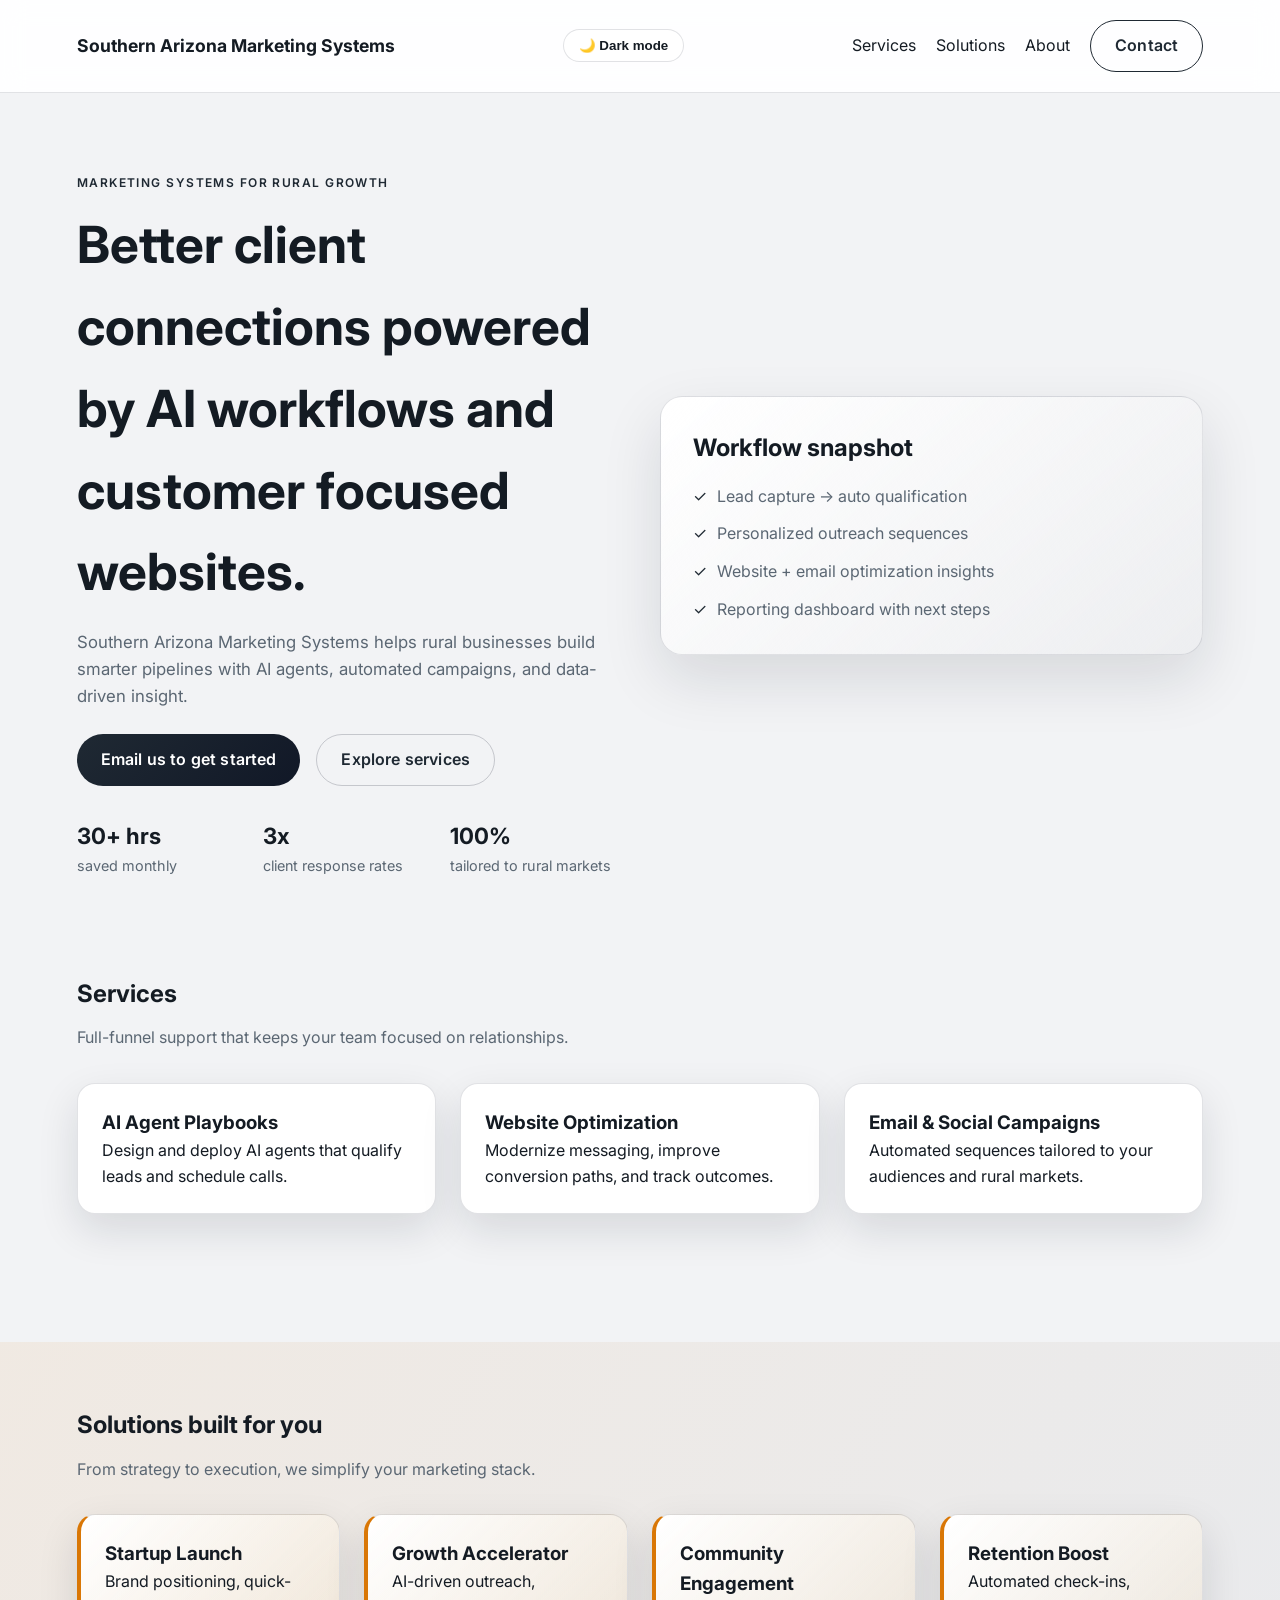
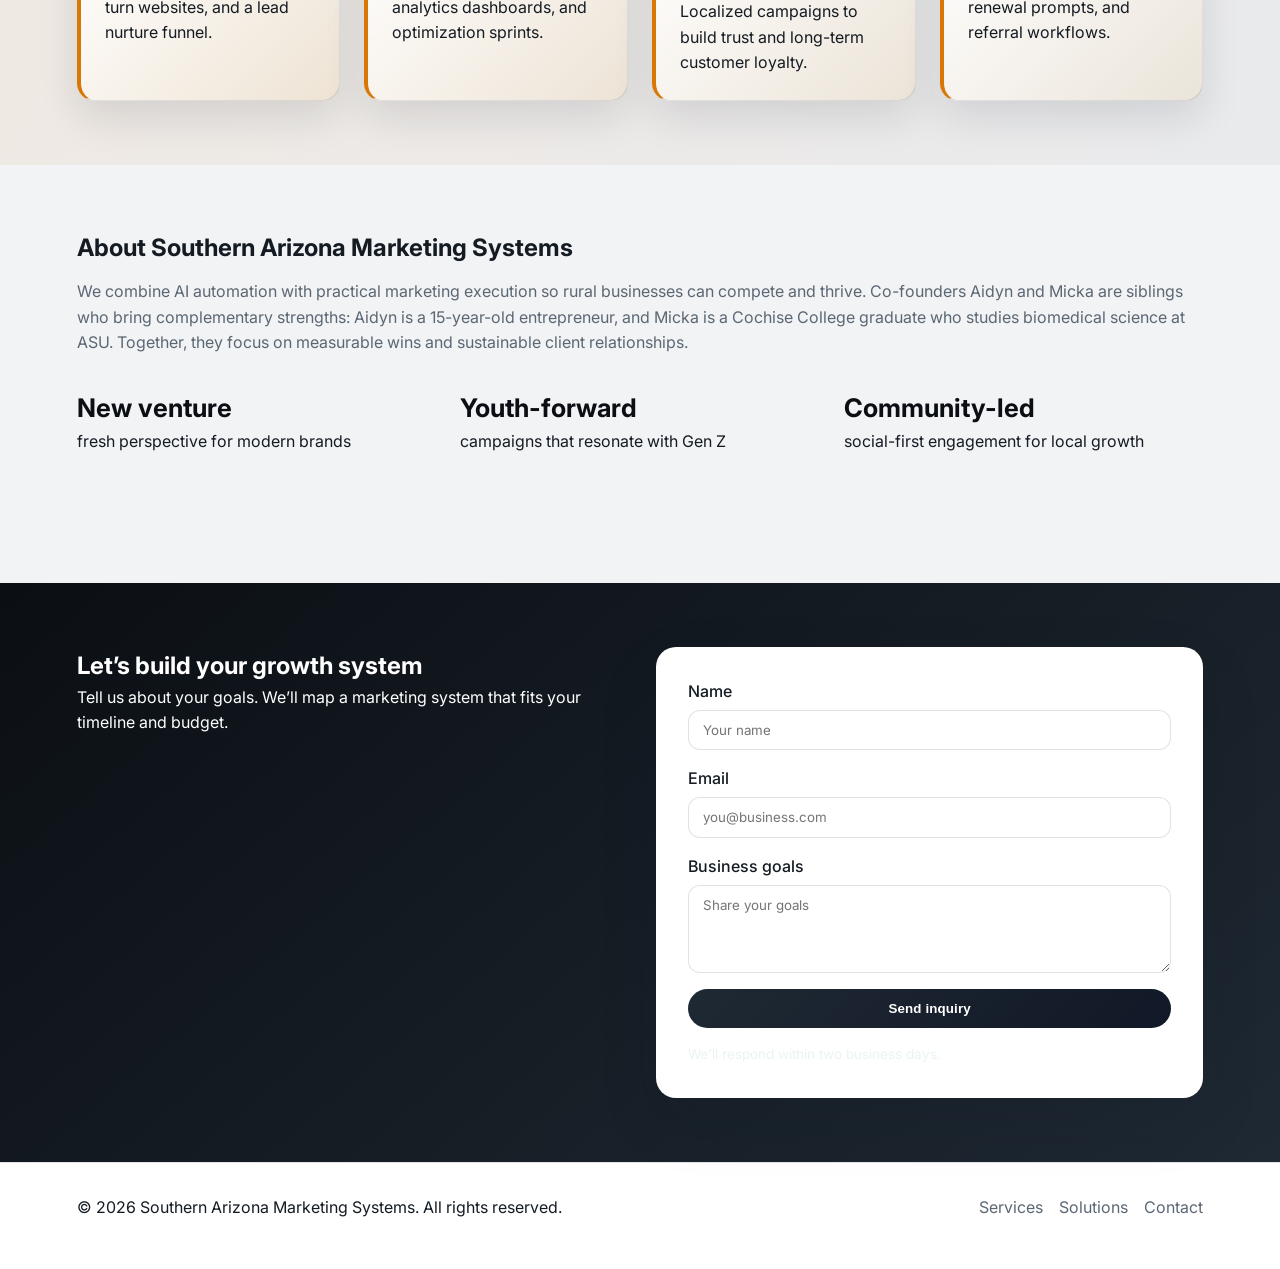
==== index.html @ 6e37e607 "Website Draft" ====
<!doctype html>
<html lang="en">
  <head>
    <meta charset="UTF-8" />
    <meta name="viewport" content="width=device-width, initial-scale=1" />
    <title>Southern Arizona Marketing Systems</title>
    <meta
      name="description"
      content="Southern Arizona Marketing Systems helps rural businesses connect with clients using AI agents and workflow tools."
    />
    <link rel="preconnect" href="https://fonts.googleapis.com" />
    <link rel="preconnect" href="https://fonts.gstatic.com" crossorigin />
    <link
      href="https://fonts.googleapis.com/css2?family=Inter:wght@400;500;600;700&display=swap"
      rel="stylesheet"
    />
    <link rel="stylesheet" href="styles.css" />
    <script defer src="script.js"></script>
  </head>
  <body>
    <header class="site-header">
      <nav class="nav">
        <a class="brand" href="#top">Southern Arizona Marketing Systems</a>
        <button class="nav-toggle" aria-expanded="false" aria-controls="nav-menu">
          <span class="sr-only">Toggle navigation</span>
          <span class="nav-toggle__bar"></span>
          <span class="nav-toggle__bar"></span>
          <span class="nav-toggle__bar"></span>
        </button>
        <button class="theme-toggle" type="button" aria-pressed="false">
          🌙 Dark mode
        </button>
        <div class="nav-menu" id="nav-menu">
          <a href="#services">Services</a>
          <a href="#solutions">Solutions</a>
          <a href="#about">About</a>
          <a class="button button--outline" href="#contact">Contact</a>
        </div>
      </nav>
    </header>

    <main id="top">
      <section class="hero">
        <div class="hero__content">
          <p class="eyebrow">Marketing systems for rural growth</p>
          <h1>Better client connections powered by AI workflows and customer focused websites.</h1>
          <p class="lead">
            Southern Arizona Marketing Systems helps rural businesses build
            smarter pipelines with AI agents, automated campaigns, and data-driven
            insight.
          </p>
          <div class="hero__actions">
            <a class="button" href="#contact">Email us to get started</a>
            <a class="button button--ghost" href="#services">Explore services</a>
          </div>
          <div class="hero__stats">
            <div>
              <strong>30+ hrs</strong>
              <span>saved monthly</span>
            </div>
            <div>
              <strong>3x</strong>
              <span>client response rates</span>
            </div>
            <div>
              <strong>100%</strong>
              <span>tailored to rural markets</span>
            </div>
          </div>
        </div>
        <div class="hero__card">
          <h2>Workflow snapshot</h2>
          <ul>
            <li>Lead capture → auto qualification</li>
            <li>Personalized outreach sequences</li>
            <li>Website + email optimization insights</li>
            <li>Reporting dashboard with next steps</li>
          </ul>
        </div>
      </section>

      <section class="section" id="services">
        <div class="section__header">
          <h2>Services</h2>
          <p>Full-funnel support that keeps your team focused on relationships.</p>
        </div>
        <div class="grid">
          <article class="card">
            <h3>AI Agent Playbooks</h3>
            <p>Design and deploy AI agents that qualify leads and schedule calls.</p>
          </article>
          <article class="card">
            <h3>Website Optimization</h3>
            <p>Modernize messaging, improve conversion paths, and track outcomes.</p>
          </article>
          <article class="card">
            <h3>Email & Social Campaigns</h3>
            <p>Automated sequences tailored to your audiences and rural markets.</p>
          </article>
        </div>
      </section>

      <section class="section section--alt" id="solutions">
        <div class="section__header">
          <h2>Solutions built for you</h2>
          <p>From strategy to execution, we simplify your marketing stack.</p>
        </div>
        <div class="grid grid--two">
          <article class="callout">
            <h3>Startup Launch</h3>
            <p>Brand positioning, quick-turn websites, and a lead nurture funnel.</p>
          </article>
          <article class="callout">
            <h3>Growth Accelerator</h3>
            <p>AI-driven outreach, analytics dashboards, and optimization sprints.</p>
          </article>
          <article class="callout">
            <h3>Community Engagement</h3>
            <p>Localized campaigns to build trust and long-term customer loyalty.</p>
          </article>
          <article class="callout">
            <h3>Retention Boost</h3>
            <p>Automated check-ins, renewal prompts, and referral workflows.</p>
          </article>
        </div>
      </section>

      <section class="section" id="about">
        <div class="section__header">
          <h2>About Southern Arizona Marketing Systems</h2>
          <p>
            We combine AI automation with practical marketing execution so rural
            businesses can compete and thrive. Co-founders Aidyn and Micka are
            siblings who bring complementary strengths: Aidyn is a 15-year-old
            entrepreneur, and Micka is a Cochise College graduate who studies
            biomedical science at ASU. Together, they focus on measurable wins and
            sustainable client relationships.
          </p>
        </div>
        <div class="metrics">
          <div>
            <h3>New venture</h3>
            <p>fresh perspective for modern brands</p>
          </div>
          <div>
            <h3>Youth-forward</h3>
            <p>campaigns that resonate with Gen Z</p>
          </div>
          <div>
            <h3>Community-led</h3>
            <p>social-first engagement for local growth</p>
          </div>
        </div>
      </section>

      <section class="section section--accent" id="contact">
        <div class="contact">
          <div>
            <h2>Let’s build your growth system</h2>
            <p>
              Tell us about your goals. We’ll map a marketing system that fits your
              timeline and budget.
            </p>
          </div>
          <form class="contact__form" action="mailto:silva.marketing.freelanceandmore@gmail.com" method="post" enctype="text/plain">
            <label>
              Name
              <input type="text" name="name" placeholder="Your name" required />
            </label>
            <label>
              Email
              <input type="email" name="email" placeholder="you@business.com" required />
            </label>
            <label>
              Business goals
              <textarea name="message" rows="4" placeholder="Share your goals"></textarea>
            </label>
            <button class="button" type="submit">Send inquiry</button>
            <p class="form-note">We’ll respond within two business days.</p>
          </form>
        </div>
      </section>
    </main>

    <footer class="site-footer">
      <p>© 2026 Southern Arizona Marketing Systems. All rights reserved.</p>
      <div class="footer-links">
        <a href="#services">Services</a>
        <a href="#solutions">Solutions</a>
        <a href="#contact">Contact</a>
      </div>
    </footer>
  </body>
</html>
---- styles.css ----
:root {
  color-scheme: light;
  --bg: #f2f3f5;
  --surface: #ffffff;
  --primary: #1f2933;
  --primary-dark: #0b0f14;
  --accent: #d97706;
  --text: #141b23;
  --muted: #5b6773;
  --border: rgba(15, 23, 42, 0.12);
  --shadow: 0 24px 60px rgba(15, 23, 42, 0.12);
}

body[data-theme="dark"] {
  color-scheme: dark;
  --bg: #0b0f14;
  --surface: #111821;
  --primary: #f8fafc;
  --primary-dark: #e2e8f0;
  --accent: #f59e0b;
  --text: #f8fafc;
  --muted: #a0aec0;
  --border: rgba(148, 163, 184, 0.2);
  --shadow: 0 28px 70px rgba(0, 0, 0, 0.5);
}

* {
  box-sizing: border-box;
  margin: 0;
  padding: 0;
}

body {
  font-family: "Inter", system-ui, sans-serif;
  color: var(--text);
  background: var(--bg);
  line-height: 1.6;
}

a {
  color: inherit;
  text-decoration: none;
}

img {
  max-width: 100%;
  display: block;
}

.sr-only {
  position: absolute;
  width: 1px;
  height: 1px;
  padding: 0;
  margin: -1px;
  overflow: hidden;
  clip: rect(0, 0, 0, 0);
  border: 0;
}

.site-header {
  background: color-mix(in srgb, var(--surface) 92%, transparent);
  border-bottom: 1px solid var(--border);
  position: sticky;
  top: 0;
  z-index: 10;
  backdrop-filter: blur(12px);
}

.nav {
  display: flex;
  align-items: center;
  justify-content: space-between;
  padding: 1.25rem 6vw;
  gap: 1rem;
}

.brand {
  font-weight: 700;
  font-size: 1.1rem;
}

.nav-menu {
  display: flex;
  align-items: center;
  gap: 1.25rem;
}

.theme-toggle {
  border: 1px solid var(--border);
  background: var(--surface);
  color: var(--text);
  padding: 0.5rem 0.9rem;
  border-radius: 999px;
  font-weight: 600;
  cursor: pointer;
}

.theme-toggle:hover {
  box-shadow: 0 8px 18px rgba(18, 41, 33, 0.15);
}

.nav-toggle {
  display: none;
  background: none;
  border: none;
  cursor: pointer;
  padding: 0.25rem;
}

.nav-toggle__bar {
  display: block;
  width: 24px;
  height: 2px;
  background: var(--text);
  margin: 5px 0;
}

main {
  display: flex;
  flex-direction: column;
  gap: 4rem;
}

.hero {
  display: grid;
  grid-template-columns: repeat(auto-fit, minmax(280px, 1fr));
  gap: 2.5rem;
  padding: 5rem 6vw 2rem;
  align-items: center;
}

.hero__content h1 {
  font-size: clamp(2.3rem, 4vw, 3.5rem);
  margin-bottom: 1rem;
}

.eyebrow {
  text-transform: uppercase;
  letter-spacing: 0.12em;
  font-size: 0.75rem;
  font-weight: 600;
  color: var(--primary);
  margin-bottom: 0.75rem;
}

.lead {
  font-size: 1.05rem;
  color: var(--muted);
  margin-bottom: 1.5rem;
}

.hero__actions {
  display: flex;
  flex-wrap: wrap;
  gap: 1rem;
  margin-bottom: 2rem;
}

.hero__stats {
  display: grid;
  grid-template-columns: repeat(auto-fit, minmax(150px, 1fr));
  gap: 1rem;
}

.hero__stats strong {
  display: block;
  font-size: 1.4rem;
}

.hero__stats span {
  color: var(--muted);
  font-size: 0.9rem;
}

.hero__card {
  background: linear-gradient(140deg, var(--surface), rgba(17, 24, 39, 0.02));
  padding: 2rem;
  border-radius: 22px;
  box-shadow: var(--shadow);
  border: 1px solid var(--border);
}

.hero__card ul {
  list-style: none;
  margin-top: 1rem;
  display: grid;
  gap: 0.75rem;
}

.hero__card li {
  padding-left: 1.5rem;
  position: relative;
  color: var(--muted);
}

.hero__card li::before {
  content: "✓";
  position: absolute;
  left: 0;
  color: var(--primary);
}

.section {
  padding: 0 6vw 4rem;
}

.section__header {
  display: grid;
  gap: 0.75rem;
  margin-bottom: 2rem;
}

.section__header p {
  color: var(--muted);
}

.section--alt {
  background: linear-gradient(120deg, rgba(217, 119, 6, 0.08), rgba(15, 23, 42, 0.04));
  padding-top: 4rem;
}

.section--accent {
  background: linear-gradient(140deg, var(--primary-dark), #1f2933);
  color: #ffffff;
  padding-top: 4rem;
}

.grid {
  display: grid;
  grid-template-columns: repeat(auto-fit, minmax(220px, 1fr));
  gap: 1.5rem;
}

.grid--two {
  grid-template-columns: repeat(auto-fit, minmax(260px, 1fr));
}

.card,
.callout {
  background: var(--surface);
  padding: 1.5rem;
  border-radius: 18px;
  border: 1px solid var(--border);
  box-shadow: 0 16px 40px rgba(15, 23, 42, 0.12);
}

.callout {
  border-left: 4px solid var(--accent);
  background: linear-gradient(135deg, var(--surface), rgba(245, 158, 11, 0.08));
}

.section--accent .card,
.section--accent .callout {
  color: var(--text);
}

.metrics {
  display: grid;
  grid-template-columns: repeat(auto-fit, minmax(180px, 1fr));
  gap: 1.5rem;
}

.metrics h3 {
  font-size: 1.6rem;
  color: var(--primary-dark);
}

.section--accent .metrics h3 {
  color: #ffffff;
}

.button {
  display: inline-flex;
  align-items: center;
  justify-content: center;
  padding: 0.75rem 1.5rem;
  border-radius: 999px;
  background: linear-gradient(135deg, var(--primary), #111827);
  color: #ffffff;
  font-weight: 600;
  border: none;
  cursor: pointer;
  letter-spacing: 0.01em;
  transition: transform 0.2s ease, box-shadow 0.2s ease;
}

.button:hover {
  transform: translateY(-2px);
  box-shadow: 0 8px 20px rgba(18, 41, 33, 0.2);
}

.button--outline {
  background: transparent;
  border: 1px solid var(--primary);
  color: var(--primary);
}

.button--ghost {
  background: transparent;
  border: 1px solid rgba(15, 23, 42, 0.2);
  color: var(--primary);
}

.contact {
  display: grid;
  gap: 2rem;
  grid-template-columns: repeat(auto-fit, minmax(260px, 1fr));
}

.contact__form {
  background: #ffffff;
  color: var(--text);
  padding: 2rem;
  border-radius: 20px;
  display: grid;
  gap: 1rem;
  box-shadow: var(--shadow);
}

.contact__form label {
  display: grid;
  gap: 0.35rem;
  font-weight: 500;
}

.contact__form input,
.contact__form textarea {
  padding: 0.7rem 0.9rem;
  border-radius: 12px;
  border: 1px solid var(--border);
  font-family: inherit;
}

.form-note {
  font-size: 0.85rem;
  color: var(--muted);
}

.section--accent .form-note {
  color: #eaf5ef;
}

.site-footer {
  display: flex;
  flex-wrap: wrap;
  align-items: center;
  justify-content: space-between;
  gap: 1rem;
  padding: 2rem 6vw 3rem;
  background: var(--surface);
  border-top: 1px solid var(--border);
}

.footer-links {
  display: flex;
  gap: 1rem;
  color: var(--muted);
}

@media (max-width: 900px) {
  .nav {
    flex-wrap: wrap;
  }

  .nav-toggle {
    display: block;
  }

  .nav-menu {
    display: none;
    width: 100%;
    flex-direction: column;
    align-items: flex-start;
    gap: 1rem;
    padding: 1rem 0 0;
  }

  .nav-menu.is-open {
    display: flex;
  }
}

@media (max-width: 600px) {
  .hero {
    padding-top: 3.5rem;
  }

  .button {
    width: 100%;
  }

  .site-footer {
    flex-direction: column;
    align-items: flex-start;
  }
}
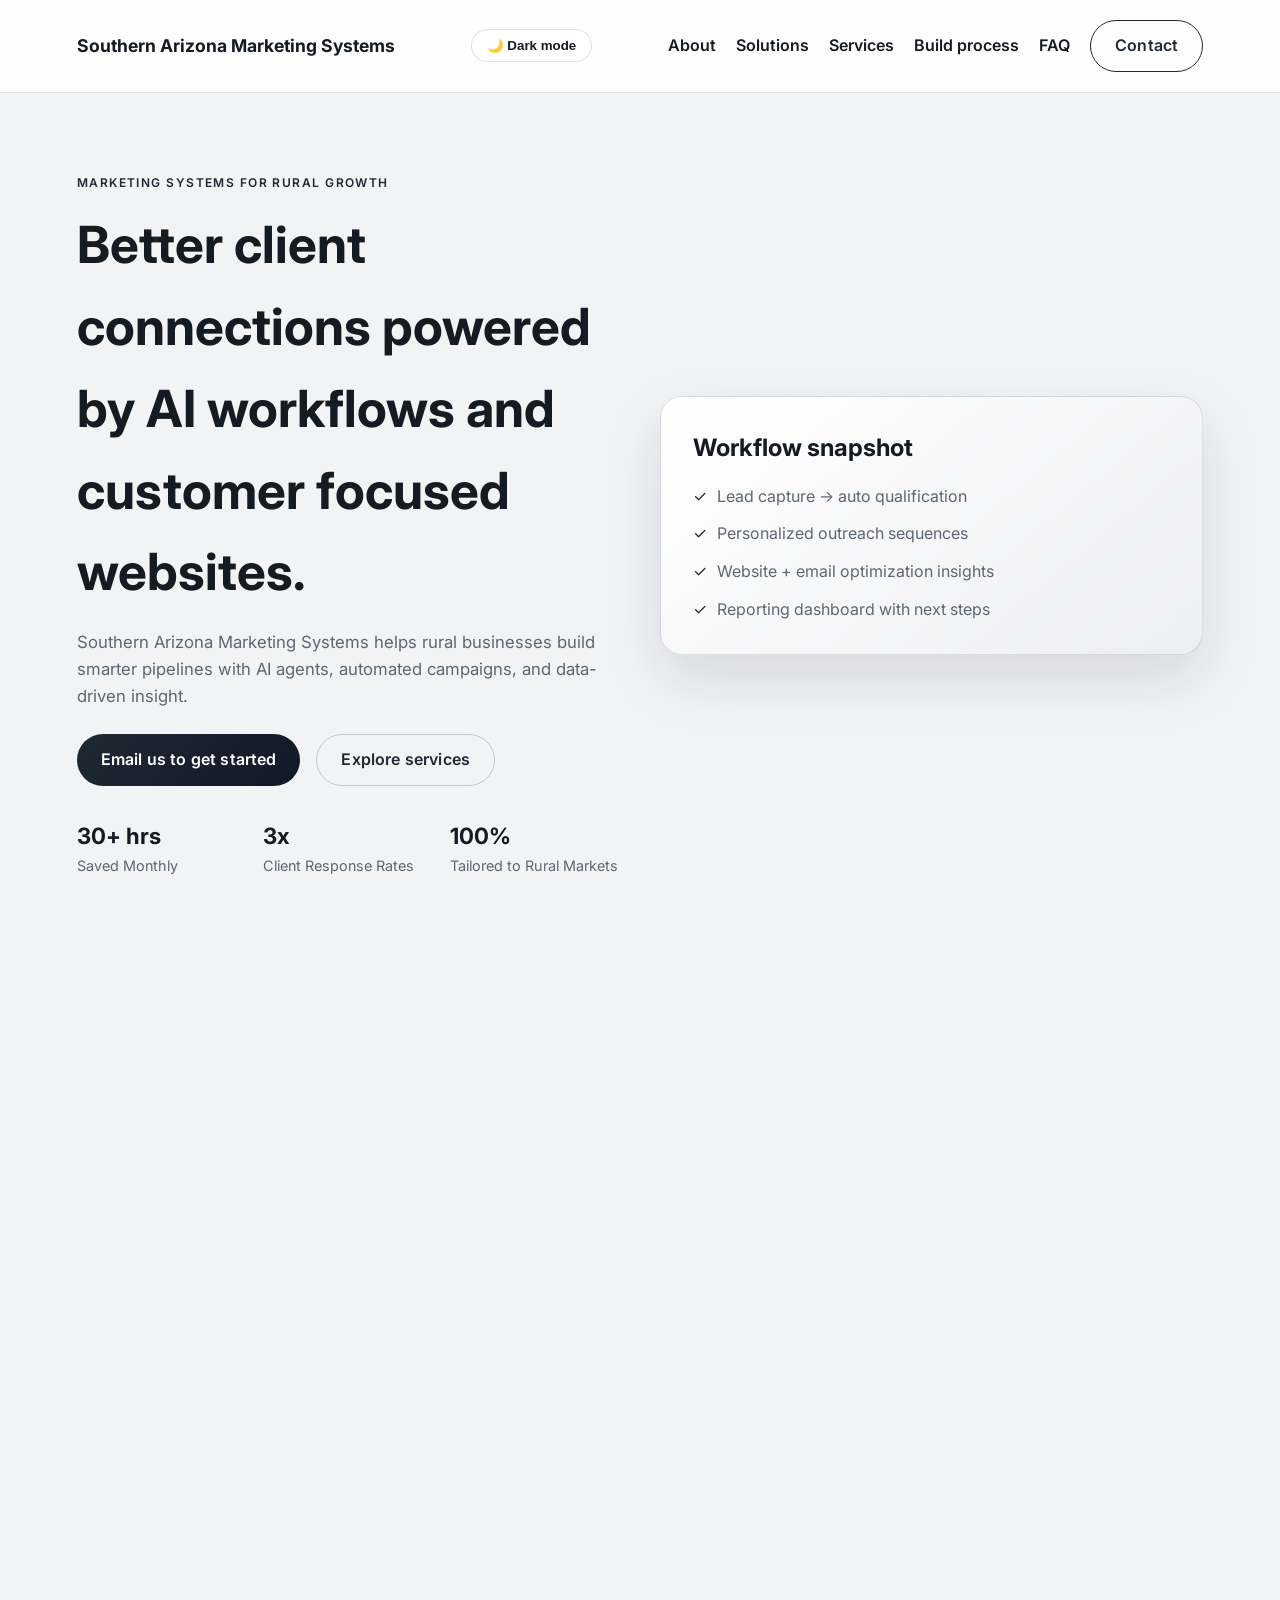
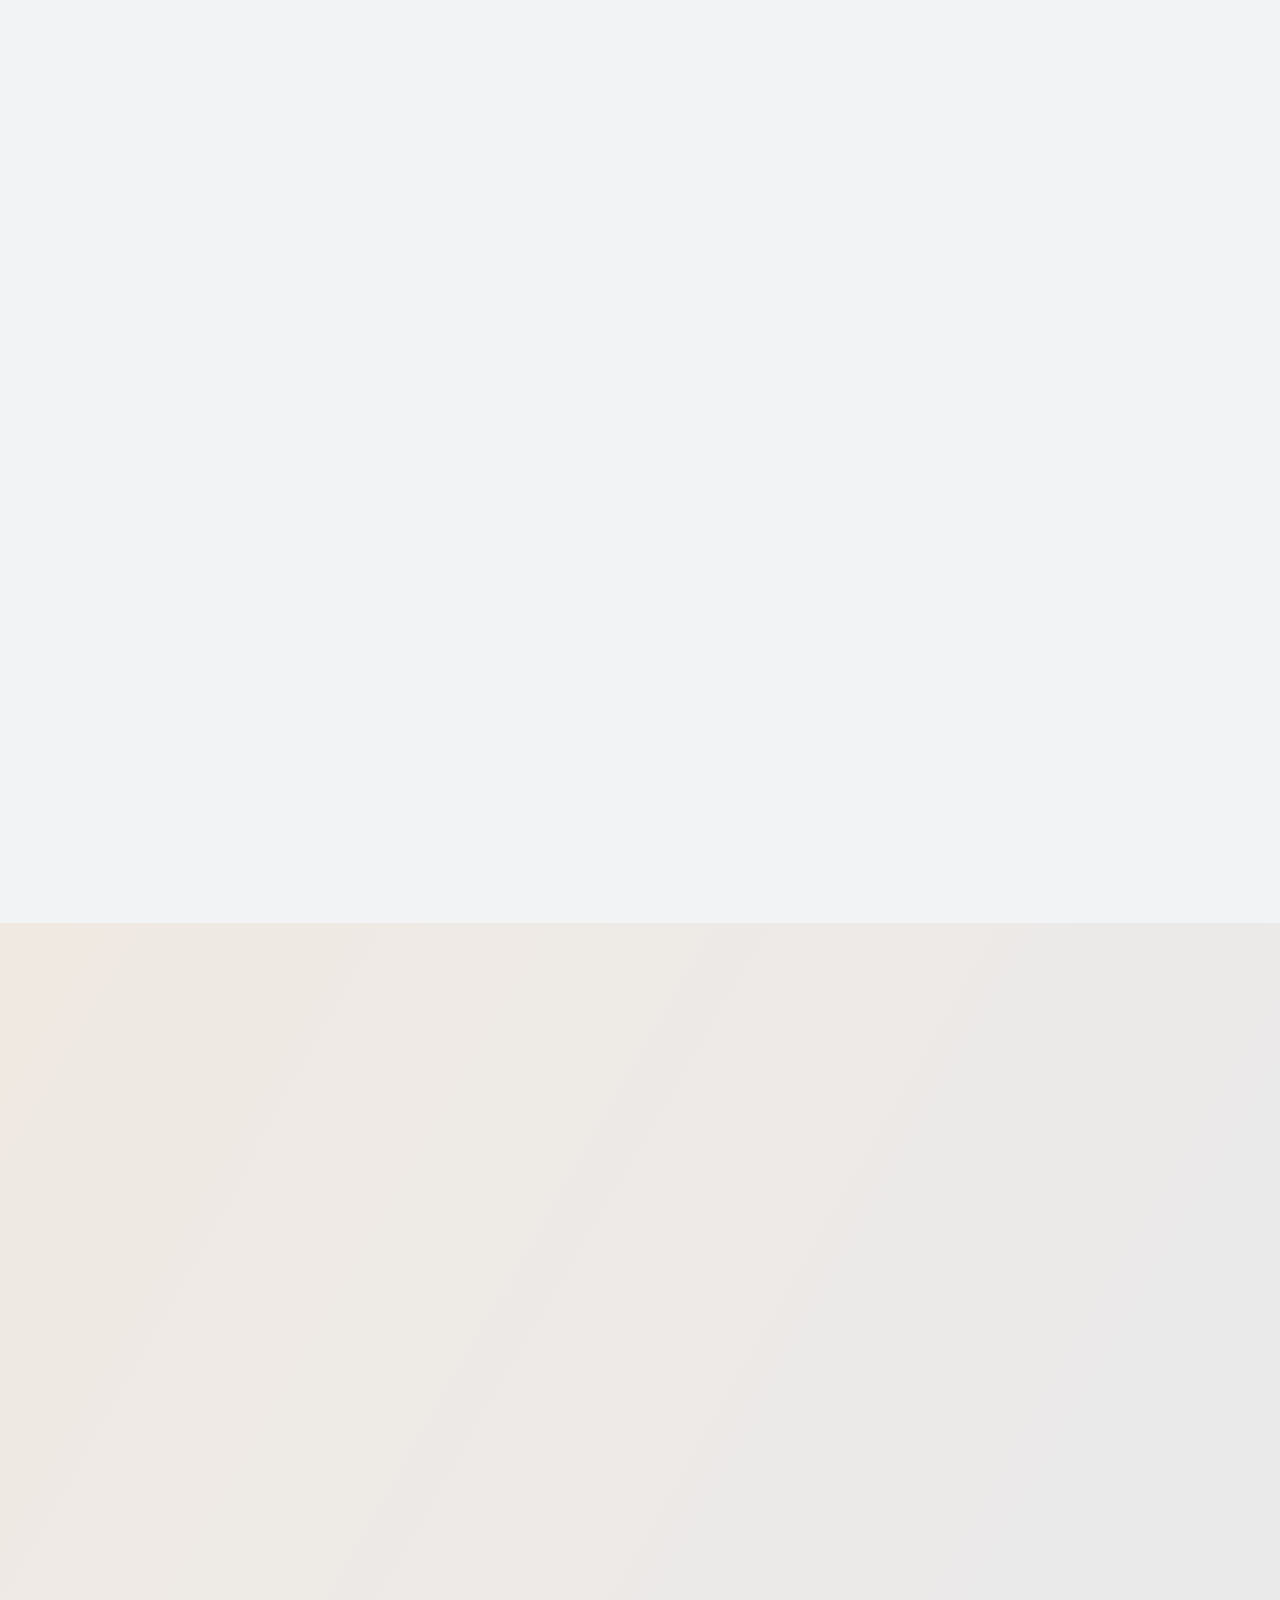
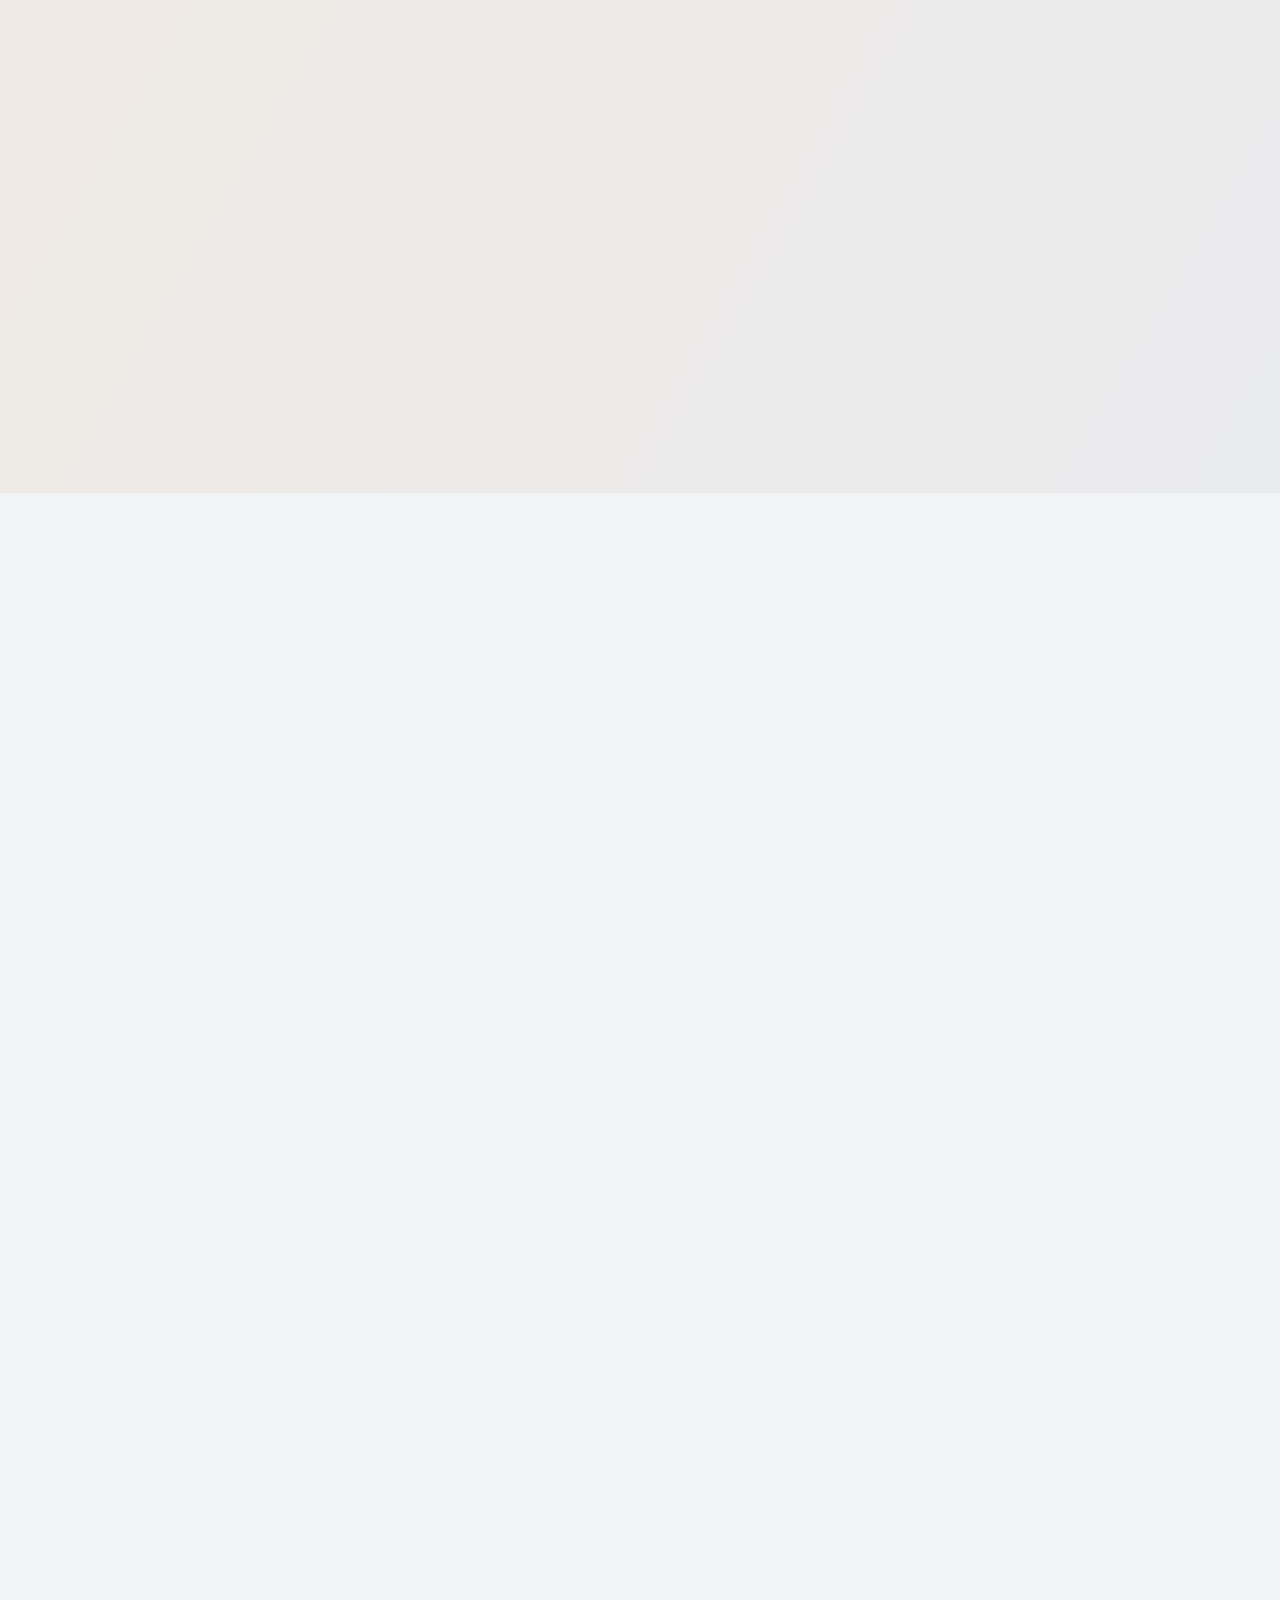
==== commit 94bfdf40: "Build: Update website files for new feature launch" ====
--- a/index.html
+++ b/index.html
@@ -8,6 +8,8 @@
       name="description"
       content="Southern Arizona Marketing Systems helps rural businesses connect with clients using AI agents and workflow tools."
     />
+    <meta name="theme-color" content="#1f2933" media="(prefers-color-scheme: light)" />
+    <meta name="theme-color" content="#0b0f14" media="(prefers-color-scheme: dark)" />
     <link rel="preconnect" href="https://fonts.googleapis.com" />
     <link rel="preconnect" href="https://fonts.gstatic.com" crossorigin />
     <link
@@ -18,32 +20,37 @@
     <script defer src="script.js"></script>
   </head>
   <body>
-    <header class="site-header">
-      <nav class="nav">
+    <a class="skip-link" href="#main-content">Skip to main content</a>
+    <!-- Header / Navigation -->
+    <header class="site-header" id="top">
+      <nav class="nav" aria-label="Primary">
         <a class="brand" href="#top">Southern Arizona Marketing Systems</a>
-        <button class="nav-toggle" aria-expanded="false" aria-controls="nav-menu">
+        <button class="nav-toggle" type="button" aria-expanded="false" aria-controls="nav-menu">
           <span class="sr-only">Toggle navigation</span>
           <span class="nav-toggle__bar"></span>
           <span class="nav-toggle__bar"></span>
           <span class="nav-toggle__bar"></span>
         </button>
-        <button class="theme-toggle" type="button" aria-pressed="false">
+        <button class="theme-toggle" type="button" aria-pressed="false" aria-label="Toggle dark mode">
           🌙 Dark mode
         </button>
-        <div class="nav-menu" id="nav-menu">
-          <a href="#services">Services</a>
-          <a href="#solutions">Solutions</a>
-          <a href="#about">About</a>
-          <a class="button button--outline" href="#contact">Contact</a>
-        </div>
+        <ul class="nav-menu" id="nav-menu" aria-label="Primary navigation">
+          <li><a href="#about">About</a></li>
+          <li><a href="#solutions">Solutions</a></li>
+          <li><a href="#services">Services</a></li>
+          <li><a href="#build">Build process</a></li>
+          <li><a href="#faq">FAQ</a></li>
+          <li><a class="button button--outline" href="#contact">Contact</a></li>
+        </ul>
       </nav>
     </header>
 
-    <main id="top">
-      <section class="hero">
-        <div class="hero__content">
+    <main id="main-content">
+      <!-- Hero -->
+      <section class="hero" aria-labelledby="hero-title">
+        <header class="hero__content">
           <p class="eyebrow">Marketing systems for rural growth</p>
-          <h1>Better client connections powered by AI workflows and customer focused websites.</h1>
+          <h1 id="hero-title">Better client connections powered by AI workflows and customer focused websites.</h1>
           <p class="lead">
             Southern Arizona Marketing Systems helps rural businesses build
             smarter pipelines with AI agents, automated campaigns, and data-driven
@@ -53,22 +60,22 @@
             <a class="button" href="#contact">Email us to get started</a>
             <a class="button button--ghost" href="#services">Explore services</a>
           </div>
-          <div class="hero__stats">
-            <div>
+          <ul class="hero__stats">
+            <li>
               <strong>30+ hrs</strong>
-              <span>saved monthly</span>
-            </div>
-            <div>
+              <span>Saved Monthly</span>
+            </li>
+            <li>
               <strong>3x</strong>
-              <span>client response rates</span>
-            </div>
-            <div>
+              <span>Client Response Rates</span>
+            </li>
+            <li>
               <strong>100%</strong>
-              <span>tailored to rural markets</span>
-            </div>
-          </div>
-        </div>
-        <div class="hero__card">
+              <span>Tailored to Rural Markets</span>
+            </li>
+          </ul>
+        </header>
+        <aside class="hero__card">
           <h2>Workflow snapshot</h2>
           <ul>
             <li>Lead capture → auto qualification</li>
@@ -76,58 +83,13 @@
             <li>Website + email optimization insights</li>
             <li>Reporting dashboard with next steps</li>
           </ul>
-        </div>
-      </section>
-
-      <section class="section" id="services">
-        <div class="section__header">
-          <h2>Services</h2>
-          <p>Full-funnel support that keeps your team focused on relationships.</p>
-        </div>
-        <div class="grid">
-          <article class="card">
-            <h3>AI Agent Playbooks</h3>
-            <p>Design and deploy AI agents that qualify leads and schedule calls.</p>
-          </article>
-          <article class="card">
-            <h3>Website Optimization</h3>
-            <p>Modernize messaging, improve conversion paths, and track outcomes.</p>
-          </article>
-          <article class="card">
-            <h3>Email & Social Campaigns</h3>
-            <p>Automated sequences tailored to your audiences and rural markets.</p>
-          </article>
-        </div>
-      </section>
-
-      <section class="section section--alt" id="solutions">
-        <div class="section__header">
-          <h2>Solutions built for you</h2>
-          <p>From strategy to execution, we simplify your marketing stack.</p>
-        </div>
-        <div class="grid grid--two">
-          <article class="callout">
-            <h3>Startup Launch</h3>
-            <p>Brand positioning, quick-turn websites, and a lead nurture funnel.</p>
-          </article>
-          <article class="callout">
-            <h3>Growth Accelerator</h3>
-            <p>AI-driven outreach, analytics dashboards, and optimization sprints.</p>
-          </article>
-          <article class="callout">
-            <h3>Community Engagement</h3>
-            <p>Localized campaigns to build trust and long-term customer loyalty.</p>
-          </article>
-          <article class="callout">
-            <h3>Retention Boost</h3>
-            <p>Automated check-ins, renewal prompts, and referral workflows.</p>
-          </article>
-        </div>
-      </section>
-
-      <section class="section" id="about">
-        <div class="section__header">
-          <h2>About Southern Arizona Marketing Systems</h2>
+        </aside>
+      </section>
+
+      <!-- About -->
+      <section class="section" id="about" aria-labelledby="about-title">
+        <header class="section__header">
+          <h2 id="about-title">About Southern Arizona Marketing Systems</h2>
           <p>
             We combine AI automation with practical marketing execution so rural
             businesses can compete and thrive. Co-founders Aidyn and Micka are
@@ -136,59 +98,270 @@
             biomedical science at ASU. Together, they focus on measurable wins and
             sustainable client relationships.
           </p>
-        </div>
-        <div class="metrics">
-          <div>
+        </header>
+        <ul class="metrics">
+          <li>
             <h3>New venture</h3>
-            <p>fresh perspective for modern brands</p>
+            <p>Fresh Perspective for Modern Brands</p>
+          </li>
+          <li>
+            <h3>Youth-forward</h3>
+            <p>Campaigns that Resonate with Gen Z</p>
+          </li>
+          <li>
+            <h3>Community-led</h3>
+            <p>Social-first Engagement for Local Growth</p>
+          </li>
+        </ul>
+      </section>
+
+      <!-- Solutions -->
+      <section class="section section--alt" id="solutions" aria-labelledby="solutions-title">
+        <header class="section__header">
+          <h2 id="solutions-title">Solutions built for you</h2>
+          <p>From strategy to execution, we simplify your marketing stack.</p>
+        </header>
+        <div class="grid grid--two">
+          <article class="callout">
+            <h3>Startup Launch</h3>
+            <p>Brand positioning, quick-turn websites, and a lead nurture funnel.</p>
+          </article>
+          <article class="callout">
+            <h3>Growth Accelerator</h3>
+            <p>AI-driven outreach, analytics dashboards, and optimization sprints.</p>
+          </article>
+          <article class="callout">
+            <h3>Community Engagement</h3>
+            <p>Localized campaigns to build trust and long-term customer loyalty.</p>
+          </article>
+          <article class="callout">
+            <h3>Retention Boost</h3>
+            <p>Automated check-ins, renewal prompts, and referral workflows.</p>
+          </article>
+        </div>
+      </section>
+
+      <!-- Services -->
+      <section class="section" id="services" aria-labelledby="services-title">
+        <header class="section__header">
+          <h2 id="services-title">Services</h2>
+          <p>Full-funnel support that keeps your team focused on relationships.</p>
+        </header>
+        <div class="grid">
+          <article class="card">
+            <h3>AI Agent Playbooks</h3>
+            <p>Design and deploy AI agents that qualify leads and schedule calls.</p>
+          </article>
+          <article class="card">
+            <h3>Website Optimization</h3>
+            <p>Modernize messaging, improve conversion paths, and track outcomes.</p>
+          </article>
+          <article class="card">
+            <h3>Email & Social Campaigns</h3>
+            <p>Automated sequences tailored to your audiences and rural markets.</p>
+          </article>
+        </div>
+        <div class="plans">
+          <header class="section__header section__header--compact">
+            <h3>Plans</h3>
+            <p>Flexible tiers that scale with your growth goals.</p>
+          </header>
+          <div class="plans__grid">
+            <article class="plan">
+              <header class="plan__header">
+                <h4>Basic</h4>
+                <p class="plan__price">
+                  <span>Website fee: $100</span>
+                  <span>Monthly fee: $50</span>
+                </p>
+              </header>
+              <ul class="plan__list">
+                <li>Monthly security updates</li>
+                <li>Domain hosting</li>
+                <li>Emergency fixes</li>
+                <li>1 hour of support per month</li>
+              </ul>
+            </article>
+            <article class="plan plan--featured">
+              <header class="plan__header">
+                <p class="plan__badge">Most popular</p>
+                <h4>Growth</h4>
+                <p class="plan__price">
+                  <span>Website fee: $125</span>
+                  <span>Monthly fee: $75</span>
+                </p>
+              </header>
+              <ul class="plan__list">
+                <li>Everything in Basic</li>
+                <li>Content updates</li>
+                <li>Basic SEO maintenance</li>
+                <li>Monthly analytics reports</li>
+                <li>3 hours of support per month</li>
+              </ul>
+            </article>
+            <article class="plan">
+              <header class="plan__header">
+                <h4>Full</h4>
+                <p class="plan__price">
+                  <span>Website fee: $150</span>
+                  <span>Monthly fee: $100</span>
+                </p>
+              </header>
+              <ul class="plan__list">
+                <li>Everything in Growth</li>
+                <li>Monthly social media analytics reports</li>
+                <li>Email marketing campaigns</li>
+                <li>Bi-weekly updates</li>
+                <li>Addition of AI assistant</li>
+                <li>6 hours of support monthly</li>
+              </ul>
+            </article>
           </div>
-          <div>
-            <h3>Youth-forward</h3>
-            <p>campaigns that resonate with Gen Z</p>
-          </div>
-          <div>
-            <h3>Community-led</h3>
-            <p>social-first engagement for local growth</p>
-          </div>
-        </div>
-      </section>
-
-      <section class="section section--accent" id="contact">
+        </div>
+      </section>
+
+      <!-- Process -->
+      <section class="section" id="process" aria-labelledby="process-title">
+        <header class="section__header">
+          <h2 id="process-title">Our process</h2>
+          <p>A simple, repeatable system to move from goals to measurable growth.</p>
+        </header>
+        <ol class="process">
+          <li>
+            <h3>Discover</h3>
+            <p>Clarify goals, audiences, and current bottlenecks.</p>
+          </li>
+          <li>
+            <h3>Design</h3>
+            <p>Build a tailored plan with AI workflows and messaging.</p>
+          </li>
+          <li>
+            <h3>Deploy</h3>
+            <p>Launch campaigns, websites, and automation.</p>
+          </li>
+          <li>
+            <h3>Optimize</h3>
+            <p>Measure results, refine, and scale what works.</p>
+          </li>
+        </ol>
+      </section>
+
+      <!-- Build Process -->
+      <section class="section section--alt" id="build" aria-labelledby="build-title">
+        <header class="section__header">
+          <h2 id="build-title">How we build your marketing system</h2>
+          <p>A transparent, step-by-step build so you always know what comes next.</p>
+        </header>
+        <div class="timeline" role="list">
+          <article class="timeline__item" role="listitem">
+            <h3>1. Strategy workshop</h3>
+            <p>We align on goals, ideal clients, and the channels that matter most.</p>
+            <ul>
+              <li>Stakeholder interview</li>
+              <li>Competitive snapshot</li>
+              <li>Success metrics</li>
+            </ul>
+          </article>
+          <article class="timeline__item" role="listitem">
+            <h3>2. Experience design</h3>
+            <p>We map the customer journey and draft messaging that earns trust.</p>
+            <ul>
+              <li>Messaging pillars</li>
+              <li>Website wireframe</li>
+              <li>Lead capture plan</li>
+            </ul>
+          </article>
+          <article class="timeline__item" role="listitem">
+            <h3>3. Build & automation</h3>
+            <p>We implement the website, AI workflows, and integrations.</p>
+            <ul>
+              <li>Site build + SEO basics</li>
+              <li>Automation setup</li>
+              <li>Analytics dashboard</li>
+            </ul>
+          </article>
+          <article class="timeline__item" role="listitem">
+            <h3>4. Launch & optimize</h3>
+            <p>We go live, review results, and keep improving.</p>
+            <ul>
+              <li>Launch checklist</li>
+              <li>30-day review</li>
+              <li>Ongoing iteration</li>
+            </ul>
+          </article>
+        </div>
+      </section>
+
+      <!-- FAQ -->
+      <section class="section section--alt" id="faq" aria-labelledby="faq-title">
+        <header class="section__header">
+          <h2 id="faq-title">FAQ</h2>
+          <p>Quick answers to common questions.</p>
+        </header>
+        <div class="faq">
+          <details>
+            <summary>How quickly can we get started?</summary>
+            <p>Most projects start within 1–2 weeks after discovery and scope approval.</p>
+          </details>
+          <details>
+            <summary>Do you work with very small businesses?</summary>
+            <p>Yes. We focus on rural and local teams looking for practical, measurable wins.</p>
+          </details>
+          <details>
+            <summary>What tools do you use for automation?</summary>
+            <p>We select tools based on your needs and budget, prioritizing simplicity and ROI.</p>
+          </details>
+          <details>
+            <summary>Can you improve an existing website?</summary>
+            <p>Absolutely. We modernize messaging, UX, and conversion paths.</p>
+          </details>
+          <details>
+            <summary>What does the build process look like?</summary>
+            <p>We run a four-step build: strategy, experience design, build + automation, then launch with optimization.</p>
+          </details>
+          <details>
+            <summary>How do we measure success?</summary>
+            <p>We define key outcomes up front, then review metrics in monthly reports to refine the plan.</p>
+          </details>
+        </div>
+      </section>
+
+      <!-- Contact -->
+      <section class="section section--accent" id="contact" aria-labelledby="contact-title">
         <div class="contact">
-          <div>
-            <h2>Let’s build your growth system</h2>
+          <article>
+            <h2 id="contact-title">Let’s build your growth system</h2>
             <p>
               Tell us about your goals. We’ll map a marketing system that fits your
               timeline and budget.
             </p>
-          </div>
-          <form class="contact__form" action="mailto:silva.marketing.freelanceandmore@gmail.com" method="post" enctype="text/plain">
-            <label>
-              Name
-              <input type="text" name="name" placeholder="Your name" required />
-            </label>
-            <label>
-              Email
-              <input type="email" name="email" placeholder="you@business.com" required />
-            </label>
-            <label>
-              Business goals
-              <textarea name="message" rows="4" placeholder="Share your goals"></textarea>
-            </label>
+          </article>
+          <form class="contact__form" action="mailto:silva.marketing.freelanceandmore@gmail.com" method="post" enctype="text/plain" aria-describedby="form-note form-status">
+            <label for="contact-name">Name</label>
+            <input id="contact-name" type="text" name="name" autocomplete="name" placeholder="Your name" required />
+            <label for="contact-email">Email</label>
+            <input id="contact-email" type="email" name="email" autocomplete="email" placeholder="you@business.com" required />
+            <label for="contact-message">Business goals</label>
+            <textarea id="contact-message" name="message" rows="4" placeholder="Share your goals"></textarea>
             <button class="button" type="submit">Send inquiry</button>
-            <p class="form-note">We’ll respond within two business days.</p>
+            <p class="form-status" id="form-status" role="status" aria-live="polite"></p>
+            <p class="form-note" id="form-note">We’ll respond within two business days.</p>
           </form>
         </div>
       </section>
     </main>
 
+    <!-- Footer -->
     <footer class="site-footer">
       <p>© 2026 Southern Arizona Marketing Systems. All rights reserved.</p>
-      <div class="footer-links">
+      <nav class="footer-links" aria-label="Footer">
+        <a href="#about">About</a>
+        <a href="#solutions">Solutions</a>
         <a href="#services">Services</a>
-        <a href="#solutions">Solutions</a>
+        <a href="#process">Process</a>
+        <a href="#faq">FAQ</a>
         <a href="#contact">Contact</a>
-      </div>
+      </nav>
     </footer>
   </body>
 </html>
--- a/styles.css
+++ b/styles.css
@@ -35,11 +35,25 @@
   color: var(--text);
   background: var(--bg);
   line-height: 1.6;
+  overflow-x: hidden;
+}
+
+html {
+  scroll-behavior: smooth;
 }
 
 a {
   color: inherit;
   text-decoration: none;
+}
+
+a:focus-visible,
+button:focus-visible,
+input:focus-visible,
+textarea:focus-visible,
+summary:focus-visible {
+  outline: 3px solid color-mix(in srgb, var(--accent) 80%, #ffffff);
+  outline-offset: 3px;
 }
 
 img {
@@ -56,6 +70,23 @@
   overflow: hidden;
   clip: rect(0, 0, 0, 0);
   border: 0;
+}
+
+.skip-link {
+  position: absolute;
+  top: 1rem;
+  left: 1rem;
+  background: var(--primary);
+  color: #ffffff;
+  padding: 0.6rem 1rem;
+  border-radius: 999px;
+  transform: translateY(-200%);
+  transition: transform 0.2s ease;
+  z-index: 20;
+}
+
+.skip-link:focus {
+  transform: translateY(0);
 }
 
 .site-header {
@@ -84,6 +115,13 @@
   display: flex;
   align-items: center;
   gap: 1.25rem;
+  list-style: none;
+  padding: 0;
+  margin: 0;
+}
+
+.nav-menu a {
+  font-weight: 600;
 }
 
 .theme-toggle {
@@ -161,6 +199,9 @@
   display: grid;
   grid-template-columns: repeat(auto-fit, minmax(150px, 1fr));
   gap: 1rem;
+  list-style: none;
+  padding: 0;
+  margin: 0;
 }
 
 .hero__stats strong {
@@ -201,14 +242,111 @@
   color: var(--primary);
 }
 
+.process {
+  display: grid;
+  gap: 1.5rem;
+  list-style: none;
+  padding: 0;
+  margin: 0;
+}
+
+.process li {
+  background: var(--surface);
+  border: 1px solid var(--border);
+  border-radius: 18px;
+  padding: 1.5rem;
+  box-shadow: 0 14px 32px rgba(15, 23, 42, 0.12);
+}
+
+.timeline {
+  display: grid;
+  gap: 1.5rem;
+  grid-template-columns: repeat(auto-fit, minmax(240px, 1fr));
+}
+
+.timeline__item {
+  background: var(--surface);
+  border-radius: 20px;
+  border: 1px solid var(--border);
+  padding: 1.5rem;
+  box-shadow: 0 16px 34px rgba(15, 23, 42, 0.12);
+  display: grid;
+  gap: 0.85rem;
+}
+
+.timeline__item ul {
+  list-style: none;
+  margin: 0;
+  padding: 0;
+  display: grid;
+  gap: 0.5rem;
+  color: var(--muted);
+}
+
+.timeline__item li {
+  padding-left: 1.2rem;
+  position: relative;
+}
+
+.timeline__item li::before {
+  content: "•";
+  position: absolute;
+  left: 0;
+  color: var(--accent);
+}
+
+.faq {
+  display: grid;
+  gap: 1rem;
+}
+
+.faq details {
+  background: var(--surface);
+  border: 1px solid var(--border);
+  border-radius: 16px;
+  padding: 1rem 1.25rem;
+  box-shadow: 0 12px 28px rgba(15, 23, 42, 0.1);
+}
+
+.faq summary {
+  cursor: pointer;
+  font-weight: 600;
+  list-style: none;
+}
+
+.faq summary::-webkit-details-marker {
+  display: none;
+}
+
+.faq summary::after {
+  content: "+";
+  float: right;
+  font-weight: 700;
+}
+
+.faq details[open] summary::after {
+  content: "–";
+}
+
+.faq details p {
+  color: var(--muted);
+  margin-top: 0.75rem;
+}
+
 .section {
   padding: 0 6vw 4rem;
+  content-visibility: auto;
+  contain-intrinsic-size: 1px 760px;
 }
 
 .section__header {
   display: grid;
   gap: 0.75rem;
   margin-bottom: 2rem;
+}
+
+.section__header--compact {
+  margin-bottom: 1.5rem;
 }
 
 .section__header p {
@@ -259,6 +397,87 @@
   display: grid;
   grid-template-columns: repeat(auto-fit, minmax(180px, 1fr));
   gap: 1.5rem;
+  list-style: none;
+  padding: 0;
+  margin: 0;
+}
+
+.plans {
+  margin-top: 3rem;
+  display: grid;
+  gap: 1.5rem;
+}
+
+.plans__grid {
+  display: grid;
+  grid-template-columns: repeat(auto-fit, minmax(240px, 1fr));
+  gap: 1.5rem;
+}
+
+.plan {
+  background: var(--surface);
+  border-radius: 22px;
+  border: 1px solid var(--border);
+  padding: 1.75rem;
+  display: grid;
+  gap: 1.25rem;
+  box-shadow: 0 18px 42px rgba(15, 23, 42, 0.12);
+  position: relative;
+}
+
+.plan--featured {
+  border: 2px solid color-mix(in srgb, var(--accent) 75%, #ffffff);
+  box-shadow: 0 24px 60px rgba(217, 119, 6, 0.2);
+  transform: translateY(-6px);
+}
+
+.plan__badge {
+  align-self: flex-start;
+  background: color-mix(in srgb, var(--accent) 25%, transparent);
+  color: var(--primary-dark);
+  font-size: 0.75rem;
+  font-weight: 600;
+  padding: 0.3rem 0.65rem;
+  border-radius: 999px;
+  letter-spacing: 0.04em;
+  text-transform: uppercase;
+}
+
+.plan__header {
+  display: grid;
+  gap: 0.5rem;
+}
+
+.plan__header h4 {
+  font-size: 1.35rem;
+}
+
+.plan__price {
+  display: grid;
+  gap: 0.25rem;
+  color: var(--muted);
+  font-weight: 600;
+}
+
+.plan__list {
+  list-style: none;
+  display: grid;
+  gap: 0.65rem;
+  padding: 0;
+  margin: 0;
+}
+
+.plan__list li {
+  position: relative;
+  padding-left: 1.5rem;
+  color: var(--muted);
+}
+
+.plan__list li::before {
+  content: "●";
+  position: absolute;
+  left: 0;
+  color: var(--accent);
 }
 
 .metrics h3 {
@@ -318,10 +537,15 @@
   box-shadow: var(--shadow);
 }
 
+body[data-theme="dark"] .contact__form {
+  background: #0f172a;
+  color: #f8fafc;
+  border: 1px solid rgba(148, 163, 184, 0.25);
+}
+
 .contact__form label {
-  display: grid;
-  gap: 0.35rem;
-  font-weight: 500;
+  font-weight: 600;
+  color: var(--text);
 }
 
 .contact__form input,
@@ -330,6 +554,28 @@
   border-radius: 12px;
   border: 1px solid var(--border);
   font-family: inherit;
+}
+
+.form-status {
+  font-weight: 600;
+  color: var(--primary);
+  min-height: 1.5rem;
+}
+
+body[data-theme="dark"] .form-status {
+  color: #f8fafc;
+}
+
+body[data-theme="dark"] .contact__form input,
+body[data-theme="dark"] .contact__form textarea {
+  background: #0b1220;
+  color: #f8fafc;
+  border-color: rgba(148, 163, 184, 0.4);
+}
+
+body[data-theme="dark"] .contact__form input::placeholder,
+body[data-theme="dark"] .contact__form textarea::placeholder {
+  color: rgba(226, 232, 240, 0.7);
 }
 
 .form-note {
@@ -356,6 +602,21 @@
   display: flex;
   gap: 1rem;
   color: var(--muted);
+  flex-wrap: wrap;
+}
+
+@media (prefers-reduced-motion: reduce) {
+  html {
+    scroll-behavior: auto;
+  }
+
+  *,
+  *::before,
+  *::after {
+    animation-duration: 0.01ms !important;
+    animation-iteration-count: 1 !important;
+    transition-duration: 0.01ms !important;
+  }
 }
 
 @media (max-width: 900px) {
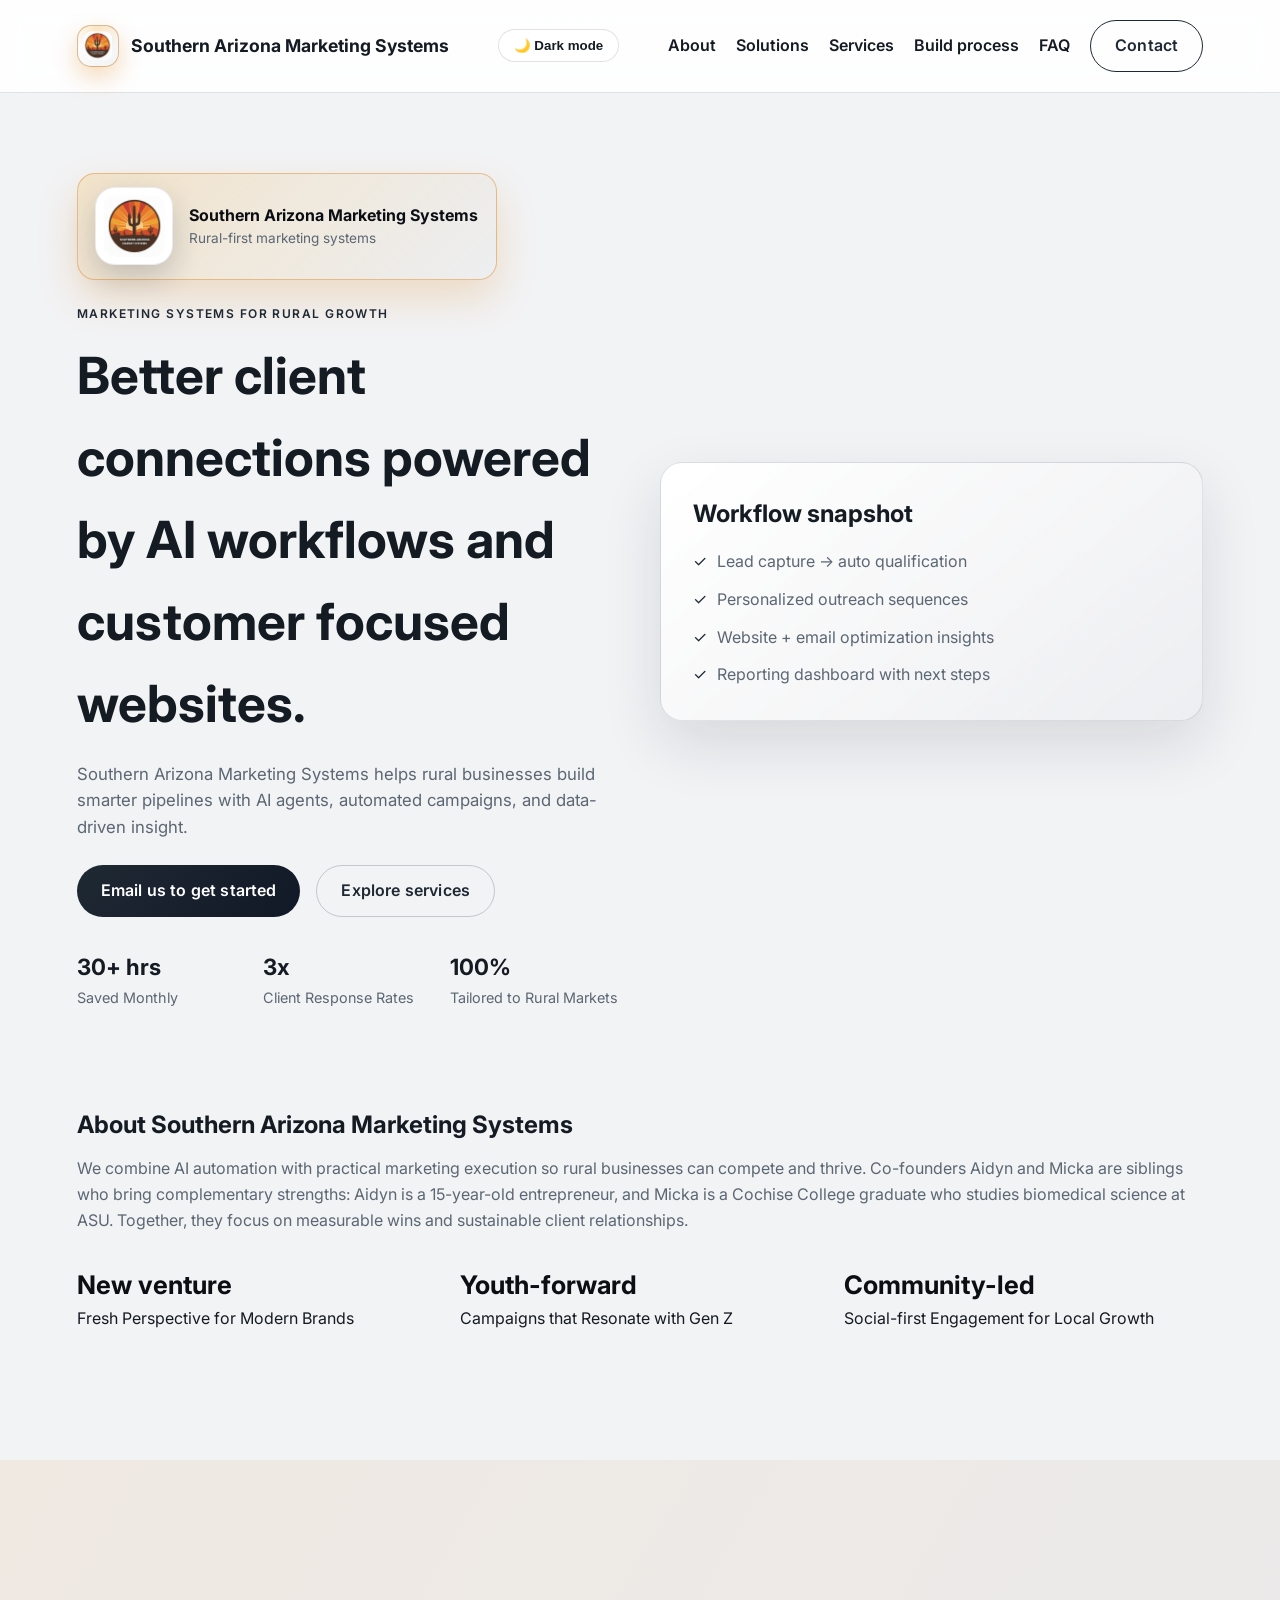
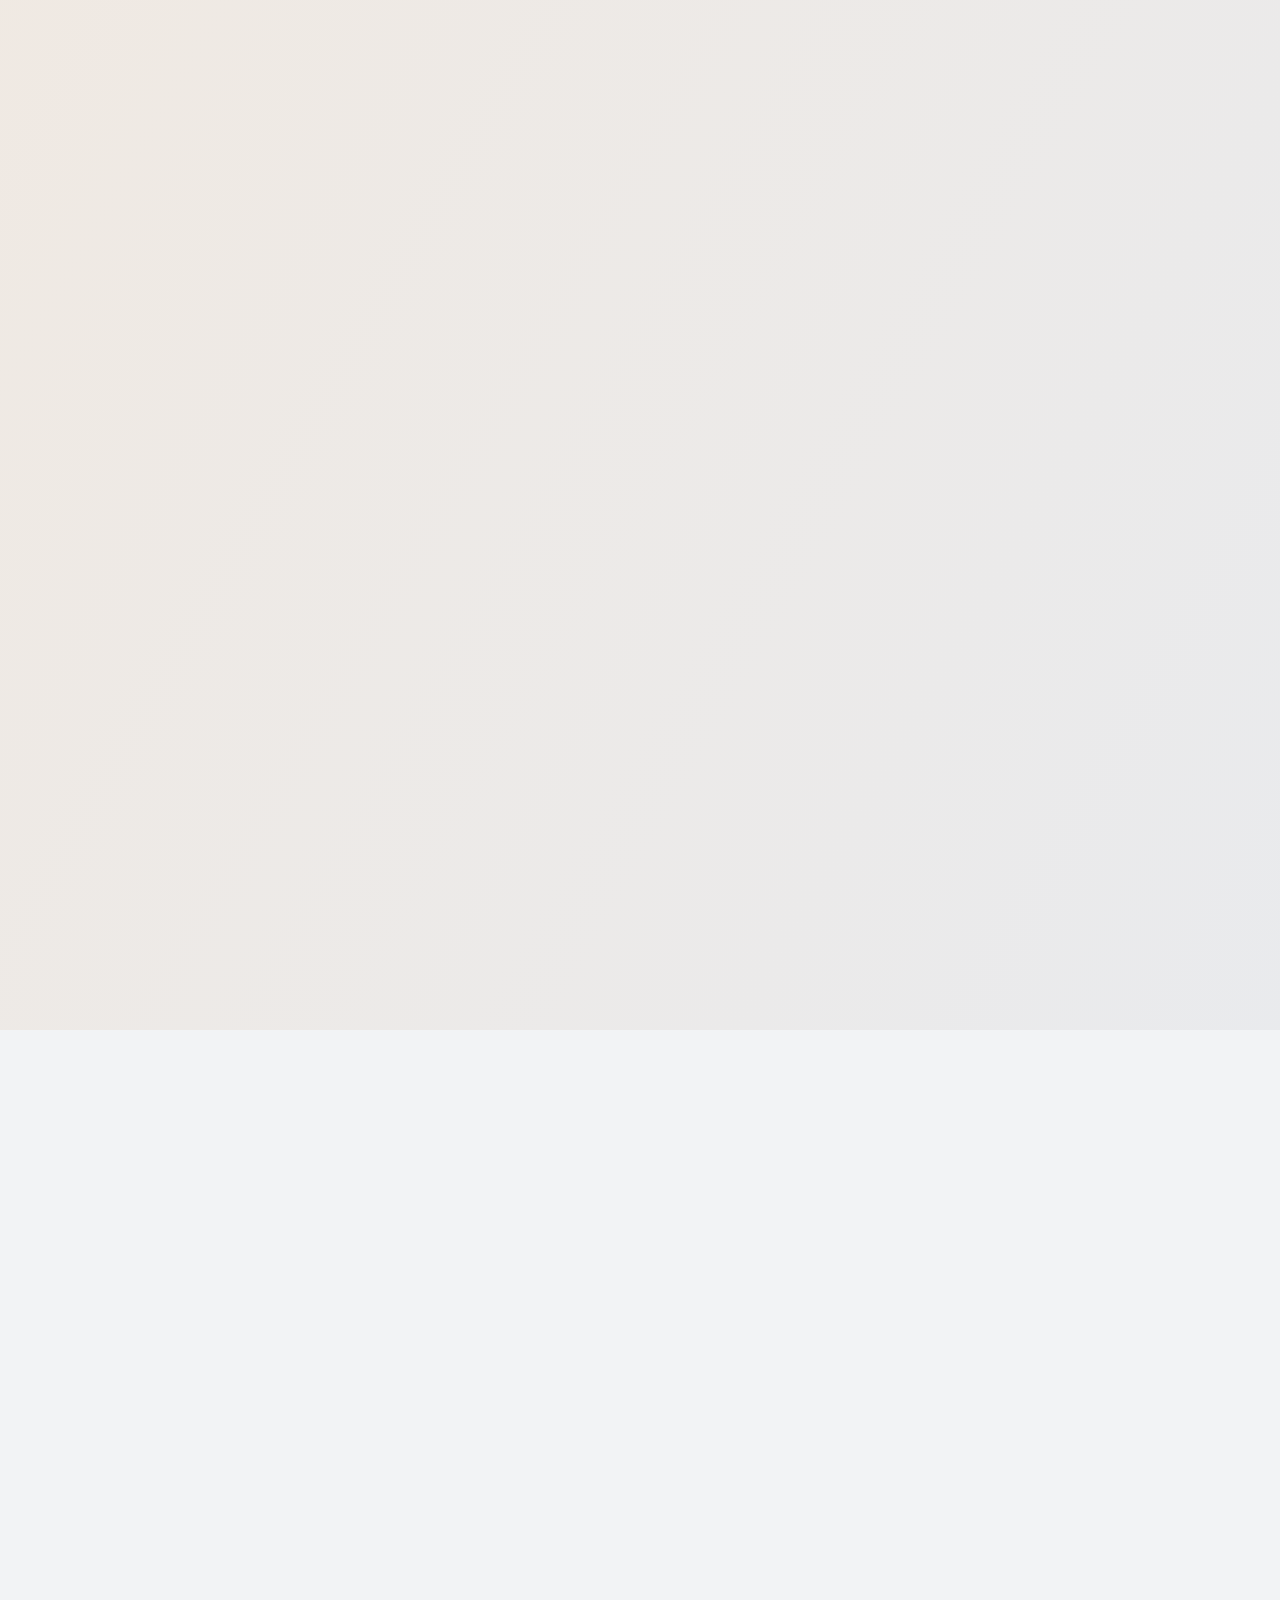
==== commit bc669ce2: "Final Draft-1/30/26" ====
--- a/index.html
+++ b/index.html
@@ -24,7 +24,10 @@
     <!-- Header / Navigation -->
     <header class="site-header" id="top">
       <nav class="nav" aria-label="Primary">
-        <a class="brand" href="#top">Southern Arizona Marketing Systems</a>
+        <a class="brand" href="#top">
+          <img class="brand__logo" src="images/IMG_1869.PNG" alt="Southern Arizona Marketing Systems logo" />
+          <span>Southern Arizona Marketing Systems</span>
+        </a>
         <button class="nav-toggle" type="button" aria-expanded="false" aria-controls="nav-menu">
           <span class="sr-only">Toggle navigation</span>
           <span class="nav-toggle__bar"></span>
@@ -49,6 +52,13 @@
       <!-- Hero -->
       <section class="hero" aria-labelledby="hero-title">
         <header class="hero__content">
+          <div class="hero__logo">
+            <img src="images/IMG_1869.PNG" alt="Southern Arizona Marketing Systems logo" />
+            <div>
+              <p class="hero__logo-title">Southern Arizona Marketing Systems</p>
+              <p class="hero__logo-subtitle">Rural-first marketing systems</p>
+            </div>
+          </div>
           <p class="eyebrow">Marketing systems for rural growth</p>
           <h1 id="hero-title">Better client connections powered by AI workflows and customer focused websites.</h1>
           <p class="lead">
@@ -353,7 +363,10 @@
 
     <!-- Footer -->
     <footer class="site-footer">
-      <p>© 2026 Southern Arizona Marketing Systems. All rights reserved.</p>
+      <div class="footer-brand">
+        <img src="images/IMG_1869.PNG" alt="Southern Arizona Marketing Systems logo" />
+        <p>© 2026 Southern Arizona Marketing Systems. All rights reserved.</p>
+      </div>
       <nav class="footer-links" aria-label="Footer">
         <a href="#about">About</a>
         <a href="#solutions">Solutions</a>
--- a/styles.css
+++ b/styles.css
@@ -107,8 +107,22 @@
 }
 
 .brand {
+  display: inline-flex;
+  align-items: center;
+  gap: 0.75rem;
   font-weight: 700;
   font-size: 1.1rem;
+}
+
+.brand__logo {
+  width: 42px;
+  height: 42px;
+  padding: 0.35rem;
+  border-radius: 14px;
+  background: radial-gradient(circle at top, rgba(245, 158, 11, 0.25), transparent 60%),
+    linear-gradient(135deg, #ffffff, rgba(15, 23, 42, 0.05));
+  border: 1px solid color-mix(in srgb, var(--accent) 35%, var(--border));
+  box-shadow: 0 10px 24px rgba(217, 119, 6, 0.28);
 }
 
 .nav-menu {
@@ -171,6 +185,49 @@
 .hero__content h1 {
   font-size: clamp(2.3rem, 4vw, 3.5rem);
   margin-bottom: 1rem;
+}
+
+.hero__logo {
+  display: inline-flex;
+  align-items: center;
+  gap: 1rem;
+  padding: 0.85rem 1.1rem;
+  border-radius: 18px;
+  background: linear-gradient(135deg, rgba(245, 158, 11, 0.18), rgba(15, 23, 42, 0.02));
+  border: 1px solid color-mix(in srgb, var(--accent) 40%, transparent);
+  box-shadow: 0 18px 40px rgba(217, 119, 6, 0.2);
+  margin-bottom: 1.5rem;
+}
+
+.hero__logo img {
+  width: 78px;
+  height: 78px;
+  padding: 0.45rem;
+  border-radius: 20px;
+  background: #ffffff;
+  border: 1px solid rgba(15, 23, 42, 0.08);
+  box-shadow: 0 12px 30px rgba(15, 23, 42, 0.2);
+}
+
+.hero__logo-title {
+  font-weight: 700;
+  font-size: 1rem;
+  color: var(--primary-dark);
+}
+
+.hero__logo-subtitle {
+  font-size: 0.85rem;
+  color: var(--muted);
+}
+
+body[data-theme="dark"] .hero__logo {
+  background: linear-gradient(135deg, rgba(245, 158, 11, 0.2), rgba(15, 23, 42, 0.3));
+  border-color: rgba(245, 158, 11, 0.35);
+}
+
+body[data-theme="dark"] .hero__logo img {
+  background: #0f172a;
+  border-color: rgba(148, 163, 184, 0.35);
 }
 
 .eyebrow {
@@ -598,6 +655,23 @@
   border-top: 1px solid var(--border);
 }
 
+.footer-brand {
+  display: inline-flex;
+  align-items: center;
+  gap: 0.9rem;
+}
+
+.footer-brand img {
+  width: 46px;
+  height: 46px;
+  padding: 0.35rem;
+  border-radius: 14px;
+  background: radial-gradient(circle at top, rgba(245, 158, 11, 0.22), transparent 60%),
+    #ffffff;
+  border: 1px solid color-mix(in srgb, var(--accent) 35%, var(--border));
+  box-shadow: 0 10px 24px rgba(217, 119, 6, 0.24);
+}
+
 .footer-links {
   display: flex;
   gap: 1rem;
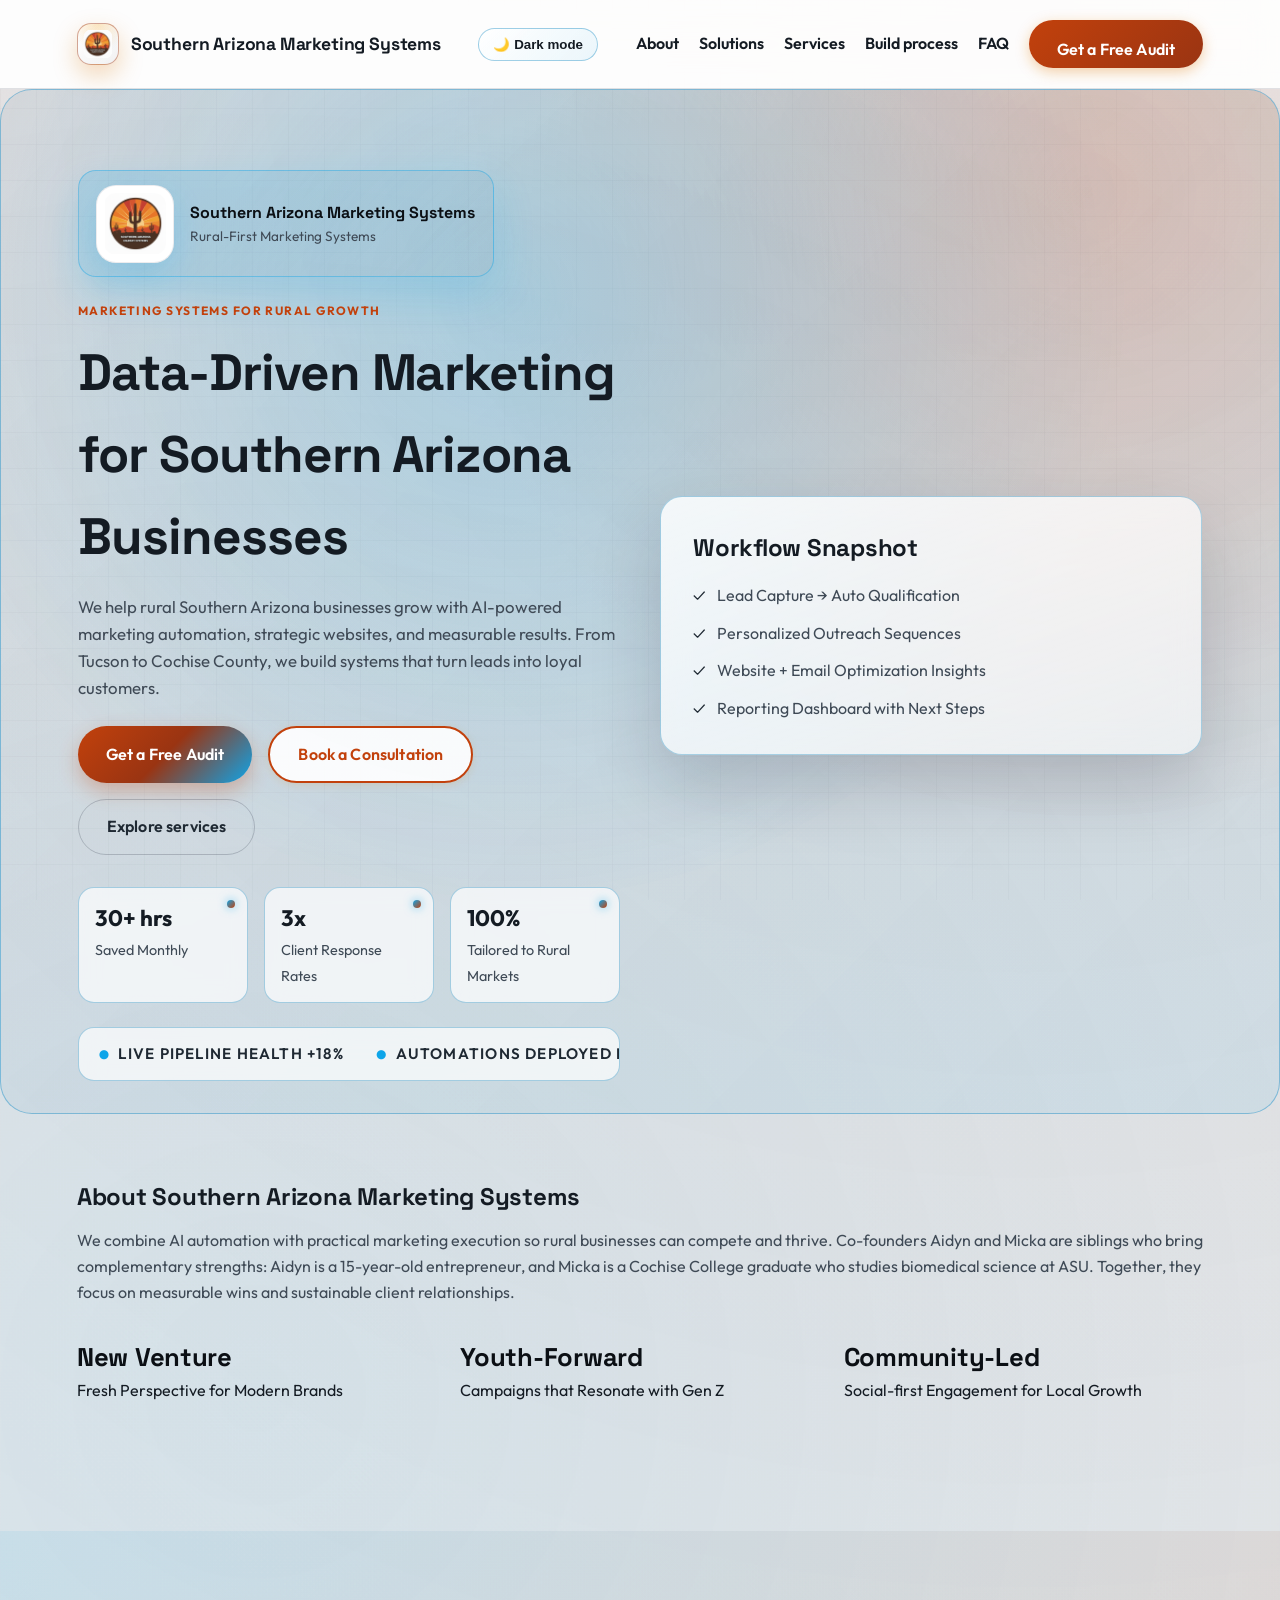
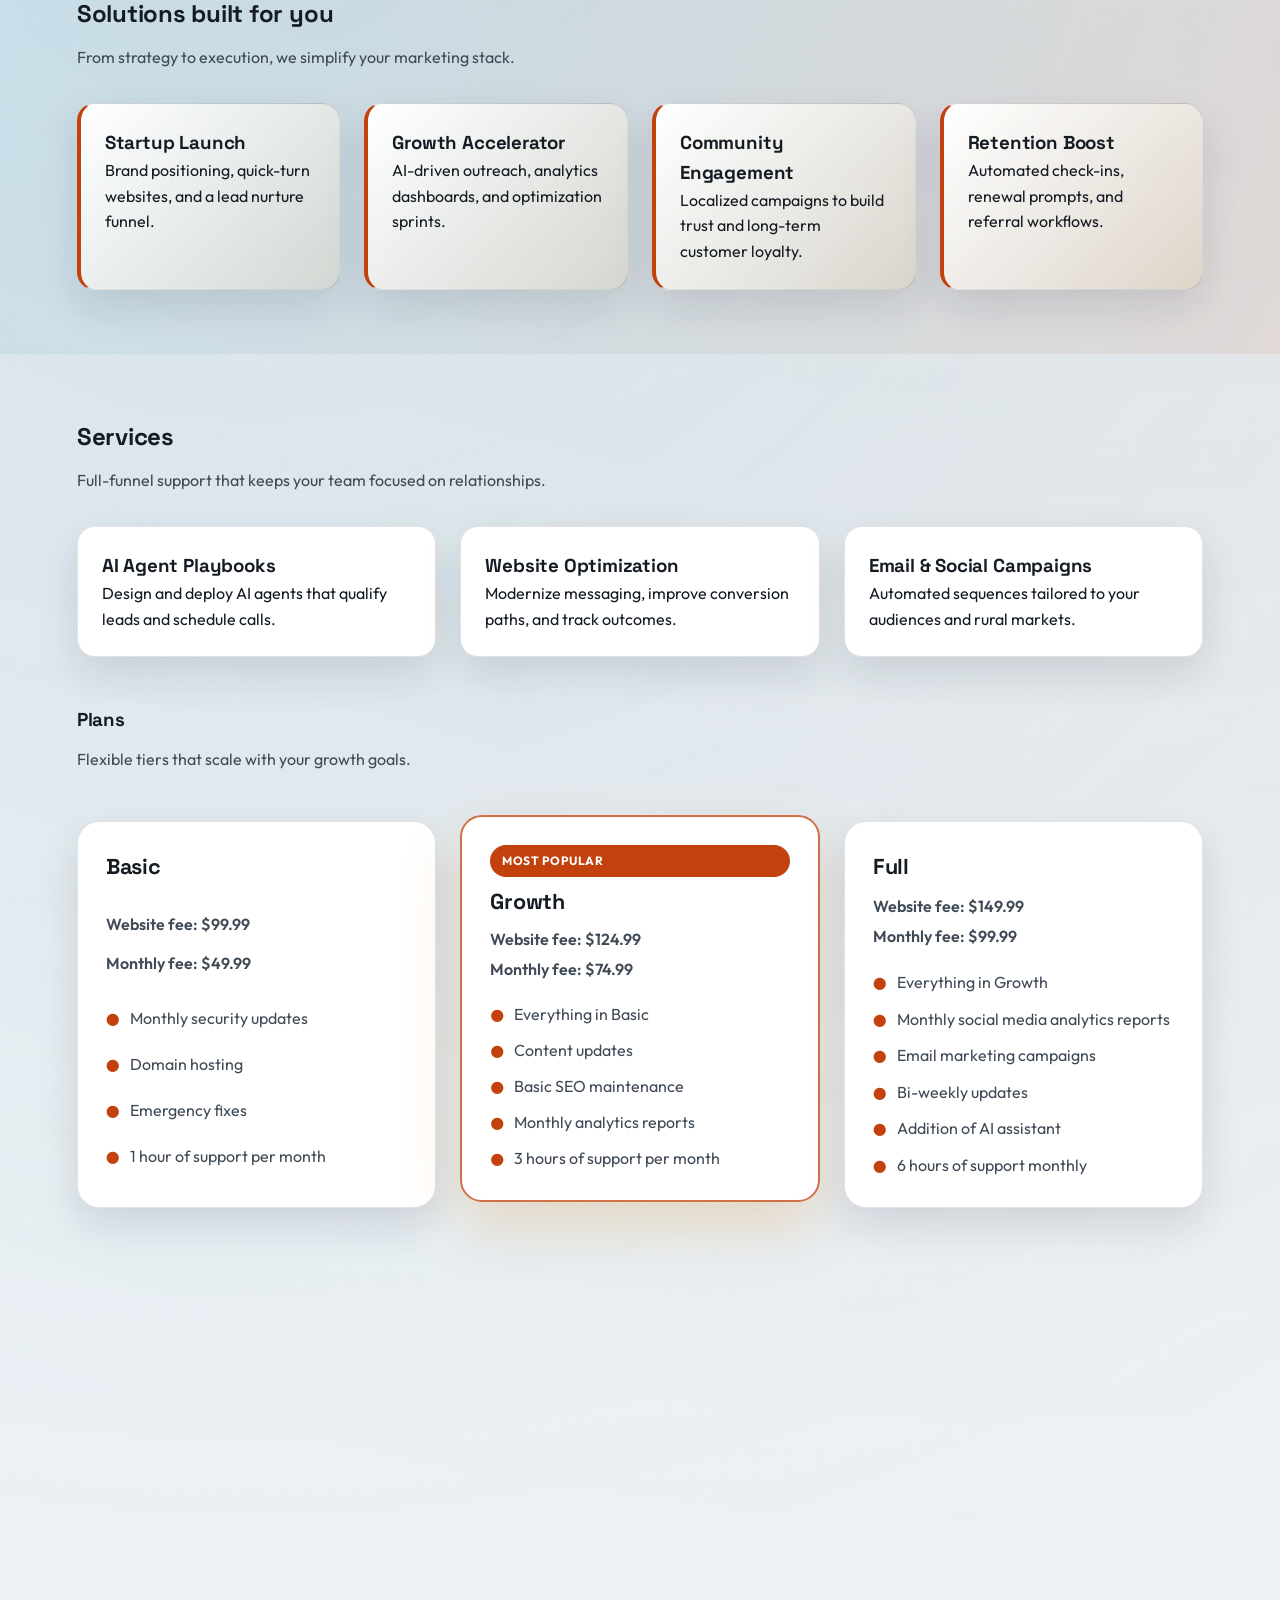
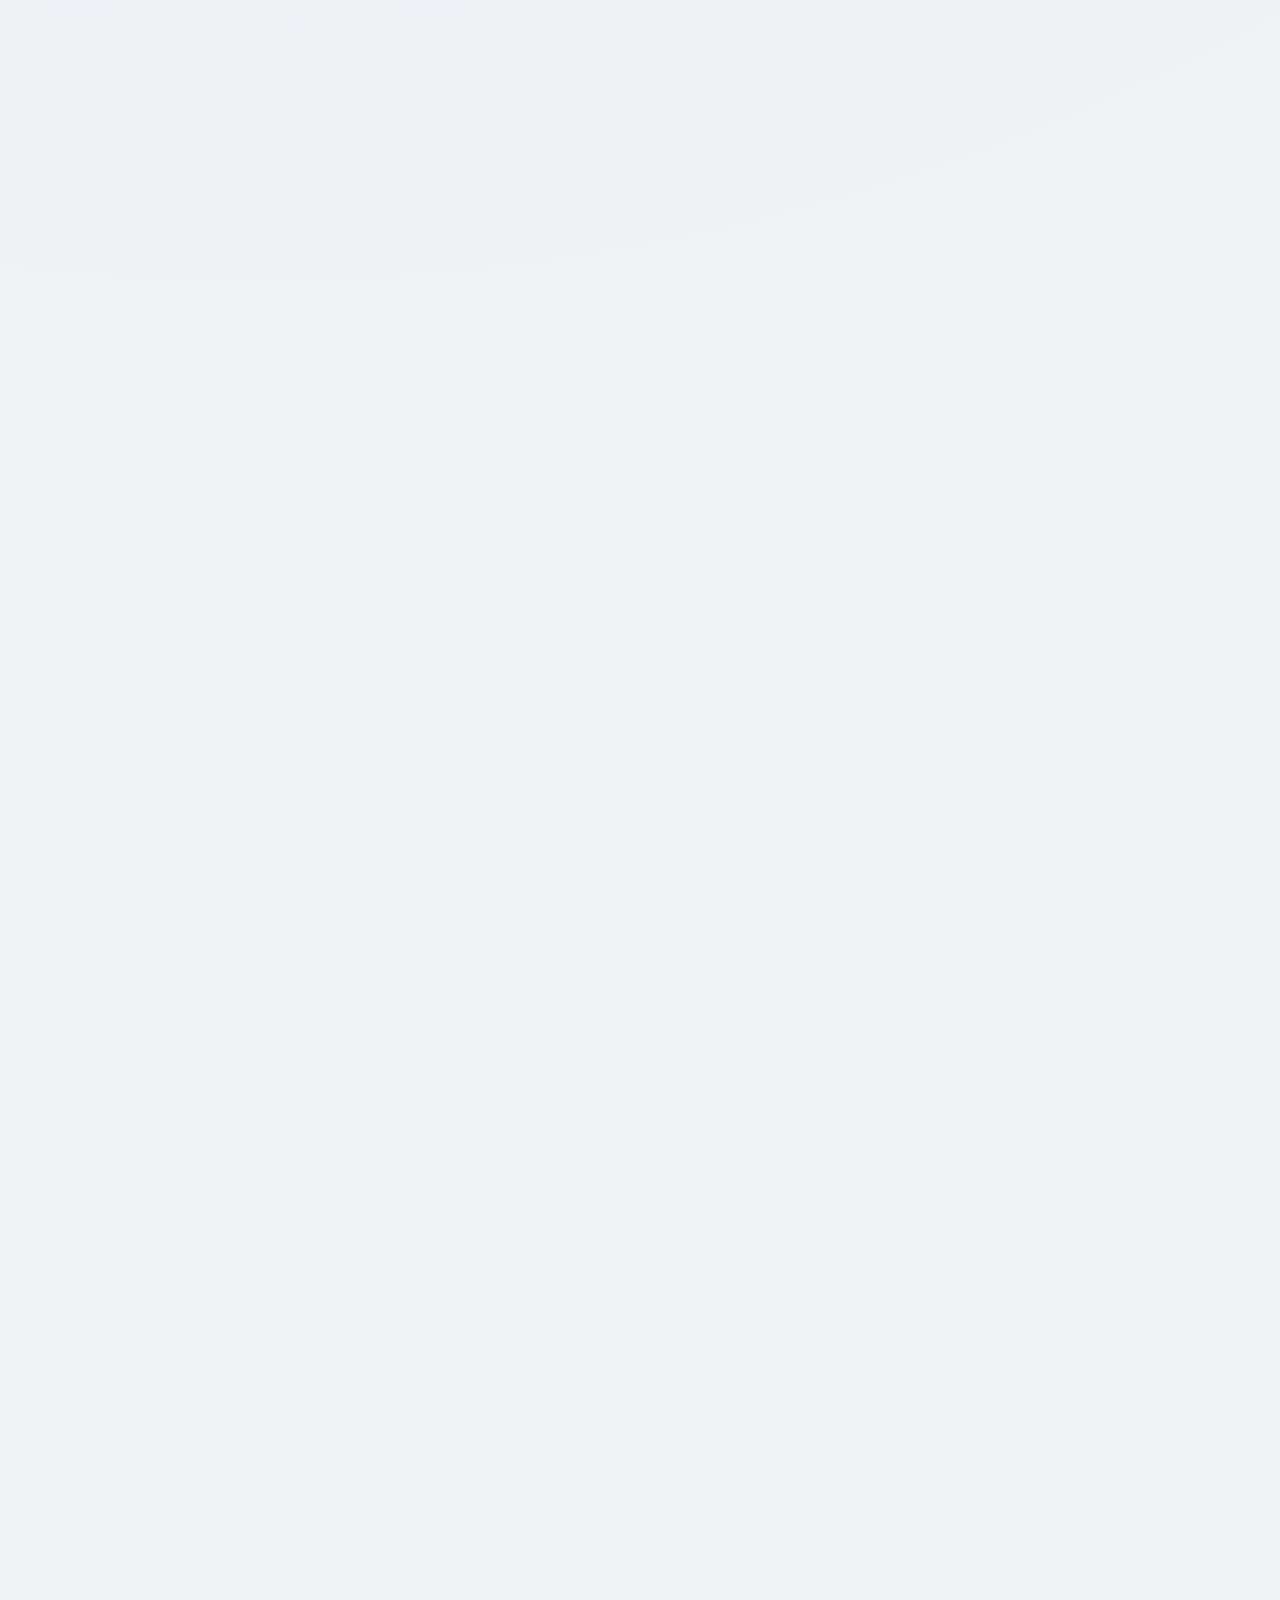
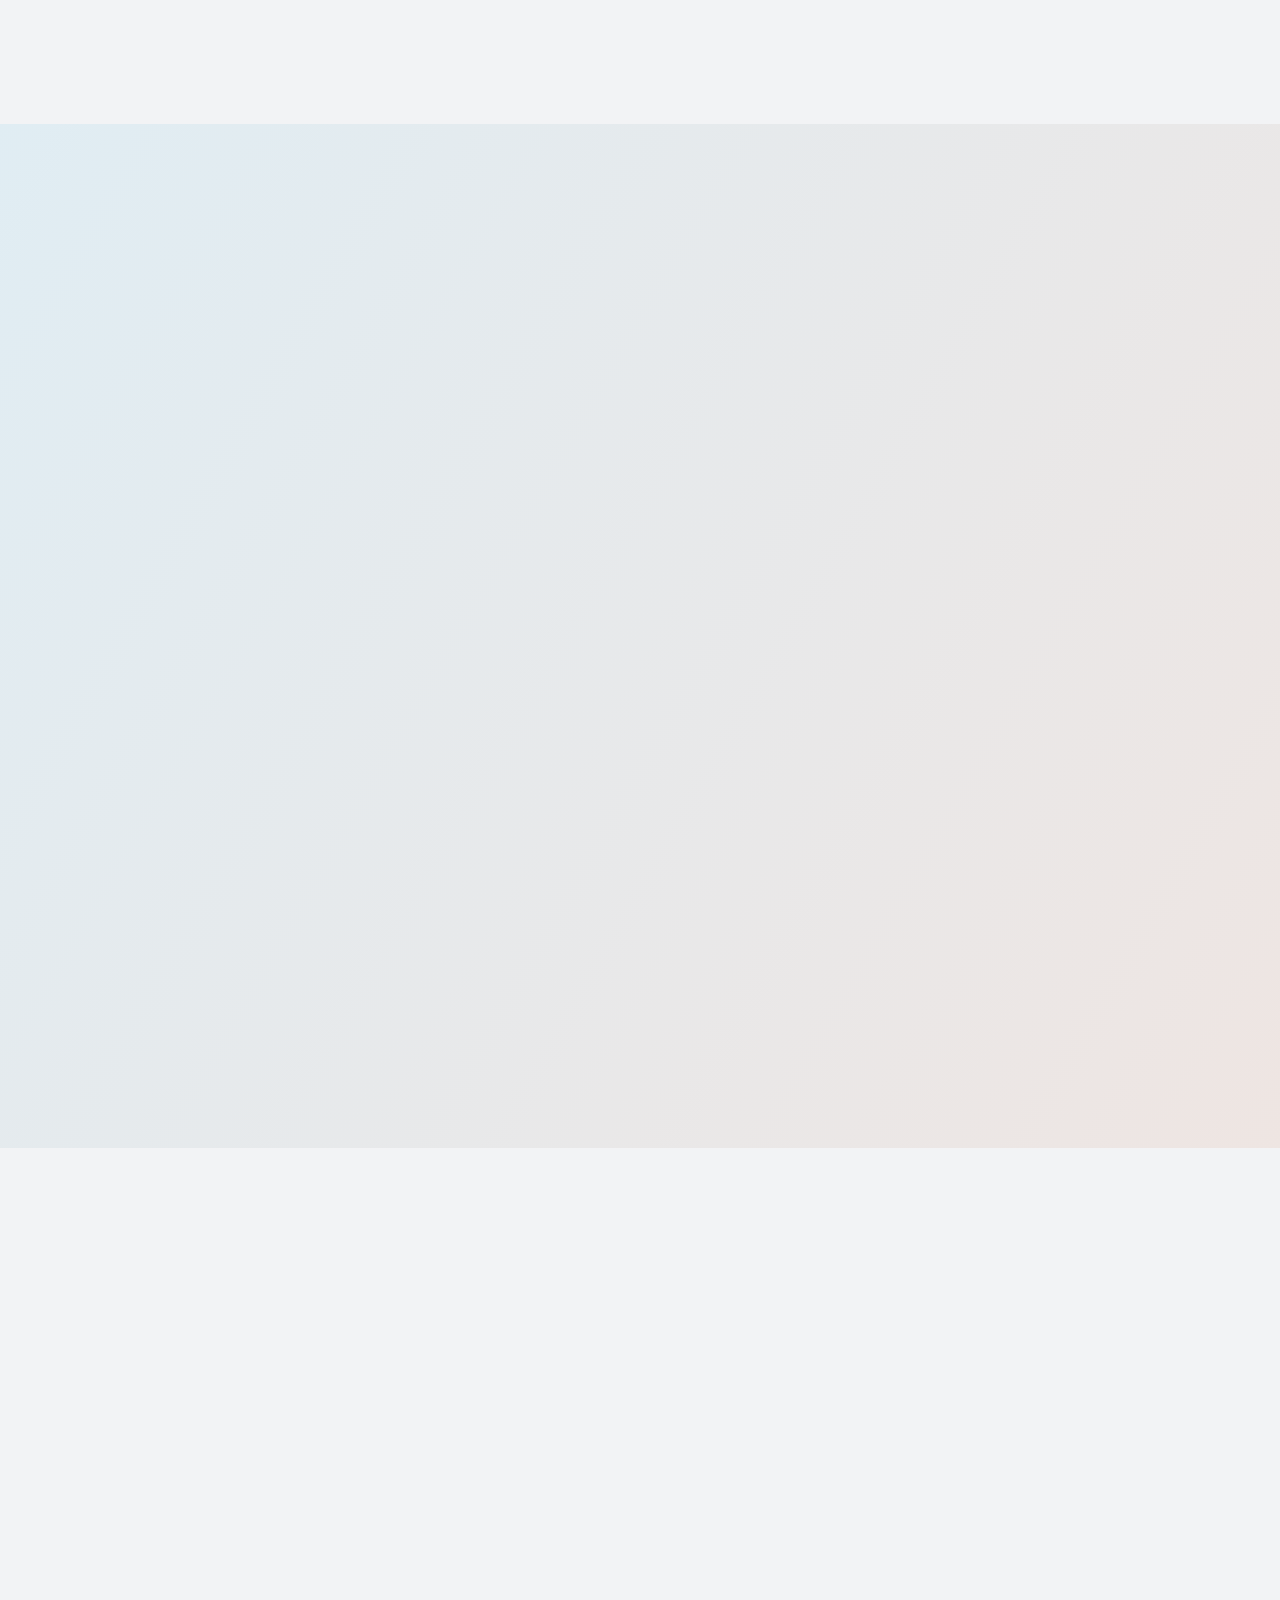
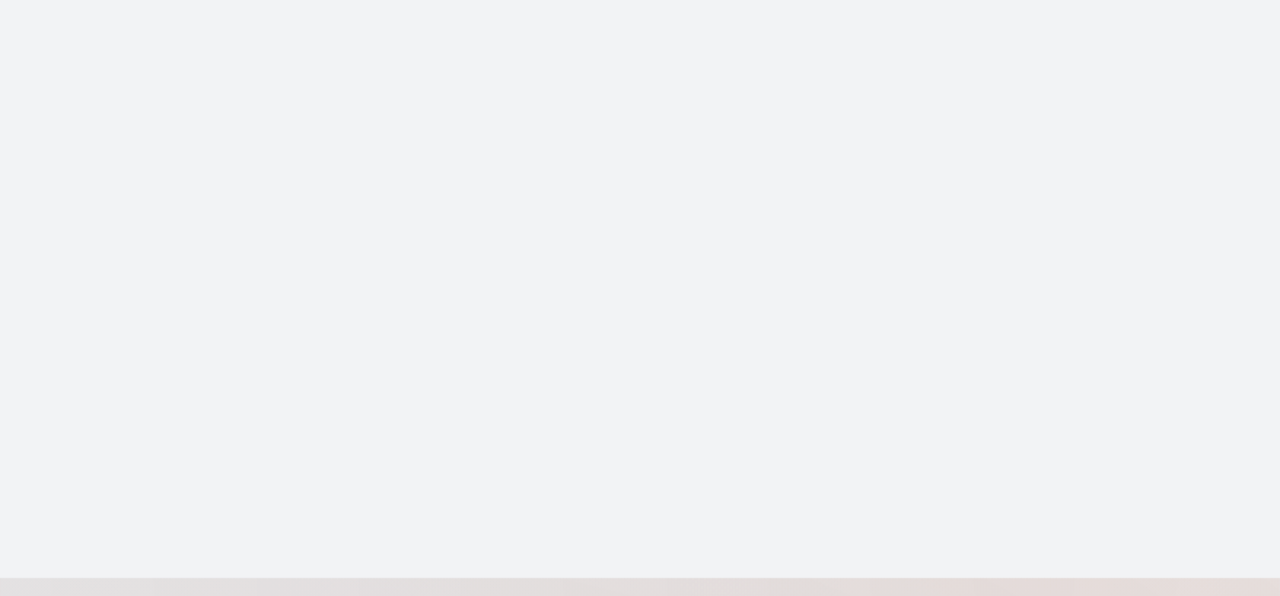
==== commit 77f12294: "RECENT" ====
--- a/index.html
+++ b/index.html
@@ -3,21 +3,70 @@
   <head>
     <meta charset="UTF-8" />
     <meta name="viewport" content="width=device-width, initial-scale=1" />
-    <title>Southern Arizona Marketing Systems</title>
+    <title>Southern Arizona Marketing Systems | AI Marketing + Web Growth</title>
     <meta
       name="description"
-      content="Southern Arizona Marketing Systems helps rural businesses connect with clients using AI agents and workflow tools."
+      content="Southern Arizona Marketing Systems delivers AI-powered marketing, website optimization, and automation for rural businesses across Tucson and Cochise County. Get a free audit."
     />
+    <meta name="robots" content="index, follow" />
+    <link rel="canonical" href="https://southernarizonamarketingsystems.com/" />
+    <meta property="og:type" content="website" />
+    <meta property="og:title" content="Southern Arizona Marketing Systems | AI Marketing + Web Growth" />
+    <meta
+      property="og:description"
+      content="AI-powered marketing systems, website optimization, and automation for Southern Arizona businesses."
+    />
+    <meta property="og:url" content="https://southernarizonamarketingsystems.com/" />
+    <meta property="og:image" content="https://southernarizonamarketingsystems.com/images/IMG_1869.PNG" />
+    <meta name="twitter:card" content="summary_large_image" />
+    <meta name="twitter:title" content="Southern Arizona Marketing Systems | AI Marketing + Web Growth" />
+    <meta
+      name="twitter:description"
+      content="AI-powered marketing systems, website optimization, and automation for Southern Arizona businesses."
+    />
+    <meta name="twitter:image" content="https://southernarizonamarketingsystems.com/images/IMG_1869.PNG" />
     <meta name="theme-color" content="#1f2933" media="(prefers-color-scheme: light)" />
     <meta name="theme-color" content="#0b0f14" media="(prefers-color-scheme: dark)" />
+    
+    <!-- Performance: DNS prefetch and preconnect for faster resource loading -->
+    <link rel="dns-prefetch" href="https://fonts.googleapis.com" />
+    <link rel="dns-prefetch" href="https://fonts.gstatic.com" />
     <link rel="preconnect" href="https://fonts.googleapis.com" />
     <link rel="preconnect" href="https://fonts.gstatic.com" crossorigin />
+    
+    <!-- Performance: Preload critical CSS for faster render -->
+    <link rel="preload" href="styles.min.css" as="style" />
+    
+    <!-- Performance: Load font with optimal display strategy -->
     <link
-      href="https://fonts.googleapis.com/css2?family=Inter:wght@400;500;600;700&display=swap"
+      href="https://fonts.googleapis.com/css2?family=Outfit:wght@400;500;600&family=Space+Grotesk:wght@500;600;700&display=swap"
       rel="stylesheet"
     />
-    <link rel="stylesheet" href="styles.css" />
-    <script defer src="script.js"></script>
+    
+    <!-- Performance: Use minified CSS for faster load -->
+    <link rel="stylesheet" href="styles.min.css" />
+    
+    <!-- Performance: Defer JavaScript execution -->
+    <script defer src="script.min.js"></script>
+    <script type="application/ld+json">
+      {
+        "@context": "https://schema.org",
+        "@type": "LocalBusiness",
+        "name": "Southern Arizona Marketing Systems",
+        "url": "https://southernarizonamarketingsystems.com/",
+        "image": "https://southernarizonamarketingsystems.com/images/IMG_1869.PNG",
+        "description": "AI-powered marketing systems, website optimization, and automation for Southern Arizona businesses.",
+        "address": {
+          "@type": "PostalAddress",
+          "addressRegion": "AZ",
+          "addressLocality": "Southern Arizona",
+          "addressCountry": "US"
+        },
+        "areaServed": ["Tucson, AZ", "Cochise County, AZ", "Southern Arizona"],
+        "email": "silva.marketing.freelanceandmore@gmail.com",
+        "sameAs": []
+      }
+    </script>
   </head>
   <body>
     <a class="skip-link" href="#main-content">Skip to main content</a>
@@ -25,7 +74,7 @@
     <header class="site-header" id="top">
       <nav class="nav" aria-label="Primary">
         <a class="brand" href="#top">
-          <img class="brand__logo" src="images/IMG_1869.PNG" alt="Southern Arizona Marketing Systems logo" />
+          <img class="brand__logo" src="images/IMG_1869.PNG" alt="Southern Arizona Marketing Systems logo" loading="eager" decoding="async" width="42" height="42" />
           <span>Southern Arizona Marketing Systems</span>
         </a>
         <button class="nav-toggle" type="button" aria-expanded="false" aria-controls="nav-menu">
@@ -43,7 +92,7 @@
           <li><a href="#services">Services</a></li>
           <li><a href="#build">Build process</a></li>
           <li><a href="#faq">FAQ</a></li>
-          <li><a class="button button--outline" href="#contact">Contact</a></li>
+          <li><a class="button button--cta" href="#contact">Get a Free Audit</a></li>
         </ul>
       </nav>
     </header>
@@ -51,23 +100,25 @@
     <main id="main-content">
       <!-- Hero -->
       <section class="hero" aria-labelledby="hero-title">
+        <div class="hero__backdrop" aria-hidden="true"></div>
         <header class="hero__content">
           <div class="hero__logo">
-            <img src="images/IMG_1869.PNG" alt="Southern Arizona Marketing Systems logo" />
+            <img src="images/IMG_1869.PNG" alt="Southern Arizona Marketing Systems logo" loading="eager" decoding="async" width="78" height="78" />
             <div>
               <p class="hero__logo-title">Southern Arizona Marketing Systems</p>
-              <p class="hero__logo-subtitle">Rural-first marketing systems</p>
+              <p class="hero__logo-subtitle">Rural-First Marketing Systems</p>
             </div>
           </div>
-          <p class="eyebrow">Marketing systems for rural growth</p>
-          <h1 id="hero-title">Better client connections powered by AI workflows and customer focused websites.</h1>
+          <p class="eyebrow">Marketing Systems for Rural Growth</p>
+          <h1 id="hero-title">Data-Driven Marketing for Southern Arizona Businesses</h1>
           <p class="lead">
-            Southern Arizona Marketing Systems helps rural businesses build
-            smarter pipelines with AI agents, automated campaigns, and data-driven
-            insight.
+            We help rural Southern Arizona businesses grow with AI-powered marketing automation, 
+            strategic websites, and measurable results. From Tucson to Cochise County, 
+            we build systems that turn leads into loyal customers.
           </p>
           <div class="hero__actions">
-            <a class="button" href="#contact">Email us to get started</a>
+            <a class="button button--primary" href="#contact">Get a Free Audit</a>
+            <a class="button button--secondary" href="#contact">Book a Consultation</a>
             <a class="button button--ghost" href="#services">Explore services</a>
           </div>
           <ul class="hero__stats">
@@ -84,14 +135,26 @@
               <span>Tailored to Rural Markets</span>
             </li>
           </ul>
+          <div class="hero__ticker" aria-live="polite">
+            <div class="ticker__track">
+              <span class="ticker__item">Live pipeline health +18%</span>
+              <span class="ticker__item">Automations deployed in 7 days</span>
+              <span class="ticker__item">Avg. reply time down 42%</span>
+              <span class="ticker__item">Lead capture up 2.6x</span>
+              <span class="ticker__item">Conversion lift +31%</span>
+              <span class="ticker__item">Live pipeline health +18%</span>
+              <span class="ticker__item">Automations deployed in 7 days</span>
+              <span class="ticker__item">Avg. reply time down 42%</span>
+            </div>
+          </div>
         </header>
         <aside class="hero__card">
-          <h2>Workflow snapshot</h2>
+          <h2>Workflow Snapshot</h2>
           <ul>
-            <li>Lead capture → auto qualification</li>
-            <li>Personalized outreach sequences</li>
-            <li>Website + email optimization insights</li>
-            <li>Reporting dashboard with next steps</li>
+            <li>Lead Capture → Auto Qualification</li>
+            <li>Personalized Outreach Sequences</li>
+            <li>Website + Email Optimization Insights</li>
+            <li>Reporting Dashboard with Next Steps</li>
           </ul>
         </aside>
       </section>
@@ -111,15 +174,15 @@
         </header>
         <ul class="metrics">
           <li>
-            <h3>New venture</h3>
+            <h3>New Venture</h3>
             <p>Fresh Perspective for Modern Brands</p>
           </li>
           <li>
-            <h3>Youth-forward</h3>
+            <h3>Youth-Forward</h3>
             <p>Campaigns that Resonate with Gen Z</p>
           </li>
           <li>
-            <h3>Community-led</h3>
+            <h3>Community-Led</h3>
             <p>Social-first Engagement for Local Growth</p>
           </li>
         </ul>
@@ -181,8 +244,8 @@
               <header class="plan__header">
                 <h4>Basic</h4>
                 <p class="plan__price">
-                  <span>Website fee: $100</span>
-                  <span>Monthly fee: $50</span>
+                  <span>Website fee: $99.99</span>
+                  <span>Monthly fee: $49.99</span>
                 </p>
               </header>
               <ul class="plan__list">
@@ -197,8 +260,8 @@
                 <p class="plan__badge">Most popular</p>
                 <h4>Growth</h4>
                 <p class="plan__price">
-                  <span>Website fee: $125</span>
-                  <span>Monthly fee: $75</span>
+                  <span>Website fee: $124.99</span>
+                  <span>Monthly fee: $74.99</span>
                 </p>
               </header>
               <ul class="plan__list">
@@ -213,8 +276,8 @@
               <header class="plan__header">
                 <h4>Full</h4>
                 <p class="plan__price">
-                  <span>Website fee: $150</span>
-                  <span>Monthly fee: $100</span>
+                  <span>Website fee: $149.99</span>
+                  <span>Monthly fee: $99.99</span>
                 </p>
               </header>
               <ul class="plan__list">
@@ -228,6 +291,16 @@
             </article>
           </div>
         </div>
+        
+        <!-- Service CTA -->
+        <div class="cta-banner">
+          <h3>Ready to grow your Southern Arizona business?</h3>
+          <p>Get a free marketing audit and discover opportunities to increase your leads and revenue.</p>
+          <div class="cta-banner__actions">
+            <a class="button button--primary" href="#contact">Get a Free Audit</a>
+            <a class="button button--secondary" href="#contact">Book a Consultation</a>
+          </div>
+        </div>
       </section>
 
       <!-- Process -->
@@ -239,69 +312,42 @@
         <ol class="process">
           <li>
             <h3>Discover</h3>
-            <p>Clarify goals, audiences, and current bottlenecks.</p>
+            <p>Clarify goals, audiences, and current bottlenecks with a focused diagnostic session.</p>
+            <ul>
+              <li>Business Goals Alignment</li>
+              <li>Audience Insights + Positioning</li>
+              <li>Pipeline Health Audit</li>
+            </ul>
           </li>
           <li>
             <h3>Design</h3>
-            <p>Build a tailored plan with AI workflows and messaging.</p>
+            <p>Build a tailored plan with AI workflows, messaging, and conversion-ready experiences.</p>
+            <ul>
+              <li>Campaign Architecture</li>
+              <li>Automation Blueprint</li>
+              <li>Web + Email Experience Mapping</li>
+            </ul>
           </li>
           <li>
             <h3>Deploy</h3>
-            <p>Launch campaigns, websites, and automation.</p>
+            <p>Launch campaigns, websites, and automation with performance tracking baked in.</p>
+            <ul>
+              <li>Site + Funnel Rollout</li>
+              <li>CRM + Automation Setup</li>
+              <li>Analytics Instrumentation</li>
+            </ul>
           </li>
           <li>
             <h3>Optimize</h3>
-            <p>Measure results, refine, and scale what works.</p>
+            <p>Measure results, refine, and scale what works through monthly growth sprints.</p>
+            <ul>
+              <li>Insights + Reporting</li>
+              <li>A/B Testing Priorities</li>
+              <li>Growth Roadmap Updates</li>
+            </ul>
           </li>
         </ol>
       </section>
-
-      <!-- Build Process -->
-      <section class="section section--alt" id="build" aria-labelledby="build-title">
-        <header class="section__header">
-          <h2 id="build-title">How we build your marketing system</h2>
-          <p>A transparent, step-by-step build so you always know what comes next.</p>
-        </header>
-        <div class="timeline" role="list">
-          <article class="timeline__item" role="listitem">
-            <h3>1. Strategy workshop</h3>
-            <p>We align on goals, ideal clients, and the channels that matter most.</p>
-            <ul>
-              <li>Stakeholder interview</li>
-              <li>Competitive snapshot</li>
-              <li>Success metrics</li>
-            </ul>
-          </article>
-          <article class="timeline__item" role="listitem">
-            <h3>2. Experience design</h3>
-            <p>We map the customer journey and draft messaging that earns trust.</p>
-            <ul>
-              <li>Messaging pillars</li>
-              <li>Website wireframe</li>
-              <li>Lead capture plan</li>
-            </ul>
-          </article>
-          <article class="timeline__item" role="listitem">
-            <h3>3. Build & automation</h3>
-            <p>We implement the website, AI workflows, and integrations.</p>
-            <ul>
-              <li>Site build + SEO basics</li>
-              <li>Automation setup</li>
-              <li>Analytics dashboard</li>
-            </ul>
-          </article>
-          <article class="timeline__item" role="listitem">
-            <h3>4. Launch & optimize</h3>
-            <p>We go live, review results, and keep improving.</p>
-            <ul>
-              <li>Launch checklist</li>
-              <li>30-day review</li>
-              <li>Ongoing iteration</li>
-            </ul>
-          </article>
-        </div>
-      </section>
-
       <!-- FAQ -->
       <section class="section section--alt" id="faq" aria-labelledby="faq-title">
         <header class="section__header">
@@ -334,26 +380,48 @@
             <p>We define key outcomes up front, then review metrics in monthly reports to refine the plan.</p>
           </details>
         </div>
+        
+        <!-- FAQ CTA -->
+        <div class="cta-banner">
+          <h3>Still have questions?</h3>
+          <p>Let's discuss your specific needs and create a custom marketing plan for your business.</p>
+          <div class="cta-banner__actions">
+            <a class="button button--primary" href="#contact">Get a Free Audit</a>
+            <a class="button button--secondary" href="#contact">Book a Consultation</a>
+          </div>
+        </div>
       </section>
 
       <!-- Contact -->
       <section class="section section--accent" id="contact" aria-labelledby="contact-title">
         <div class="contact">
           <article>
-            <h2 id="contact-title">Let’s build your growth system</h2>
+            <h2 id="contact-title">Get Your Free Marketing Audit</h2>
             <p>
-              Tell us about your goals. We’ll map a marketing system that fits your
-              timeline and budget.
+              Share your goals and challenges. We'll provide a complimentary audit with 
+              actionable recommendations to help your Southern Arizona business grow.
             </p>
+            <ul class="contact__benefits">
+              <li>✓ Free 30-minute consultation</li>
+              <li>✓ Custom Growth Strategy</li>
+              <li>✓ No-Obligation Proposal</li>
+              <li>✓ Response Within 24 Hours</li>
+            </ul>
           </article>
           <form class="contact__form" action="mailto:silva.marketing.freelanceandmore@gmail.com" method="post" enctype="text/plain" aria-describedby="form-note form-status">
-            <label for="contact-name">Name</label>
-            <input id="contact-name" type="text" name="name" autocomplete="name" placeholder="Your name" required />
-            <label for="contact-email">Email</label>
-            <input id="contact-email" type="email" name="email" autocomplete="email" placeholder="you@business.com" required />
-            <label for="contact-message">Business goals</label>
-            <textarea id="contact-message" name="message" rows="4" placeholder="Share your goals"></textarea>
-            <button class="button" type="submit">Send inquiry</button>
+            <label for="contact-name">Your Name <span class="required">*</span></label>
+            <input id="contact-name" type="text" name="name" autocomplete="name" placeholder="John Smith" required aria-required="true" />
+            
+            <label for="contact-email">Email Address <span class="required">*</span></label>
+            <input id="contact-email" type="email" name="email" autocomplete="email" placeholder="john@yourbusiness.com" required aria-required="true" />
+            
+            <label for="contact-phone">Phone (optional)</label>
+            <input id="contact-phone" type="tel" name="phone" autocomplete="tel" placeholder="(520) 555-1234" />
+            
+            <label for="contact-message">Tell us about your business goals <span class="required">*</span></label>
+            <textarea id="contact-message" name="message" rows="5" placeholder="What challenges are you facing? What are your growth goals?" required aria-required="true"></textarea>
+            
+            <button class="button button--primary button--large" type="submit">Get My Free Audit</button>
             <p class="form-status" id="form-status" role="status" aria-live="polite"></p>
             <p class="form-note" id="form-note">We’ll respond within two business days.</p>
           </form>
@@ -364,7 +432,7 @@
     <!-- Footer -->
     <footer class="site-footer">
       <div class="footer-brand">
-        <img src="images/IMG_1869.PNG" alt="Southern Arizona Marketing Systems logo" />
+        <img src="images/IMG_1869.PNG" alt="Southern Arizona Marketing Systems logo" loading="lazy" decoding="async" width="46" height="46" />
         <p>© 2026 Southern Arizona Marketing Systems. All rights reserved.</p>
       </div>
       <nav class="footer-links" aria-label="Footer">
--- a/styles.min.css
+++ b/styles.min.css
@@ -0,0 +1 @@
+:root{color-scheme:light;--bg:#f2f3f5;--surface:#fff;--primary:#1f2933;--primary-dark:#0b0f14;--accent:#c2410c;--accent-dark:#9a3412;--accent-cool:#0ea5e9;--accent-cool-dark:#0284c7;--text:#141b23;--muted:#3f4a56;--border:#0f172a1f;--shadow:0 24px 60px #0f172a1f;--success:#047857;--focus-ring:#c2410c;--font-body:"Outfit", system-ui, sans-serif;--font-display:"Space Grotesk", "Outfit", system-ui, sans-serif}body[data-theme=dark]{color-scheme:dark;--bg:#0b0f14;--surface:#111821;--primary:#f8fafc;--primary-dark:#e2e8f0;--accent:#f59e0b;--accent-dark:#f97316;--accent-cool:#38bdf8;--accent-cool-dark:#0ea5e9;--text:#f8fafc;--muted:#cbd5e1;--border:#94a3b833;--shadow:0 28px 70px #00000080;--success:#10b981;--focus-ring:#f59e0b}*{box-sizing:border-box;margin:0;padding:0}body{font-family:var(--font-body);color:var(--text);background:radial-gradient(circle at 20% 20%, #0ea5e91f, transparent 40%), radial-gradient(circle at 80% 0%, #c2410c1f, transparent 45%), var(--bg);isolation:isolate;line-height:1.6;position:relative;overflow-x:hidden}body:before{content:"";opacity:.35;z-index:-1;pointer-events:none;background-image:linear-gradient(#0f172a0f 1px,#0000 1px),linear-gradient(90deg,#0f172a0f 1px,#0000 1px);background-size:36px 36px;position:fixed;inset:0}html{scroll-behavior:smooth}a{color:inherit;text-decoration:none}h1,h2,h3,h4{font-family:var(--font-display);letter-spacing:-.01em}a:focus-visible,button:focus-visible,input:focus-visible,textarea:focus-visible,summary:focus-visible{outline:3px solid var(--focus-ring);outline-offset:3px;border-radius:4px}img{max-width:100%;display:block}.sr-only{clip:rect(0, 0, 0, 0);border:0;width:1px;height:1px;margin:-1px;padding:0;position:absolute;overflow:hidden}.skip-link{background:var(--primary);color:#fff;z-index:20;border-radius:999px;padding:.6rem 1rem;transition:transform .2s;position:absolute;top:1rem;left:1rem;transform:translateY(-200%)}.skip-link:focus{transform:translateY(0)}.reveal{opacity:0;transition:opacity .6s,transform .6s;transform:translateY(18px)}.reveal.is-visible{opacity:1;transform:translateY(0)}.site-header{background:color-mix(in srgb, var(--surface) 92%, transparent);border-bottom:1px solid var(--border);z-index:10;backdrop-filter:blur(16px)saturate(140%);position:sticky;top:0}.nav{justify-content:space-between;align-items:center;gap:1rem;padding:1.25rem 6vw;display:flex}.brand{align-items:center;gap:.75rem;font-size:1.1rem;font-weight:700;display:inline-flex}.brand span{font-family:var(--font-display);letter-spacing:-.01em}.brand__logo{border:1px solid color-mix(in srgb, var(--accent) 35%, var(--border));background:radial-gradient(circle at top,#f59e0b40,#0000 60%),linear-gradient(135deg,#fff,#0f172a0d);border-radius:14px;width:42px;height:42px;padding:.35rem;box-shadow:0 10px 24px #d9770647}.nav-menu{align-items:center;gap:1.25rem;margin:0;padding:0;list-style:none;display:flex}.nav-menu a{padding-bottom:.2rem;font-weight:600;position:relative}.nav-menu a:after{content:"";background:linear-gradient(90deg, var(--accent-cool), var(--accent));transform-origin:0;width:100%;height:2px;transition:transform .3s;position:absolute;bottom:0;left:0;transform:scaleX(0)}.nav-menu a:hover:after,.nav-menu a:focus-visible:after{transform:scaleX(1)}.theme-toggle{border:1px solid color-mix(in srgb, var(--accent-cool) 30%, var(--border));color:var(--text);cursor:pointer;background:linear-gradient(135deg,#ffffffe6,#0ea5e914);border-radius:999px;padding:.5rem .9rem;font-weight:600;transition:transform .2s,box-shadow .2s}.theme-toggle:hover{box-shadow:0 8px 18px #12292126}.nav-toggle{cursor:pointer;background:0 0;border:none;padding:.25rem;display:none}.nav-toggle__bar{background:var(--text);width:24px;height:2px;margin:5px 0;display:block}main{flex-direction:column;gap:4rem;display:flex}.hero{border:1px solid color-mix(in srgb, var(--accent-cool) 35%, var(--border));background:linear-gradient(135deg,#0f172a0a,#0ea5e914);border-radius:32px;grid-template-columns:repeat(auto-fit,minmax(280px,1fr));align-items:center;gap:2.5rem;padding:5rem 6vw 2rem;display:grid;position:relative;overflow:hidden}.hero__backdrop{background:radial-gradient(circle at var(--cursor-x,40%) var(--cursor-y,20%), #0ea5e947, transparent 55%), radial-gradient(circle at 85% 10%, #c2410c38, transparent 45%);opacity:.8;pointer-events:none;z-index:0;transition:opacity .6s;position:absolute;inset:0}.hero__content,.hero__card{z-index:1;position:relative}.hero__content h1{font-size:clamp(2.3rem,4vw,3.5rem);font-family:var(--font-display);letter-spacing:-.02em;margin-bottom:1rem}.hero__logo{border:1px solid color-mix(in srgb, var(--accent-cool) 40%, transparent);background:linear-gradient(135deg,#0ea5e92e,#0f172a0a);border-radius:18px;align-items:center;gap:1rem;margin-bottom:1.5rem;padding:.85rem 1.1rem;display:inline-flex;box-shadow:0 18px 40px #0ea5e92e}.hero__logo img{background:#fff;border:1px solid #0f172a14;border-radius:20px;width:78px;height:78px;padding:.45rem;box-shadow:0 12px 30px #0ea5e933}.hero__logo-title{color:var(--primary-dark);font-size:1rem;font-weight:700;font-family:var(--font-display)}.hero__logo-subtitle{color:var(--muted);font-size:.85rem}body[data-theme=dark] .hero__logo{background:linear-gradient(135deg,#f59e0b33,#0f172a4d);border-color:#f59e0b59}body[data-theme=dark] .hero__logo img{background:#0f172a;border-color:#94a3b859}body[data-theme=dark] .hero__card{background:linear-gradient(160deg,#0f172acc,#111827a6);border-color:#38bdf84d;box-shadow:0 30px 70px #00000073}body[data-theme=dark] .hero__stats li,body[data-theme=dark] .hero__ticker{background:#0f172ab3;border-color:#38bdf84d}.eyebrow{text-transform:uppercase;letter-spacing:.12em;color:var(--accent);margin-bottom:.75rem;font-size:.75rem;font-weight:700}.lead{color:var(--muted);margin-bottom:1.5rem;font-size:1.05rem}.hero__actions{flex-wrap:wrap;gap:1rem;margin-bottom:2rem;display:flex}.hero__stats{grid-template-columns:repeat(auto-fit,minmax(150px,1fr));gap:1rem;margin:0;padding:0;list-style:none;display:grid}.hero__stats li{border:1px solid color-mix(in srgb, var(--accent-cool) 25%, var(--border));backdrop-filter:blur(10px);background:#ffffffb3;border-radius:16px;padding:.85rem 1rem;animation:6s ease-in-out infinite floaty;position:relative;overflow:hidden}.hero__stats li:before{content:"";background:linear-gradient(135deg, var(--accent-cool), var(--accent));border-radius:999px;width:8px;height:8px;animation:2.5s ease-in-out infinite pulse-dot;position:absolute;top:12px;right:12px;box-shadow:0 0 10px #0ea5e999}.hero__stats li:nth-child(2){animation-delay:.5s}.hero__stats li:nth-child(3){animation-delay:1s}.hero__stats strong{font-size:1.4rem;display:block}.hero__stats span{color:var(--muted);font-size:.9rem}.hero__card{border:1px solid color-mix(in srgb, var(--accent-cool) 25%, var(--border));backdrop-filter:blur(14px)saturate(140%);background:linear-gradient(160deg,#ffffffd9,#fff9);border-radius:22px;padding:2rem;box-shadow:0 30px 70px #0f172a2e}.hero__card ul{gap:.75rem;margin-top:1rem;list-style:none;display:grid}.hero__card li{color:var(--muted);padding-left:1.5rem;position:relative}.hero__card li:before{content:"✓";color:var(--primary);animation:3s ease-in-out infinite pulse-check;position:absolute;left:0}.hero__ticker{border:1px solid color-mix(in srgb, var(--accent-cool) 25%, var(--border));backdrop-filter:blur(12px);background:#ffffffb3;border-radius:16px;margin-top:1.5rem;overflow:hidden}.ticker__track{white-space:nowrap;gap:2rem;padding:.85rem 1.25rem;animation:18s linear infinite ticker-slide;display:flex}.ticker__item{color:var(--primary);text-transform:uppercase;letter-spacing:.08em;align-items:center;gap:.5rem;font-size:.95rem;font-weight:600;display:inline-flex}.ticker__item:before{content:"●";color:var(--accent-cool);font-size:.75rem}@media (prefers-reduced-motion:reduce){.ticker__track{white-space:normal;flex-wrap:wrap;animation:none}.hero__stats li,.hero__card li:before{animation:none}}@keyframes ticker-slide{0%{transform:translate(0)}to{transform:translate(-50%)}}@keyframes floaty{0%,to{transform:translateY(0)}50%{transform:translateY(-6px)}}@keyframes pulse-dot{0%,to{opacity:.6;transform:scale(1)}50%{opacity:1;transform:scale(1.25)}}@keyframes pulse-check{0%,to{opacity:.7;transform:scale(1)}50%{opacity:1;transform:scale(1.15)}}.process{gap:1.5rem;margin:0;padding:0;list-style:none;display:grid}.process li{background:var(--surface);border:1px solid var(--border);border-radius:18px;padding:1.5rem;box-shadow:0 14px 32px #0f172a1f}.timeline{grid-template-columns:repeat(auto-fit,minmax(240px,1fr));gap:1.5rem;display:grid}.timeline__item{background:var(--surface);border:1px solid var(--border);border-radius:20px;gap:.85rem;padding:1.5rem;display:grid;box-shadow:0 16px 34px #0f172a1f}.timeline__item ul{color:var(--muted);gap:.5rem;margin:0;padding:0;list-style:none;display:grid}.timeline__item li{padding-left:1.2rem;position:relative}.timeline__item li:before{content:"•";color:var(--accent);position:absolute;left:0}.faq{gap:1rem;display:grid}.faq details{background:var(--surface);border:1px solid var(--border);border-radius:16px;padding:1rem 1.25rem;box-shadow:0 12px 28px #0f172a1a}.faq summary{cursor:pointer;font-weight:600;list-style:none}.faq summary::-webkit-details-marker{display:none}.faq summary:after{content:"+";float:right;font-weight:700}.faq details[open] summary:after{content:"–"}.faq details p{color:var(--muted);margin-top:.75rem}.section{content-visibility:auto;contain-intrinsic-size:1px 760px;padding:0 6vw 4rem}.section__header{gap:.75rem;margin-bottom:2rem;display:grid}.section__header--compact{margin-bottom:1.5rem}.section__header p{color:var(--muted)}.section--alt{background:linear-gradient(120deg,#0ea5e914,#c2410c14);padding-top:4rem}.section--accent{background:linear-gradient(140deg, var(--primary-dark), #1f2933);color:#fff;padding-top:4rem}.grid{grid-template-columns:repeat(auto-fit,minmax(220px,1fr));gap:1.5rem;display:grid}.grid--two{grid-template-columns:repeat(auto-fit,minmax(260px,1fr))}.card,.callout{background:var(--surface);border:1px solid var(--border);border-radius:18px;padding:1.5rem;box-shadow:0 16px 40px #0f172a1f}.callout{border-left:4px solid var(--accent);background:linear-gradient(135deg, var(--surface), #f59e0b14)}.card,.callout,.plan,.timeline__item,.faq details,.hero__card{transition:transform .3s,box-shadow .3s,border-color .3s}@media (hover:hover) and (pointer:fine){.card:hover,.callout:hover,.plan:hover,.timeline__item:hover,.faq details:hover,.hero__card:hover{border-color:color-mix(in srgb, var(--accent-cool) 35%, var(--border));transform:translateY(-6px);box-shadow:0 30px 70px #0f172a2e}}.section--accent .card,.section--accent .callout{color:var(--text)}.metrics{grid-template-columns:repeat(auto-fit,minmax(180px,1fr));gap:1.5rem;margin:0;padding:0;list-style:none;display:grid}.plans{gap:1.5rem;margin-top:3rem;display:grid}.plans__grid{grid-template-columns:repeat(auto-fit,minmax(240px,1fr));gap:1.5rem;display:grid}.plan{background:var(--surface);border:1px solid var(--border);border-radius:22px;gap:1.25rem;padding:1.75rem;display:grid;position:relative;box-shadow:0 18px 42px #0f172a1f}.plan--featured{border:2px solid color-mix(in srgb, var(--accent) 75%, #fff);transform:translateY(-6px);box-shadow:0 24px 60px #d9770633}.plan__badge{background:var(--accent);color:#fff;letter-spacing:.04em;text-transform:uppercase;border-radius:999px;align-self:flex-start;padding:.4rem .75rem;font-size:.75rem;font-weight:700}.plan__header{gap:.5rem;display:grid}.plan__header h4{font-size:1.35rem}.plan__price{color:var(--muted);gap:.25rem;font-weight:600;display:grid}.plan__list{gap:.65rem;margin:0;padding:0;list-style:none;display:grid}.plan__list li{color:var(--muted);padding-left:1.5rem;position:relative}.plan__list li:before{content:"●";color:var(--accent);position:absolute;left:0}.metrics h3{color:var(--primary-dark);font-size:1.6rem}.section--accent .metrics h3{color:#fff}.button{background:linear-gradient(135deg, var(--primary), #111827);color:#fff;cursor:pointer;letter-spacing:.01em;text-align:center;border:none;border-radius:999px;justify-content:center;align-items:center;min-width:44px;min-height:48px;padding:.875rem 1.75rem;font-size:1rem;font-weight:600;transition:transform .2s,box-shadow .2s,background .2s;display:inline-flex;position:relative;overflow:hidden}.button:after{content:"";pointer-events:none;background:linear-gradient(120deg,#0000 20%,#ffffff59,#0000 60%);transition:transform .6s;position:absolute;inset:0;transform:translate(-120%)}.button:hover{transform:translateY(-2px);box-shadow:0 8px 20px #12292140}@media (hover:hover) and (pointer:fine){.button:hover:after{transform:translate(120%)}}.button:active{transform:translateY(0)}.button--primary{background:linear-gradient(135deg, var(--accent), var(--accent-dark), var(--accent-cool));color:#fff;box-shadow:0 8px 20px #c2410c4d}.button--primary:hover{background:linear-gradient(135deg, var(--accent-dark), var(--accent), var(--accent-cool-dark));box-shadow:0 12px 30px #c2410c66}.button--secondary{color:var(--accent);border:2px solid var(--accent);background:#ffffffe6;box-shadow:0 2px 8px #d9770626}.button--secondary:hover{background:var(--accent);color:#fff;box-shadow:0 8px 20px #d977064d}.button--cta{background:linear-gradient(135deg, var(--accent), var(--accent-dark));color:#fff;font-weight:700;animation:3s ease-in-out infinite pulse-subtle;box-shadow:0 4px 14px #d9770659}@keyframes pulse-subtle{0%,to{box-shadow:0 4px 14px #d9770659}50%{box-shadow:0 4px 20px #d9770680}}.button--cta:hover{background:linear-gradient(135deg, var(--accent-dark), var(--accent));animation:none;box-shadow:0 8px 24px #d9770680}.button--outline{border:2px solid var(--primary);color:var(--primary);background:0 0}.button--outline:hover{background:var(--primary);color:#fff}.button--ghost{color:var(--primary);background:0 0;border:1px solid #0f172a33}.button--ghost:hover{border-color:var(--primary);background:#0f172a0d}.button--large{min-height:56px;padding:1rem 2.25rem;font-size:1.125rem}.contact{grid-template-columns:repeat(auto-fit,minmax(260px,1fr));gap:2rem;display:grid}.contact__form{color:var(--text);box-shadow:var(--shadow);background:#fff;border-radius:20px;gap:1rem;padding:2rem;display:grid}body[data-theme=dark] .contact__form{color:#f8fafc;background:#0f172a;border:1px solid #94a3b840}.contact__form label{color:var(--text);font-size:.95rem;font-weight:600}.required{color:var(--accent);font-weight:700}.contact__form input,.contact__form textarea{border:2px solid var(--border);border-radius:12px;min-height:48px;padding:.875rem 1rem;font-family:inherit;font-size:1rem;transition:border-color .2s,box-shadow .2s}.contact__form input:focus,.contact__form textarea:focus{border-color:var(--accent);box-shadow:0 0 0 3px #d977061a}.contact__form textarea{resize:vertical;min-height:120px}.contact__benefits{gap:.75rem;margin-top:1.5rem;padding:0;list-style:none;display:grid}.contact__benefits li{color:#fff;align-items:center;gap:.5rem;font-size:.95rem;font-weight:500;display:flex}.contact__benefits li:before{content:"✓";color:#fff;flex-shrink:0;font-weight:700;animation:3s ease-in-out infinite pulse-check}.cta-banner{background:linear-gradient(135deg, var(--accent), var(--accent-dark), var(--accent-cool));color:#fff;text-align:center;border-radius:24px;margin-top:3rem;padding:3rem 2rem;box-shadow:0 20px 50px #0ea5e933}.cta-banner h3{color:#fff;margin-bottom:.75rem;font-size:clamp(1.5rem,3vw,2rem)}.cta-banner p{color:#fffffff2;max-width:600px;margin-bottom:2rem;margin-left:auto;margin-right:auto;font-size:1.05rem}.cta-banner__actions{flex-wrap:wrap;justify-content:center;align-items:center;gap:1rem;display:flex}.form-status{color:var(--primary);min-height:1.5rem;font-weight:600}body[data-theme=dark] .form-status{color:#f8fafc}body[data-theme=dark] .contact__form input,body[data-theme=dark] .contact__form textarea{color:#f8fafc;background:#0b1220;border-color:#94a3b866}body[data-theme=dark] .contact__form input::placeholder,body[data-theme=dark] .contact__form textarea::placeholder{color:#e2e8f0b3}.form-note{color:var(--muted);font-size:.85rem}.section--accent .form-note{color:#eaf5ef}.site-footer{background:var(--surface);border-top:1px solid var(--border);flex-wrap:wrap;justify-content:space-between;align-items:center;gap:1rem;padding:2rem 6vw 3rem;display:flex}.footer-brand{align-items:center;gap:.9rem;display:inline-flex}.footer-brand img{border:1px solid color-mix(in srgb, var(--accent) 35%, var(--border));background:radial-gradient(circle at top,#f59e0b38,#0000 60%),#fff;border-radius:14px;width:46px;height:46px;padding:.35rem;box-shadow:0 10px 24px #d977063d}.footer-links{color:var(--muted);flex-wrap:wrap;gap:1rem;display:flex}@media (prefers-reduced-motion:reduce){html{scroll-behavior:auto}*,:before,:after{transition-duration:.01ms!important;animation-duration:.01ms!important;animation-iteration-count:1!important}}@media (width<=900px){.nav{flex-wrap:wrap}.nav-toggle{display:block}.nav-menu{flex-direction:column;align-items:flex-start;gap:1rem;width:100%;padding:1rem 0 0;display:none}.nav-menu.is-open{display:flex}.nav-menu li{width:100%}.nav-menu a{align-items:center;width:100%;min-height:48px;padding:.75rem;display:flex}.hero__actions{flex-direction:column;width:100%}.hero__actions .button{justify-content:center;width:100%}.cta-banner__actions{flex-direction:column;width:100%}.cta-banner__actions .button{width:100%}}@media (width<=600px){:root{font-size:16px}body{font-size:1rem;line-height:1.65}.hero{padding-top:3.5rem}.hero__content h1{font-size:clamp(1.75rem,7vw,2.5rem);line-height:1.2}.lead{font-size:1rem}.button{justify-content:center;width:100%;min-height:48px;padding:1rem 1.5rem;font-size:1.0625rem}.button--large{min-height:54px;font-size:1.125rem}.site-footer{flex-direction:column;align-items:flex-start}.contact__form{padding:1.5rem}.contact__form input,.contact__form textarea{padding:1rem;font-size:16px}.cta-banner{border-radius:16px;padding:2rem 1.5rem}.cta-banner h3{font-size:1.5rem}.cta-banner p{font-size:1rem}.section{padding:0 5vw 3rem}.card,.callout,.plan{padding:1.25rem}}@media (width<=375px){.hero__content h1{font-size:1.5rem}.button{padding:.875rem 1.25rem;font-size:.9375rem}.cta-banner{padding:1.75rem 1.25rem}}
--- a/styles.min.css
+++ b/styles.min.css
@@ -0,0 +1 @@
+:root{color-scheme:light;--bg:#f2f3f5;--surface:#fff;--primary:#1f2933;--primary-dark:#0b0f14;--accent:#c2410c;--accent-dark:#9a3412;--accent-cool:#0ea5e9;--accent-cool-dark:#0284c7;--text:#141b23;--muted:#3f4a56;--border:#0f172a1f;--shadow:0 24px 60px #0f172a1f;--success:#047857;--focus-ring:#c2410c;--font-body:"Outfit", system-ui, sans-serif;--font-display:"Space Grotesk", "Outfit", system-ui, sans-serif}body[data-theme=dark]{color-scheme:dark;--bg:#0b0f14;--surface:#111821;--primary:#f8fafc;--primary-dark:#e2e8f0;--accent:#f59e0b;--accent-dark:#f97316;--accent-cool:#38bdf8;--accent-cool-dark:#0ea5e9;--text:#f8fafc;--muted:#cbd5e1;--border:#94a3b833;--shadow:0 28px 70px #00000080;--success:#10b981;--focus-ring:#f59e0b}*{box-sizing:border-box;margin:0;padding:0}body{font-family:var(--font-body);color:var(--text);background:radial-gradient(circle at 20% 20%, #0ea5e91f, transparent 40%), radial-gradient(circle at 80% 0%, #c2410c1f, transparent 45%), var(--bg);isolation:isolate;line-height:1.6;position:relative;overflow-x:hidden}body:before{content:"";opacity:.35;z-index:-1;pointer-events:none;background-image:linear-gradient(#0f172a0f 1px,#0000 1px),linear-gradient(90deg,#0f172a0f 1px,#0000 1px);background-size:36px 36px;position:fixed;inset:0}html{scroll-behavior:smooth}a{color:inherit;text-decoration:none}h1,h2,h3,h4{font-family:var(--font-display);letter-spacing:-.01em}a:focus-visible,button:focus-visible,input:focus-visible,textarea:focus-visible,summary:focus-visible{outline:3px solid var(--focus-ring);outline-offset:3px;border-radius:4px}img{max-width:100%;display:block}.sr-only{clip:rect(0, 0, 0, 0);border:0;width:1px;height:1px;margin:-1px;padding:0;position:absolute;overflow:hidden}.skip-link{background:var(--primary);color:#fff;z-index:20;border-radius:999px;padding:.6rem 1rem;transition:transform .2s;position:absolute;top:1rem;left:1rem;transform:translateY(-200%)}.skip-link:focus{transform:translateY(0)}.reveal{opacity:0;transition:opacity .6s,transform .6s;transform:translateY(18px)}.reveal.is-visible{opacity:1;transform:translateY(0)}.site-header{background:color-mix(in srgb, var(--surface) 92%, transparent);border-bottom:1px solid var(--border);z-index:10;backdrop-filter:blur(16px)saturate(140%);position:sticky;top:0}.nav{justify-content:space-between;align-items:center;gap:1rem;padding:1.25rem 6vw;display:flex}.brand{align-items:center;gap:.75rem;font-size:1.1rem;font-weight:700;display:inline-flex}.brand span{font-family:var(--font-display);letter-spacing:-.01em}.brand__logo{border:1px solid color-mix(in srgb, var(--accent) 35%, var(--border));background:radial-gradient(circle at top,#f59e0b40,#0000 60%),linear-gradient(135deg,#fff,#0f172a0d);border-radius:14px;width:42px;height:42px;padding:.35rem;box-shadow:0 10px 24px #d9770647}.nav-menu{align-items:center;gap:1.25rem;margin:0;padding:0;list-style:none;display:flex}.nav-menu a{padding-bottom:.2rem;font-weight:600;position:relative}.nav-menu a:after{content:"";background:linear-gradient(90deg, var(--accent-cool), var(--accent));transform-origin:0;width:100%;height:2px;transition:transform .3s;position:absolute;bottom:0;left:0;transform:scaleX(0)}.nav-menu a:hover:after,.nav-menu a:focus-visible:after{transform:scaleX(1)}.theme-toggle{border:1px solid color-mix(in srgb, var(--accent-cool) 30%, var(--border));color:var(--text);cursor:pointer;background:linear-gradient(135deg,#ffffffe6,#0ea5e914);border-radius:999px;padding:.5rem .9rem;font-weight:600;transition:transform .2s,box-shadow .2s}.theme-toggle:hover{box-shadow:0 8px 18px #12292126}.nav-toggle{cursor:pointer;background:0 0;border:none;padding:.25rem;display:none}.nav-toggle__bar{background:var(--text);width:24px;height:2px;margin:5px 0;display:block}main{flex-direction:column;gap:4rem;display:flex}.hero{border:1px solid color-mix(in srgb, var(--accent-cool) 35%, var(--border));background:linear-gradient(135deg,#0f172a0a,#0ea5e914);border-radius:32px;grid-template-columns:repeat(auto-fit,minmax(280px,1fr));align-items:center;gap:2.5rem;padding:5rem 6vw 2rem;display:grid;position:relative;overflow:hidden}.hero__backdrop{background:radial-gradient(circle at var(--cursor-x,40%) var(--cursor-y,20%), #0ea5e947, transparent 55%), radial-gradient(circle at 85% 10%, #c2410c38, transparent 45%);opacity:.8;pointer-events:none;z-index:0;transition:opacity .6s;position:absolute;inset:0}.hero__content,.hero__card{z-index:1;position:relative}.hero__content h1{font-size:clamp(2.3rem,4vw,3.5rem);font-family:var(--font-display);letter-spacing:-.02em;margin-bottom:1rem}.hero__logo{border:1px solid color-mix(in srgb, var(--accent-cool) 40%, transparent);background:linear-gradient(135deg,#0ea5e92e,#0f172a0a);border-radius:18px;align-items:center;gap:1rem;margin-bottom:1.5rem;padding:.85rem 1.1rem;display:inline-flex;box-shadow:0 18px 40px #0ea5e92e}.hero__logo img{background:#fff;border:1px solid #0f172a14;border-radius:20px;width:78px;height:78px;padding:.45rem;box-shadow:0 12px 30px #0ea5e933}.hero__logo-title{color:var(--primary-dark);font-size:1rem;font-weight:700;font-family:var(--font-display)}.hero__logo-subtitle{color:var(--muted);font-size:.85rem}body[data-theme=dark] .hero__logo{background:linear-gradient(135deg,#f59e0b33,#0f172a4d);border-color:#f59e0b59}body[data-theme=dark] .hero__logo img{background:#0f172a;border-color:#94a3b859}body[data-theme=dark] .hero__card{background:linear-gradient(160deg,#0f172acc,#111827a6);border-color:#38bdf84d;box-shadow:0 30px 70px #00000073}body[data-theme=dark] .hero__stats li,body[data-theme=dark] .hero__ticker{background:#0f172ab3;border-color:#38bdf84d}.eyebrow{text-transform:uppercase;letter-spacing:.12em;color:var(--accent);margin-bottom:.75rem;font-size:.75rem;font-weight:700}.lead{color:var(--muted);margin-bottom:1.5rem;font-size:1.05rem}.hero__actions{flex-wrap:wrap;gap:1rem;margin-bottom:2rem;display:flex}.hero__stats{grid-template-columns:repeat(auto-fit,minmax(150px,1fr));gap:1rem;margin:0;padding:0;list-style:none;display:grid}.hero__stats li{border:1px solid color-mix(in srgb, var(--accent-cool) 25%, var(--border));backdrop-filter:blur(10px);background:#ffffffb3;border-radius:16px;padding:.85rem 1rem;animation:6s ease-in-out infinite floaty;position:relative;overflow:hidden}.hero__stats li:before{content:"";background:linear-gradient(135deg, var(--accent-cool), var(--accent));border-radius:999px;width:8px;height:8px;animation:2.5s ease-in-out infinite pulse-dot;position:absolute;top:12px;right:12px;box-shadow:0 0 10px #0ea5e999}.hero__stats li:nth-child(2){animation-delay:.5s}.hero__stats li:nth-child(3){animation-delay:1s}.hero__stats strong{font-size:1.4rem;display:block}.hero__stats span{color:var(--muted);font-size:.9rem}.hero__card{border:1px solid color-mix(in srgb, var(--accent-cool) 25%, var(--border));backdrop-filter:blur(14px)saturate(140%);background:linear-gradient(160deg,#ffffffd9,#fff9);border-radius:22px;padding:2rem;box-shadow:0 30px 70px #0f172a2e}.hero__card ul{gap:.75rem;margin-top:1rem;list-style:none;display:grid}.hero__card li{color:var(--muted);padding-left:1.5rem;position:relative}.hero__card li:before{content:"✓";color:var(--primary);animation:3s ease-in-out infinite pulse-check;position:absolute;left:0}.hero__ticker{border:1px solid color-mix(in srgb, var(--accent-cool) 25%, var(--border));backdrop-filter:blur(12px);background:#ffffffb3;border-radius:16px;margin-top:1.5rem;overflow:hidden}.ticker__track{white-space:nowrap;gap:2rem;padding:.85rem 1.25rem;animation:18s linear infinite ticker-slide;display:flex}.ticker__item{color:var(--primary);text-transform:uppercase;letter-spacing:.08em;align-items:center;gap:.5rem;font-size:.95rem;font-weight:600;display:inline-flex}.ticker__item:before{content:"●";color:var(--accent-cool);font-size:.75rem}@media (prefers-reduced-motion:reduce){.ticker__track{white-space:normal;flex-wrap:wrap;animation:none}.hero__stats li,.hero__card li:before{animation:none}}@keyframes ticker-slide{0%{transform:translate(0)}to{transform:translate(-50%)}}@keyframes floaty{0%,to{transform:translateY(0)}50%{transform:translateY(-6px)}}@keyframes pulse-dot{0%,to{opacity:.6;transform:scale(1)}50%{opacity:1;transform:scale(1.25)}}@keyframes pulse-check{0%,to{opacity:.7;transform:scale(1)}50%{opacity:1;transform:scale(1.15)}}.process{gap:1.5rem;margin:0;padding:0;list-style:none;display:grid}.process li{background:var(--surface);border:1px solid var(--border);border-radius:18px;padding:1.5rem;box-shadow:0 14px 32px #0f172a1f}.timeline{grid-template-columns:repeat(auto-fit,minmax(240px,1fr));gap:1.5rem;display:grid}.timeline__item{background:var(--surface);border:1px solid var(--border);border-radius:20px;gap:.85rem;padding:1.5rem;display:grid;box-shadow:0 16px 34px #0f172a1f}.timeline__item ul{color:var(--muted);gap:.5rem;margin:0;padding:0;list-style:none;display:grid}.timeline__item li{padding-left:1.2rem;position:relative}.timeline__item li:before{content:"•";color:var(--accent);position:absolute;left:0}.faq{gap:1rem;display:grid}.faq details{background:var(--surface);border:1px solid var(--border);border-radius:16px;padding:1rem 1.25rem;box-shadow:0 12px 28px #0f172a1a}.faq summary{cursor:pointer;font-weight:600;list-style:none}.faq summary::-webkit-details-marker{display:none}.faq summary:after{content:"+";float:right;font-weight:700}.faq details[open] summary:after{content:"–"}.faq details p{color:var(--muted);margin-top:.75rem}.section{content-visibility:auto;contain-intrinsic-size:1px 760px;padding:0 6vw 4rem}.section__header{gap:.75rem;margin-bottom:2rem;display:grid}.section__header--compact{margin-bottom:1.5rem}.section__header p{color:var(--muted)}.section--alt{background:linear-gradient(120deg,#0ea5e914,#c2410c14);padding-top:4rem}.section--accent{background:linear-gradient(140deg, var(--primary-dark), #1f2933);color:#fff;padding-top:4rem}.grid{grid-template-columns:repeat(auto-fit,minmax(220px,1fr));gap:1.5rem;display:grid}.grid--two{grid-template-columns:repeat(auto-fit,minmax(260px,1fr))}.card,.callout{background:var(--surface);border:1px solid var(--border);border-radius:18px;padding:1.5rem;box-shadow:0 16px 40px #0f172a1f}.callout{border-left:4px solid var(--accent);background:linear-gradient(135deg, var(--surface), #f59e0b14)}.card,.callout,.plan,.timeline__item,.faq details,.hero__card{transition:transform .3s,box-shadow .3s,border-color .3s}@media (hover:hover) and (pointer:fine){.card:hover,.callout:hover,.plan:hover,.timeline__item:hover,.faq details:hover,.hero__card:hover{border-color:color-mix(in srgb, var(--accent-cool) 35%, var(--border));transform:translateY(-6px);box-shadow:0 30px 70px #0f172a2e}}.section--accent .card,.section--accent .callout{color:var(--text)}.metrics{grid-template-columns:repeat(auto-fit,minmax(180px,1fr));gap:1.5rem;margin:0;padding:0;list-style:none;display:grid}.plans{gap:1.5rem;margin-top:3rem;display:grid}.plans__grid{grid-template-columns:repeat(auto-fit,minmax(240px,1fr));gap:1.5rem;display:grid}.plan{background:var(--surface);border:1px solid var(--border);border-radius:22px;gap:1.25rem;padding:1.75rem;display:grid;position:relative;box-shadow:0 18px 42px #0f172a1f}.plan--featured{border:2px solid color-mix(in srgb, var(--accent) 75%, #fff);transform:translateY(-6px);box-shadow:0 24px 60px #d9770633}.plan__badge{background:var(--accent);color:#fff;letter-spacing:.04em;text-transform:uppercase;border-radius:999px;align-self:flex-start;padding:.4rem .75rem;font-size:.75rem;font-weight:700}.plan__header{gap:.5rem;display:grid}.plan__header h4{font-size:1.35rem}.plan__price{color:var(--muted);gap:.25rem;font-weight:600;display:grid}.plan__list{gap:.65rem;margin:0;padding:0;list-style:none;display:grid}.plan__list li{color:var(--muted);padding-left:1.5rem;position:relative}.plan__list li:before{content:"●";color:var(--accent);position:absolute;left:0}.metrics h3{color:var(--primary-dark);font-size:1.6rem}.section--accent .metrics h3{color:#fff}.button{background:linear-gradient(135deg, var(--primary), #111827);color:#fff;cursor:pointer;letter-spacing:.01em;text-align:center;border:none;border-radius:999px;justify-content:center;align-items:center;min-width:44px;min-height:48px;padding:.875rem 1.75rem;font-size:1rem;font-weight:600;transition:transform .2s,box-shadow .2s,background .2s;display:inline-flex;position:relative;overflow:hidden}.button:after{content:"";pointer-events:none;background:linear-gradient(120deg,#0000 20%,#ffffff59,#0000 60%);transition:transform .6s;position:absolute;inset:0;transform:translate(-120%)}.button:hover{transform:translateY(-2px);box-shadow:0 8px 20px #12292140}@media (hover:hover) and (pointer:fine){.button:hover:after{transform:translate(120%)}}.button:active{transform:translateY(0)}.button--primary{background:linear-gradient(135deg, var(--accent), var(--accent-dark), var(--accent-cool));color:#fff;box-shadow:0 8px 20px #c2410c4d}.button--primary:hover{background:linear-gradient(135deg, var(--accent-dark), var(--accent), var(--accent-cool-dark));box-shadow:0 12px 30px #c2410c66}.button--secondary{color:var(--accent);border:2px solid var(--accent);background:#ffffffe6;box-shadow:0 2px 8px #d9770626}.button--secondary:hover{background:var(--accent);color:#fff;box-shadow:0 8px 20px #d977064d}.button--cta{background:linear-gradient(135deg, var(--accent), var(--accent-dark));color:#fff;font-weight:700;animation:3s ease-in-out infinite pulse-subtle;box-shadow:0 4px 14px #d9770659}@keyframes pulse-subtle{0%,to{box-shadow:0 4px 14px #d9770659}50%{box-shadow:0 4px 20px #d9770680}}.button--cta:hover{background:linear-gradient(135deg, var(--accent-dark), var(--accent));animation:none;box-shadow:0 8px 24px #d9770680}.button--outline{border:2px solid var(--primary);color:var(--primary);background:0 0}.button--outline:hover{background:var(--primary);color:#fff}.button--ghost{color:var(--primary);background:0 0;border:1px solid #0f172a33}.button--ghost:hover{border-color:var(--primary);background:#0f172a0d}.button--large{min-height:56px;padding:1rem 2.25rem;font-size:1.125rem}.contact{grid-template-columns:repeat(auto-fit,minmax(260px,1fr));gap:2rem;display:grid}.contact__form{color:var(--text);box-shadow:var(--shadow);background:#fff;border-radius:20px;gap:1rem;padding:2rem;display:grid}body[data-theme=dark] .contact__form{color:#f8fafc;background:#0f172a;border:1px solid #94a3b840}.contact__form label{color:var(--text);font-size:.95rem;font-weight:600}.required{color:var(--accent);font-weight:700}.contact__form input,.contact__form textarea{border:2px solid var(--border);border-radius:12px;min-height:48px;padding:.875rem 1rem;font-family:inherit;font-size:1rem;transition:border-color .2s,box-shadow .2s}.contact__form input:focus,.contact__form textarea:focus{border-color:var(--accent);box-shadow:0 0 0 3px #d977061a}.contact__form textarea{resize:vertical;min-height:120px}.contact__benefits{gap:.75rem;margin-top:1.5rem;padding:0;list-style:none;display:grid}.contact__benefits li{color:#fff;align-items:center;gap:.5rem;font-size:.95rem;font-weight:500;display:flex}.contact__benefits li:before{content:"✓";color:#fff;flex-shrink:0;font-weight:700;animation:3s ease-in-out infinite pulse-check}.cta-banner{background:linear-gradient(135deg, var(--accent), var(--accent-dark), var(--accent-cool));color:#fff;text-align:center;border-radius:24px;margin-top:3rem;padding:3rem 2rem;box-shadow:0 20px 50px #0ea5e933}.cta-banner h3{color:#fff;margin-bottom:.75rem;font-size:clamp(1.5rem,3vw,2rem)}.cta-banner p{color:#fffffff2;max-width:600px;margin-bottom:2rem;margin-left:auto;margin-right:auto;font-size:1.05rem}.cta-banner__actions{flex-wrap:wrap;justify-content:center;align-items:center;gap:1rem;display:flex}.form-status{color:var(--primary);min-height:1.5rem;font-weight:600}body[data-theme=dark] .form-status{color:#f8fafc}body[data-theme=dark] .contact__form input,body[data-theme=dark] .contact__form textarea{color:#f8fafc;background:#0b1220;border-color:#94a3b866}body[data-theme=dark] .contact__form input::placeholder,body[data-theme=dark] .contact__form textarea::placeholder{color:#e2e8f0b3}.form-note{color:var(--muted);font-size:.85rem}.section--accent .form-note{color:#eaf5ef}.site-footer{background:var(--surface);border-top:1px solid var(--border);flex-wrap:wrap;justify-content:space-between;align-items:center;gap:1rem;padding:2rem 6vw 3rem;display:flex}.footer-brand{align-items:center;gap:.9rem;display:inline-flex}.footer-brand img{border:1px solid color-mix(in srgb, var(--accent) 35%, var(--border));background:radial-gradient(circle at top,#f59e0b38,#0000 60%),#fff;border-radius:14px;width:46px;height:46px;padding:.35rem;box-shadow:0 10px 24px #d977063d}.footer-links{color:var(--muted);flex-wrap:wrap;gap:1rem;display:flex}@media (prefers-reduced-motion:reduce){html{scroll-behavior:auto}*,:before,:after{transition-duration:.01ms!important;animation-duration:.01ms!important;animation-iteration-count:1!important}}@media (width<=900px){.nav{flex-wrap:wrap}.nav-toggle{display:block}.nav-menu{flex-direction:column;align-items:flex-start;gap:1rem;width:100%;padding:1rem 0 0;display:none}.nav-menu.is-open{display:flex}.nav-menu li{width:100%}.nav-menu a{align-items:center;width:100%;min-height:48px;padding:.75rem;display:flex}.hero__actions{flex-direction:column;width:100%}.hero__actions .button{justify-content:center;width:100%}.cta-banner__actions{flex-direction:column;width:100%}.cta-banner__actions .button{width:100%}}@media (width<=600px){:root{font-size:16px}body{font-size:1rem;line-height:1.65}.hero{padding-top:3.5rem}.hero__content h1{font-size:clamp(1.75rem,7vw,2.5rem);line-height:1.2}.lead{font-size:1rem}.button{justify-content:center;width:100%;min-height:48px;padding:1rem 1.5rem;font-size:1.0625rem}.button--large{min-height:54px;font-size:1.125rem}.site-footer{flex-direction:column;align-items:flex-start}.contact__form{padding:1.5rem}.contact__form input,.contact__form textarea{padding:1rem;font-size:16px}.cta-banner{border-radius:16px;padding:2rem 1.5rem}.cta-banner h3{font-size:1.5rem}.cta-banner p{font-size:1rem}.section{padding:0 5vw 3rem}.card,.callout,.plan{padding:1.25rem}}@media (width<=375px){.hero__content h1{font-size:1.5rem}.button{padding:.875rem 1.25rem;font-size:.9375rem}.cta-banner{padding:1.75rem 1.25rem}}
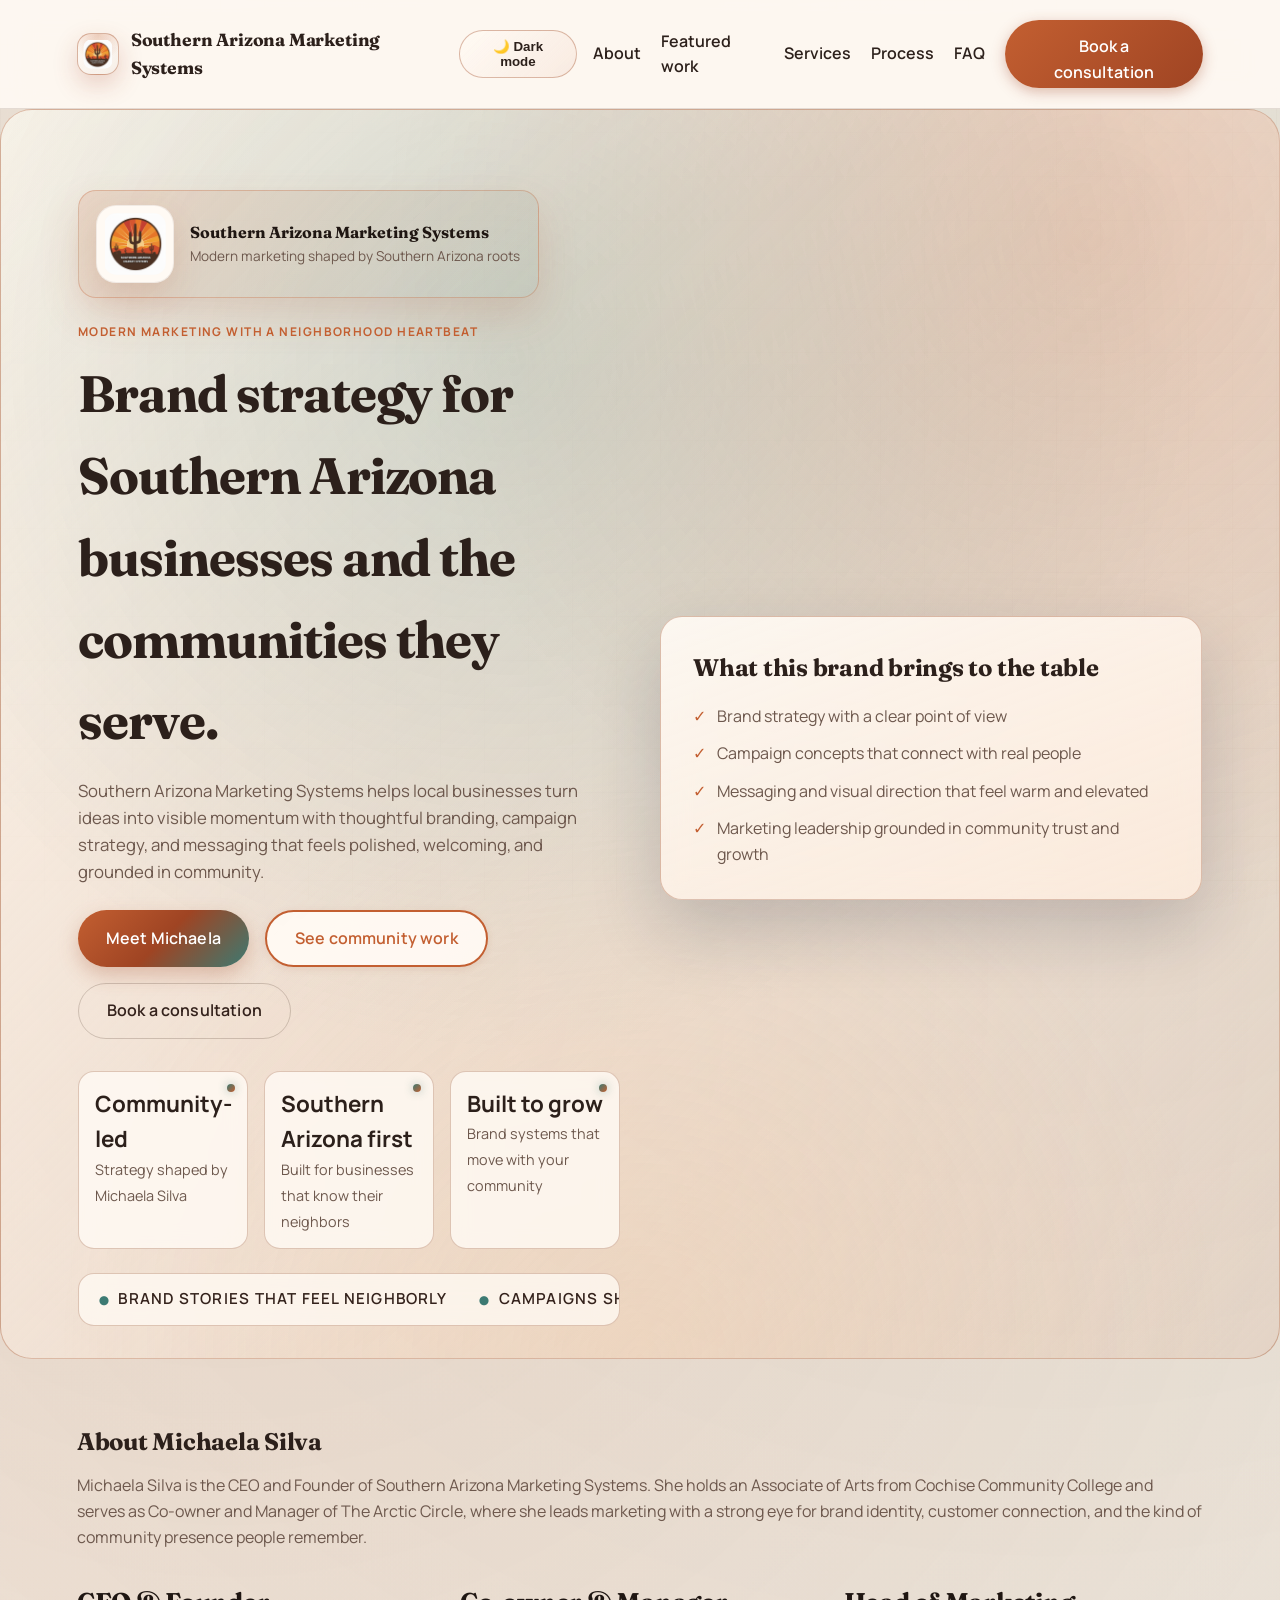
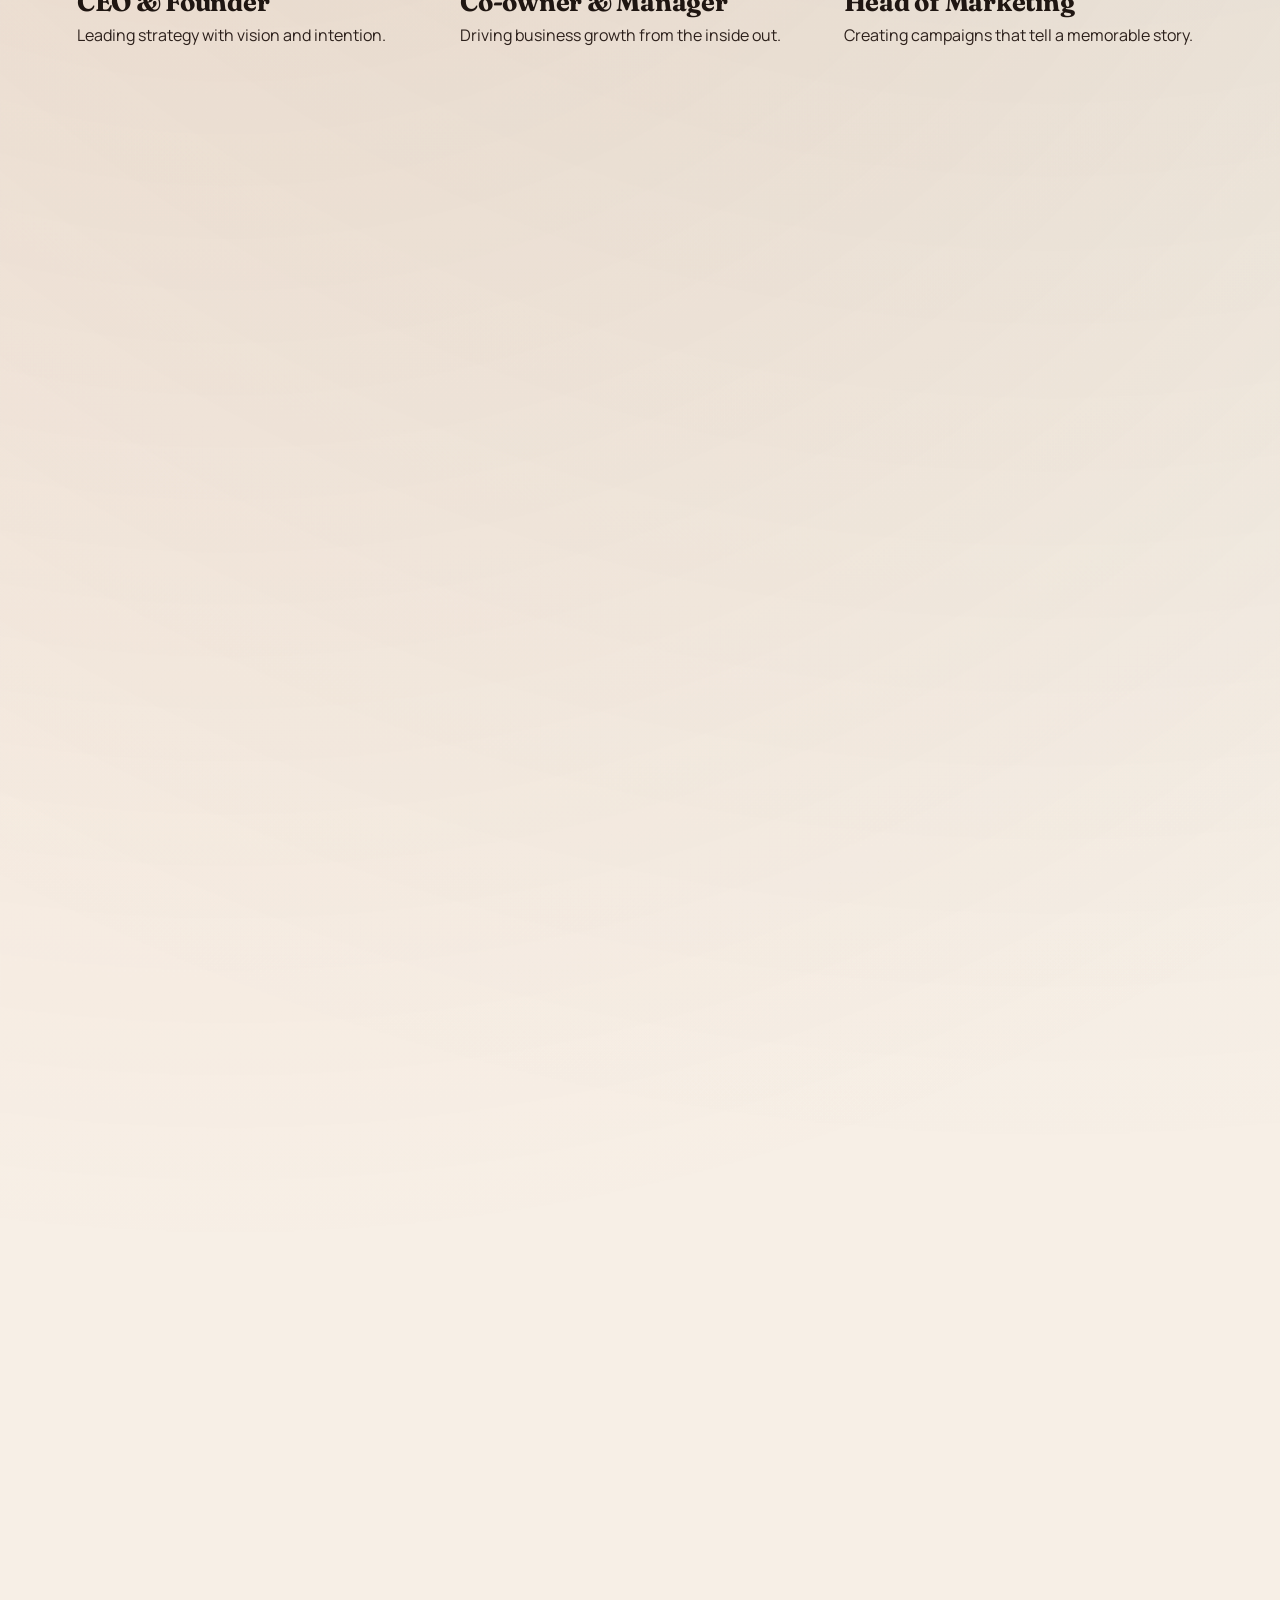
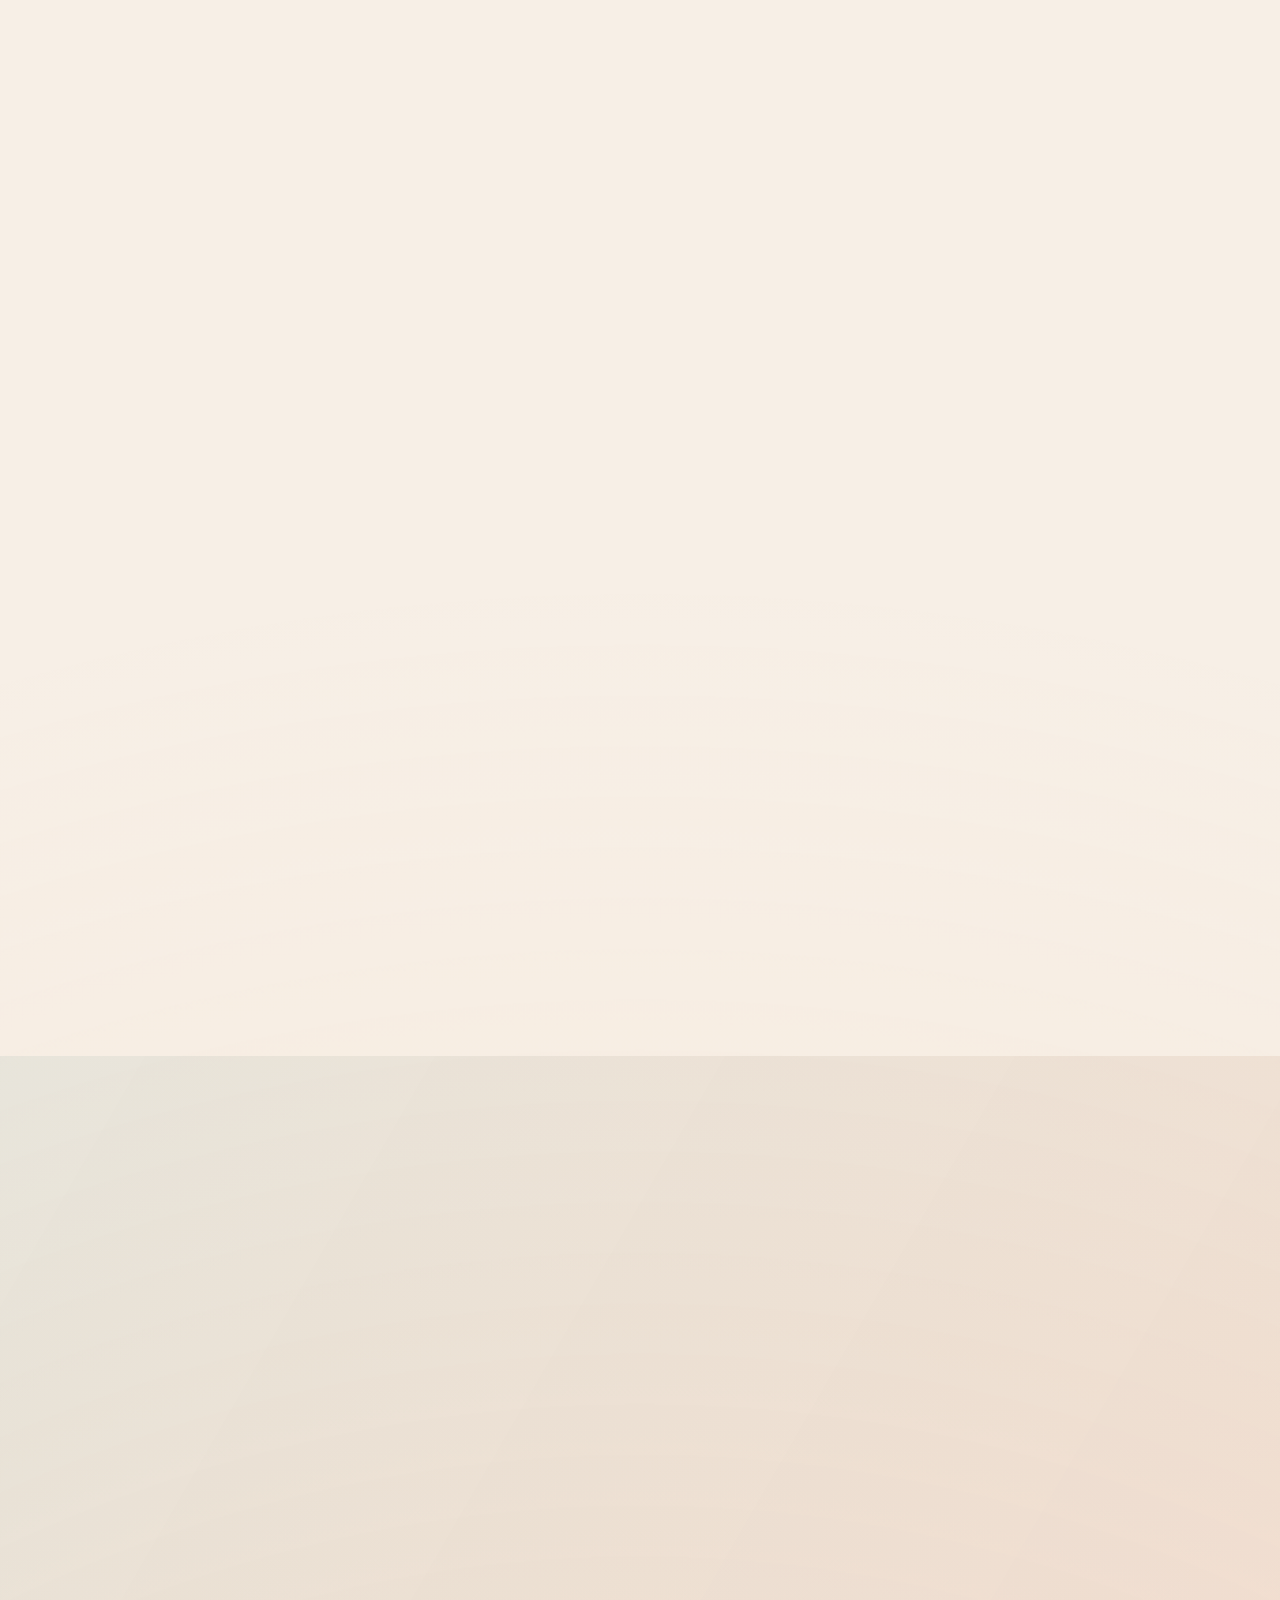
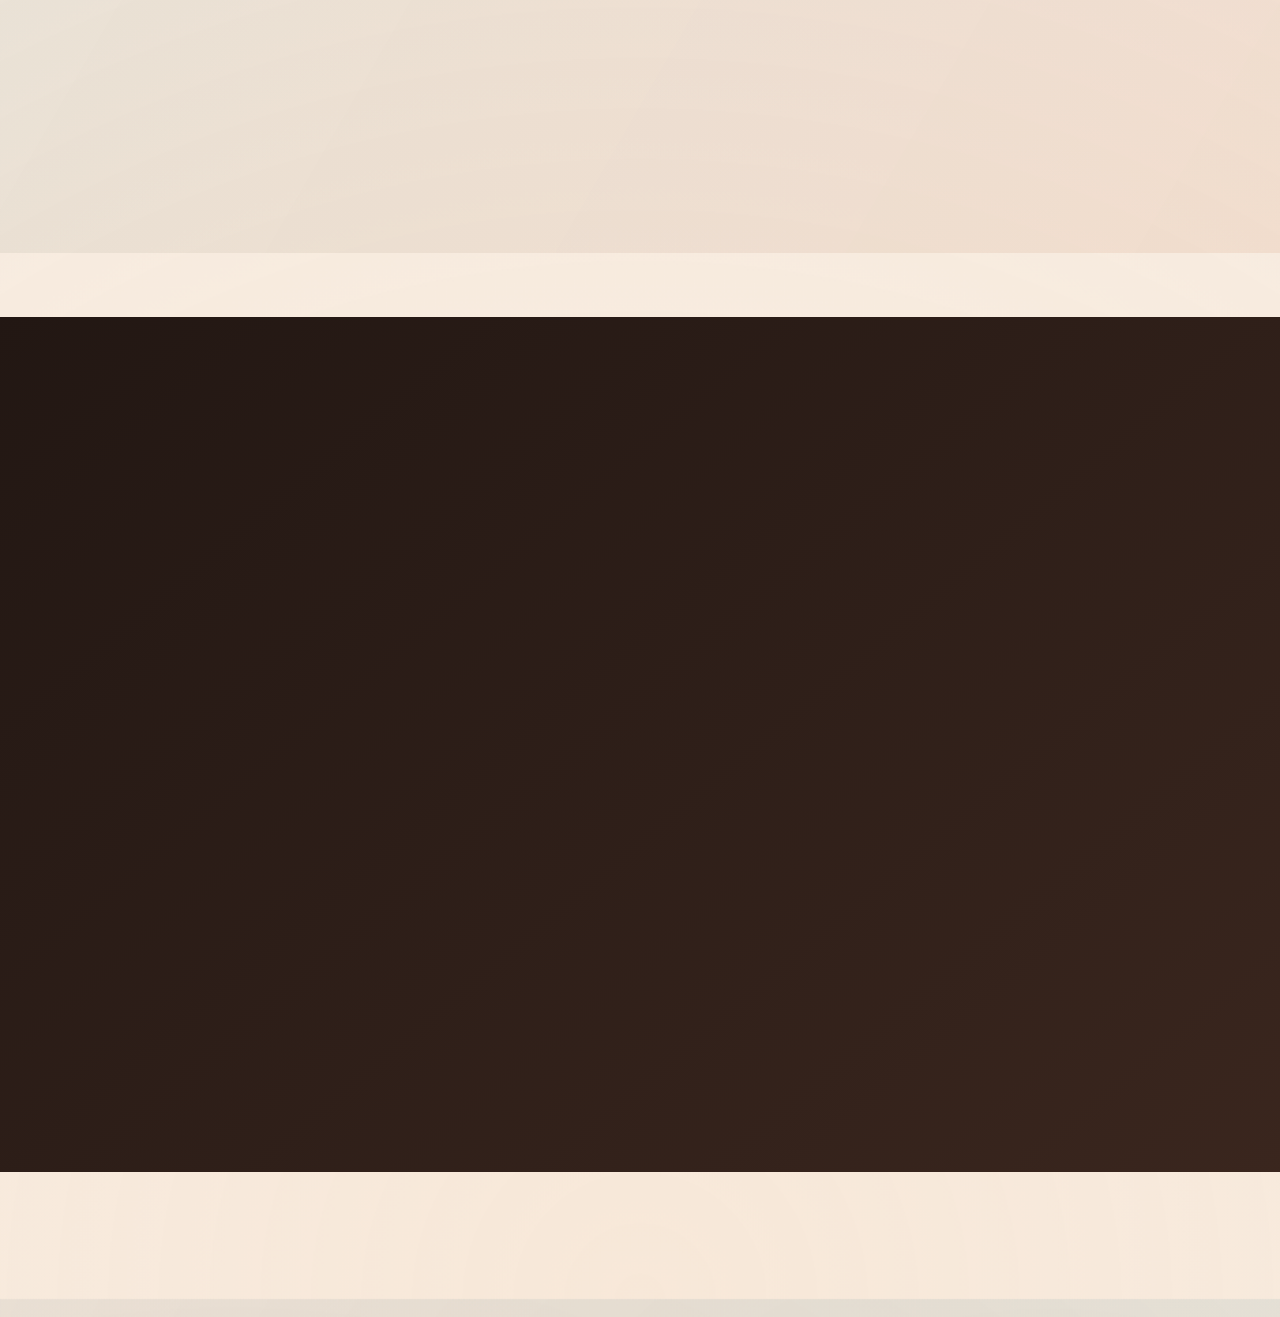
==== commit 015ccbf9: "saved" ====
--- a/index.html
+++ b/index.html
@@ -3,30 +3,30 @@
   <head>
     <meta charset="UTF-8" />
     <meta name="viewport" content="width=device-width, initial-scale=1" />
-    <title>Southern Arizona Marketing Systems | AI Marketing + Web Growth</title>
+    <title>Southern Arizona Marketing Systems | Community-Rooted Brand Strategy</title>
     <meta
       name="description"
-      content="Southern Arizona Marketing Systems delivers AI-powered marketing, website optimization, and automation for rural businesses across Tucson and Cochise County. Get a free audit."
+      content="Southern Arizona Marketing Systems is a marketing brand focused on helping local businesses grow with strategy, branding, and campaigns rooted in Southern Arizona community."
     />
     <meta name="robots" content="index, follow" />
     <link rel="canonical" href="https://southernarizonamarketingsystems.com/" />
     <meta property="og:type" content="website" />
-    <meta property="og:title" content="Southern Arizona Marketing Systems | AI Marketing + Web Growth" />
+    <meta property="og:title" content="Southern Arizona Marketing Systems | Community-Rooted Brand Strategy" />
     <meta
       property="og:description"
-      content="AI-powered marketing systems, website optimization, and automation for Southern Arizona businesses."
+      content="Community-rooted marketing strategy, branding, and campaign development for businesses in Southern Arizona."
     />
     <meta property="og:url" content="https://southernarizonamarketingsystems.com/" />
     <meta property="og:image" content="https://southernarizonamarketingsystems.com/images/IMG_1869.PNG" />
     <meta name="twitter:card" content="summary_large_image" />
-    <meta name="twitter:title" content="Southern Arizona Marketing Systems | AI Marketing + Web Growth" />
+    <meta name="twitter:title" content="Southern Arizona Marketing Systems | Community-Rooted Brand Strategy" />
     <meta
       name="twitter:description"
-      content="AI-powered marketing systems, website optimization, and automation for Southern Arizona businesses."
+      content="Community-rooted marketing strategy, branding, and campaign development for businesses in Southern Arizona."
     />
     <meta name="twitter:image" content="https://southernarizonamarketingsystems.com/images/IMG_1869.PNG" />
-    <meta name="theme-color" content="#1f2933" media="(prefers-color-scheme: light)" />
-    <meta name="theme-color" content="#0b0f14" media="(prefers-color-scheme: dark)" />
+    <meta name="theme-color" content="#d7b79c" media="(prefers-color-scheme: light)" />
+    <meta name="theme-color" content="#18110f" media="(prefers-color-scheme: dark)" />
     
     <!-- Performance: DNS prefetch and preconnect for faster resource loading -->
     <link rel="dns-prefetch" href="https://fonts.googleapis.com" />
@@ -39,15 +39,15 @@
     
     <!-- Performance: Load font with optimal display strategy -->
     <link
-      href="https://fonts.googleapis.com/css2?family=Outfit:wght@400;500;600&family=Space+Grotesk:wght@500;600;700&display=swap"
+      href="https://fonts.googleapis.com/css2?family=Manrope:wght@400;500;600;700;800&family=Fraunces:opsz,wght@9..144,600;9..144,700&display=swap"
       rel="stylesheet"
     />
     
     <!-- Performance: Use minified CSS for faster load -->
-    <link rel="stylesheet" href="styles.min.css" />
+    <link rel="stylesheet" href="styles.css" />
     
     <!-- Performance: Defer JavaScript execution -->
-    <script defer src="script.min.js"></script>
+    <script defer src="script.js"></script>
     <script type="application/ld+json">
       {
         "@context": "https://schema.org",
@@ -55,7 +55,7 @@
         "name": "Southern Arizona Marketing Systems",
         "url": "https://southernarizonamarketingsystems.com/",
         "image": "https://southernarizonamarketingsystems.com/images/IMG_1869.PNG",
-        "description": "AI-powered marketing systems, website optimization, and automation for Southern Arizona businesses.",
+        "description": "Community-rooted marketing strategy, branding, and campaign development for businesses in Southern Arizona.",
         "address": {
           "@type": "PostalAddress",
           "addressRegion": "AZ",
@@ -88,11 +88,11 @@
         </button>
         <ul class="nav-menu" id="nav-menu" aria-label="Primary navigation">
           <li><a href="#about">About</a></li>
-          <li><a href="#solutions">Solutions</a></li>
+          <li><a href="#work">Featured work</a></li>
           <li><a href="#services">Services</a></li>
-          <li><a href="#build">Build process</a></li>
+          <li><a href="#process">Process</a></li>
           <li><a href="#faq">FAQ</a></li>
-          <li><a class="button button--cta" href="#contact">Get a Free Audit</a></li>
+          <li><a class="button button--cta" href="#contact">Book a consultation</a></li>
         </ul>
       </nav>
     </header>
@@ -106,55 +106,52 @@
             <img src="images/IMG_1869.PNG" alt="Southern Arizona Marketing Systems logo" loading="eager" decoding="async" width="78" height="78" />
             <div>
               <p class="hero__logo-title">Southern Arizona Marketing Systems</p>
-              <p class="hero__logo-subtitle">Rural-First Marketing Systems</p>
+              <p class="hero__logo-subtitle">Modern marketing shaped by Southern Arizona roots</p>
             </div>
           </div>
-          <p class="eyebrow">Marketing Systems for Rural Growth</p>
-          <h1 id="hero-title">Data-Driven Marketing for Southern Arizona Businesses</h1>
+          <p class="eyebrow">Modern marketing with a neighborhood heartbeat</p>
+          <h1 id="hero-title">Brand strategy for Southern Arizona businesses and the communities they serve.</h1>
           <p class="lead">
-            We help rural Southern Arizona businesses grow with AI-powered marketing automation, 
-            strategic websites, and measurable results. From Tucson to Cochise County, 
-            we build systems that turn leads into loyal customers.
+            Southern Arizona Marketing Systems helps local businesses turn ideas into visible momentum with thoughtful branding, campaign strategy, and messaging that feels polished, welcoming, and grounded in community.
           </p>
           <div class="hero__actions">
-            <a class="button button--primary" href="#contact">Get a Free Audit</a>
-            <a class="button button--secondary" href="#contact">Book a Consultation</a>
-            <a class="button button--ghost" href="#services">Explore services</a>
+            <a class="button button--primary" href="#about">Meet Michaela</a>
+            <a class="button button--secondary" href="#work">See community work</a>
+            <a class="button button--ghost" href="#contact">Book a consultation</a>
           </div>
           <ul class="hero__stats">
             <li>
-              <strong>30+ hrs</strong>
-              <span>Saved Monthly</span>
+              <strong>Community-led</strong>
+              <span>Strategy shaped by Michaela Silva</span>
             </li>
             <li>
-              <strong>3x</strong>
-              <span>Client Response Rates</span>
+              <strong>Southern Arizona first</strong>
+              <span>Built for businesses that know their neighbors</span>
             </li>
             <li>
-              <strong>100%</strong>
-              <span>Tailored to Rural Markets</span>
+              <strong>Built to grow</strong>
+              <span>Brand systems that move with your community</span>
             </li>
           </ul>
           <div class="hero__ticker" aria-live="polite">
             <div class="ticker__track">
-              <span class="ticker__item">Live pipeline health +18%</span>
-              <span class="ticker__item">Automations deployed in 7 days</span>
-              <span class="ticker__item">Avg. reply time down 42%</span>
-              <span class="ticker__item">Lead capture up 2.6x</span>
-              <span class="ticker__item">Conversion lift +31%</span>
-              <span class="ticker__item">Live pipeline health +18%</span>
-              <span class="ticker__item">Automations deployed in 7 days</span>
-              <span class="ticker__item">Avg. reply time down 42%</span>
+              <span class="ticker__item">Brand stories that feel neighborly</span>
+              <span class="ticker__item">Campaigns shaped for local audiences</span>
+              <span class="ticker__item">Messaging with confidence and warmth</span>
+              <span class="ticker__item">Creative direction with desert character</span>
+              <span class="ticker__item">Brand stories that feel neighborly</span>
+              <span class="ticker__item">Campaigns shaped for local audiences</span>
+              <span class="ticker__item">Messaging with confidence and warmth</span>
             </div>
           </div>
         </header>
         <aside class="hero__card">
-          <h2>Workflow Snapshot</h2>
+          <h2>What this brand brings to the table</h2>
           <ul>
-            <li>Lead Capture → Auto Qualification</li>
-            <li>Personalized Outreach Sequences</li>
-            <li>Website + Email Optimization Insights</li>
-            <li>Reporting Dashboard with Next Steps</li>
+            <li>Brand strategy with a clear point of view</li>
+            <li>Campaign concepts that connect with real people</li>
+            <li>Messaging and visual direction that feel warm and elevated</li>
+            <li>Marketing leadership grounded in community trust and growth</li>
           </ul>
         </aside>
       </section>
@@ -162,54 +159,75 @@
       <!-- About -->
       <section class="section" id="about" aria-labelledby="about-title">
         <header class="section__header">
-          <h2 id="about-title">About Southern Arizona Marketing Systems</h2>
+          <h2 id="about-title">About Michaela Silva</h2>
           <p>
-            We combine AI automation with practical marketing execution so rural
-            businesses can compete and thrive. Co-founders Aidyn and Micka are
-            siblings who bring complementary strengths: Aidyn is a 15-year-old
-            entrepreneur, and Micka is a Cochise College graduate who studies
-            biomedical science at ASU. Together, they focus on measurable wins and
-            sustainable client relationships.
+            Michaela Silva is the CEO and Founder of Southern Arizona Marketing Systems. She holds an Associate of Arts from Cochise Community College and serves as Co-owner and Manager of The Arctic Circle, where she leads marketing with a strong eye for brand identity, customer connection, and the kind of community presence people remember.
           </p>
         </header>
         <ul class="metrics">
           <li>
-            <h3>New Venture</h3>
-            <p>Fresh Perspective for Modern Brands</p>
+            <h3>CEO & Founder</h3>
+            <p>Leading strategy with vision and intention.</p>
           </li>
           <li>
-            <h3>Youth-Forward</h3>
-            <p>Campaigns that Resonate with Gen Z</p>
+            <h3>Co-owner & Manager</h3>
+            <p>Driving business growth from the inside out.</p>
           </li>
           <li>
-            <h3>Community-Led</h3>
-            <p>Social-first Engagement for Local Growth</p>
+            <h3>Head of Marketing</h3>
+            <p>Creating campaigns that tell a memorable story.</p>
           </li>
         </ul>
+      </section>
+
+      <!-- Featured Work -->
+      <section class="section" id="work" aria-labelledby="work-title">
+        <header class="section__header">
+          <h2 id="work-title">Featured campaigns & community branding work</h2>
+          <p>Michaela’s work blends strategy, storytelling, and local insight to help brands show up with confidence and a stronger sense of place.</p>
+        </header>
+        <div class="grid grid--two">
+          <article class="card">
+            <h3>The Arctic Circle Brand Story</h3>
+            <p>Helped shape a more distinctive, customer-centered brand presence rooted in community, consistency, and local loyalty.</p>
+          </article>
+          <article class="card">
+            <h3>Seasonal Campaigns</h3>
+            <p>Built promotional concepts and messaging that highlighted launches, events, and customer engagement with a neighbor-first tone.</p>
+          </article>
+          <article class="card">
+            <h3>Local Business Messaging</h3>
+            <p>Refined offers, positioning, and tone so businesses could speak with clarity, warmth, and stronger appeal.</p>
+          </article>
+          <article class="card">
+            <h3>Visual Brand Direction</h3>
+            <p>Created brand-forward creative direction that made services feel polished, memorable, and ready for lasting growth.</p>
+          </article>
+        </div>
       </section>
 
       <!-- Solutions -->
       <section class="section section--alt" id="solutions" aria-labelledby="solutions-title">
         <header class="section__header">
-          <h2 id="solutions-title">Solutions built for you</h2>
-          <p>From strategy to execution, we simplify your marketing stack.</p>
+          <h2 id="solutions-title">What we build for local brands</h2>
+          <p>From first impression to long-term visibility, every engagement is shaped around your voice, your people, and the next step your community can feel.</p>
         </header>
         <div class="grid grid--two">
           <article class="callout">
-            <h3>Startup Launch</h3>
-            <p>Brand positioning, quick-turn websites, and a lead nurture funnel.</p>
+            <h3>Brand Positioning</h3>
+            <p>Clarify who you are, what makes you distinct, and how you show up in the market with local trust.</p>
           </article>
           <article class="callout">
-            <h3>Growth Accelerator</h3>
-            <p>AI-driven outreach, analytics dashboards, and optimization sprints.</p>
+            <h3>Campaign Development</h3>
+            <p>Turn ideas into compelling promotions, launches, and consistent storytelling that invites people in.</p>
+          </article>
+          <article class="callout">
+            <h3>Digital Presence</h3>
+            <p>Strengthen your website, social presence, and digital messaging to support growth without losing your voice.</p>
           </article>
           <article class="callout">
             <h3>Community Engagement</h3>
-            <p>Localized campaigns to build trust and long-term customer loyalty.</p>
-          </article>
-          <article class="callout">
-            <h3>Retention Boost</h3>
-            <p>Automated check-ins, renewal prompts, and referral workflows.</p>
+            <p>Build local visibility with a tone and approach that resonates with neighbors, families, and repeat customers.</p>
           </article>
         </div>
       </section>
@@ -218,176 +236,133 @@
       <section class="section" id="services" aria-labelledby="services-title">
         <header class="section__header">
           <h2 id="services-title">Services</h2>
-          <p>Full-funnel support that keeps your team focused on relationships.</p>
+          <p>Flexible support for businesses that want a stronger brand and momentum that feels grounded in real relationships.</p>
         </header>
         <div class="grid">
           <article class="card">
-            <h3>AI Agent Playbooks</h3>
-            <p>Design and deploy AI agents that qualify leads and schedule calls.</p>
-          </article>
-          <article class="card">
-            <h3>Website Optimization</h3>
-            <p>Modernize messaging, improve conversion paths, and track outcomes.</p>
-          </article>
-          <article class="card">
-            <h3>Email & Social Campaigns</h3>
-            <p>Automated sequences tailored to your audiences and rural markets.</p>
+            <h3>Brand Strategy</h3>
+            <p>Positioning, messaging, and creative direction for businesses that want to stand out.</p>
+          </article>
+          <article class="card">
+            <h3>Campaign Development</h3>
+            <p>Promotions, launches, and storytelling designed to create stronger visibility.</p>
+          </article>
+          <article class="card">
+            <h3>Digital Presence</h3>
+            <p>Website copy, content direction, and social messaging that support growth.</p>
           </article>
         </div>
         <div class="plans">
           <header class="section__header section__header--compact">
-            <h3>Plans</h3>
+            <h3>Support options</h3>
             <p>Flexible tiers that scale with your growth goals.</p>
           </header>
           <div class="plans__grid">
             <article class="plan">
               <header class="plan__header">
-                <h4>Basic</h4>
+                <h4>Brand Launch</h4>
                 <p class="plan__price">
-                  <span>Website fee: $99.99</span>
-                  <span>Monthly fee: $49.99</span>
+                  <span>$24.99 / month</span>
+                  <span>Brand foundation for a fresh start</span>
                 </p>
               </header>
               <ul class="plan__list">
-                <li>Monthly security updates</li>
-                <li>Domain hosting</li>
-                <li>Emergency fixes</li>
-                <li>1 hour of support per month</li>
+                <li>Brand messaging direction</li>
+                <li>Website copy refresh</li>
+                <li>Social media positioning</li>
+                <li>1 strategy session</li>
               </ul>
             </article>
             <article class="plan plan--featured">
               <header class="plan__header">
                 <p class="plan__badge">Most popular</p>
-                <h4>Growth</h4>
+                <h4>Growth Support</h4>
                 <p class="plan__price">
-                  <span>Website fee: $124.99</span>
-                  <span>Monthly fee: $74.99</span>
+                  <span>$34.99 / month</span>
+                  <span>Ongoing momentum for businesses ready to expand</span>
                 </p>
               </header>
               <ul class="plan__list">
-                <li>Everything in Basic</li>
-                <li>Content updates</li>
-                <li>Basic SEO maintenance</li>
-                <li>Monthly analytics reports</li>
-                <li>3 hours of support per month</li>
+                <li>Everything in Brand Launch</li>
+                <li>Campaign planning</li>
+                <li>Content direction</li>
+                <li>Monthly strategy check-ins</li>
               </ul>
             </article>
             <article class="plan">
               <header class="plan__header">
-                <h4>Full</h4>
+                <h4>Signature Growth</h4>
                 <p class="plan__price">
-                  <span>Website fee: $149.99</span>
-                  <span>Monthly fee: $99.99</span>
+                  <span>$44.99 / month</span>
+                  <span>Full-scale support for ambitious brand building</span>
                 </p>
               </header>
               <ul class="plan__list">
-                <li>Everything in Growth</li>
-                <li>Monthly social media analytics reports</li>
-                <li>Email marketing campaigns</li>
-                <li>Bi-weekly updates</li>
-                <li>Addition of AI assistant</li>
-                <li>6 hours of support monthly</li>
+                <li>Everything in Growth Support</li>
+                <li>Launch campaign development</li>
+                <li>Brand storytelling support</li>
+                <li>Priority collaboration</li>
               </ul>
             </article>
+            <article class="plan">
+              <header class="plan__header">
+                <h4>Website + Domain Management</h4>
+                <p class="plan__price">
+                  <span>$19.99 / month</span>
+                  <span>Website and domain management only</span>
+                </p>
+              </header>
+              <ul class="plan__list">
+                <li>Website maintenance</li>
+                <li>Domain management</li>
+                <li>Basic support and updates</li>
+              </ul>
+            </article>
+          </div>
+          <div class="plans__cta">
+            <a class="button button--secondary" href="process.html">See how we move forward</a>
           </div>
         </div>
         
         <!-- Service CTA -->
         <div class="cta-banner">
           <h3>Ready to grow your Southern Arizona business?</h3>
-          <p>Get a free marketing audit and discover opportunities to increase your leads and revenue.</p>
+          <p>Let’s create a marketing direction that feels clear, confident, and rooted in the communities you care about.</p>
           <div class="cta-banner__actions">
-            <a class="button button--primary" href="#contact">Get a Free Audit</a>
-            <a class="button button--secondary" href="#contact">Book a Consultation</a>
-          </div>
-        </div>
-      </section>
-
-      <!-- Process -->
-      <section class="section" id="process" aria-labelledby="process-title">
-        <header class="section__header">
-          <h2 id="process-title">Our process</h2>
-          <p>A simple, repeatable system to move from goals to measurable growth.</p>
-        </header>
-        <ol class="process">
-          <li>
-            <h3>Discover</h3>
-            <p>Clarify goals, audiences, and current bottlenecks with a focused diagnostic session.</p>
-            <ul>
-              <li>Business Goals Alignment</li>
-              <li>Audience Insights + Positioning</li>
-              <li>Pipeline Health Audit</li>
-            </ul>
-          </li>
-          <li>
-            <h3>Design</h3>
-            <p>Build a tailored plan with AI workflows, messaging, and conversion-ready experiences.</p>
-            <ul>
-              <li>Campaign Architecture</li>
-              <li>Automation Blueprint</li>
-              <li>Web + Email Experience Mapping</li>
-            </ul>
-          </li>
-          <li>
-            <h3>Deploy</h3>
-            <p>Launch campaigns, websites, and automation with performance tracking baked in.</p>
-            <ul>
-              <li>Site + Funnel Rollout</li>
-              <li>CRM + Automation Setup</li>
-              <li>Analytics Instrumentation</li>
-            </ul>
-          </li>
-          <li>
-            <h3>Optimize</h3>
-            <p>Measure results, refine, and scale what works through monthly growth sprints.</p>
-            <ul>
-              <li>Insights + Reporting</li>
-              <li>A/B Testing Priorities</li>
-              <li>Growth Roadmap Updates</li>
-            </ul>
-          </li>
-        </ol>
-      </section>
+            <a class="button button--primary" href="#contact">Book a consultation</a>
+            <a class="button button--secondary" href="#contact">Share your goals</a>
+          </div>
+        </div>
+      </section>
+
       <!-- FAQ -->
       <section class="section section--alt" id="faq" aria-labelledby="faq-title">
         <header class="section__header">
           <h2 id="faq-title">FAQ</h2>
-          <p>Quick answers to common questions.</p>
+          <p>Quick answers to common questions from local businesses and community partners.</p>
         </header>
         <div class="faq">
           <details>
             <summary>How quickly can we get started?</summary>
-            <p>Most projects start within 1–2 weeks after discovery and scope approval.</p>
+            <p>Most projects start with a discovery conversation and move into planning shortly after.</p>
           </details>
           <details>
-            <summary>Do you work with very small businesses?</summary>
-            <p>Yes. We focus on rural and local teams looking for practical, measurable wins.</p>
+            <summary>Do you work with small local businesses?</summary>
+            <p>Yes. We work with businesses that want clearer messaging and stronger visibility.</p>
           </details>
           <details>
-            <summary>What tools do you use for automation?</summary>
-            <p>We select tools based on your needs and budget, prioritizing simplicity and ROI.</p>
-          </details>
-          <details>
-            <summary>Can you improve an existing website?</summary>
-            <p>Absolutely. We modernize messaging, UX, and conversion paths.</p>
-          </details>
-          <details>
-            <summary>What does the build process look like?</summary>
-            <p>We run a four-step build: strategy, experience design, build + automation, then launch with optimization.</p>
-          </details>
-          <details>
-            <summary>How do we measure success?</summary>
-            <p>We define key outcomes up front, then review metrics in monthly reports to refine the plan.</p>
+            <summary>What kinds of services do you offer?</summary>
+            <p>Branding, campaign development, messaging, and digital presence support.</p>
           </details>
         </div>
         
         <!-- FAQ CTA -->
         <div class="cta-banner">
           <h3>Still have questions?</h3>
-          <p>Let's discuss your specific needs and create a custom marketing plan for your business.</p>
+          <p>Let’s talk about your goals and create a marketing direction that feels aligned with the future you want.</p>
           <div class="cta-banner__actions">
-            <a class="button button--primary" href="#contact">Get a Free Audit</a>
-            <a class="button button--secondary" href="#contact">Book a Consultation</a>
+            <a class="button button--primary" href="#contact">Book a consultation</a>
+            <a class="button button--secondary" href="#contact">Share your goals</a>
           </div>
         </div>
       </section>
@@ -396,16 +371,15 @@
       <section class="section section--accent" id="contact" aria-labelledby="contact-title">
         <div class="contact">
           <article>
-            <h2 id="contact-title">Get Your Free Marketing Audit</h2>
+              <h2 id="contact-title">Let’s build your next chapter together</h2>
             <p>
-              Share your goals and challenges. We'll provide a complimentary audit with 
-              actionable recommendations to help your Southern Arizona business grow.
+                Share your goals and challenges. We’ll help you shape a marketing direction that feels clear, confident, and ready for what comes next in your community.
             </p>
             <ul class="contact__benefits">
-              <li>✓ Free 30-minute consultation</li>
-              <li>✓ Custom Growth Strategy</li>
-              <li>✓ No-Obligation Proposal</li>
-              <li>✓ Response Within 24 Hours</li>
+              <li>✓ Complimentary consultation</li>
+              <li>✓ Brand and campaign guidance</li>
+              <li>✓ Thoughtful next-step recommendations</li>
+              <li>✓ Responsive communication</li>
             </ul>
           </article>
           <form class="contact__form" action="mailto:silva.marketing.freelanceandmore@gmail.com" method="post" enctype="text/plain" aria-describedby="form-note form-status">
@@ -421,7 +395,7 @@
             <label for="contact-message">Tell us about your business goals <span class="required">*</span></label>
             <textarea id="contact-message" name="message" rows="5" placeholder="What challenges are you facing? What are your growth goals?" required aria-required="true"></textarea>
             
-            <button class="button button--primary button--large" type="submit">Get My Free Audit</button>
+            <button class="button button--primary button--large" type="submit">Start the conversation</button>
             <p class="form-status" id="form-status" role="status" aria-live="polite"></p>
             <p class="form-note" id="form-note">We’ll respond within two business days.</p>
           </form>
@@ -433,13 +407,13 @@
     <footer class="site-footer">
       <div class="footer-brand">
         <img src="images/IMG_1869.PNG" alt="Southern Arizona Marketing Systems logo" loading="lazy" decoding="async" width="46" height="46" />
-        <p>© 2026 Southern Arizona Marketing Systems. All rights reserved.</p>
+        <p>© 2026 Southern Arizona Marketing Systems. Proudly rooted in Southern Arizona.</p>
       </div>
       <nav class="footer-links" aria-label="Footer">
         <a href="#about">About</a>
-        <a href="#solutions">Solutions</a>
+        <a href="#work">Featured work</a>
         <a href="#services">Services</a>
-        <a href="#process">Process</a>
+        <a href="process.html">Process</a>
         <a href="#faq">FAQ</a>
         <a href="#contact">Contact</a>
       </nav>
--- a/styles.css
+++ b/styles.css
@@ -0,0 +1,1275 @@
+:root {
+  color-scheme: light;
+  --bg: #f7efe6;
+  --surface: #fffaf4;
+  --primary: #34221c;
+  --primary-dark: #1f1612;
+  --accent: #c35f31;
+  --accent-dark: #9f4423;
+  --accent-cool: #3c7a72;
+  --accent-cool-dark: #255f58;
+  --text: #2c201b;
+  --muted: #6d584d;
+  --border: rgba(76, 51, 39, 0.14);
+  --shadow: 0 24px 60px rgba(56, 35, 24, 0.12);
+  --success: #2f7a61;
+  --focus-ring: #9f4423;
+  --font-body: "Manrope", system-ui, sans-serif;
+  --font-display: "Fraunces", "Manrope", serif;
+}
+
+body[data-theme="dark"] {
+  color-scheme: dark;
+  --bg: #140f0d;
+  --surface: #1c1512;
+  --primary: #f6ece4;
+  --primary-dark: #fff7f0;
+  --accent: #ed8a58;
+  --accent-dark: #c96a39;
+  --accent-cool: #6fb3a8;
+  --accent-cool-dark: #4f8f86;
+  --text: #f5ece5;
+  --muted: #d4c0b5;
+  --border: rgba(226, 200, 187, 0.18);
+  --shadow: 0 28px 70px rgba(0, 0, 0, 0.45);
+  --success: #7dd3b0;
+  --focus-ring: #ed8a58;
+}
+
+* {
+  box-sizing: border-box;
+  margin: 0;
+  padding: 0;
+}
+
+body {
+  font-family: var(--font-body);
+  color: var(--text);
+  background: radial-gradient(circle at 18% 16%, rgba(195, 95, 49, 0.14), transparent 36%),
+    radial-gradient(circle at 82% 8%, rgba(60, 122, 114, 0.12), transparent 40%),
+    radial-gradient(circle at 50% 100%, rgba(249, 199, 155, 0.18), transparent 38%),
+    var(--bg);
+  line-height: 1.6;
+  overflow-x: hidden;
+  position: relative;
+  isolation: isolate;
+}
+
+body::before {
+  content: "";
+  position: fixed;
+  inset: 0;
+  background-image: linear-gradient(rgba(76, 51, 39, 0.05) 1px, transparent 1px),
+    linear-gradient(90deg, rgba(76, 51, 39, 0.05) 1px, transparent 1px),
+    radial-gradient(circle at center, rgba(255, 255, 255, 0.14) 0, rgba(255, 255, 255, 0) 58%);
+  background-size: 44px 44px, 44px 44px, 100% 100%;
+  opacity: 0.38;
+  z-index: -1;
+  pointer-events: none;
+}
+
+html {
+  scroll-behavior: smooth;
+}
+
+a {
+  color: inherit;
+  text-decoration: none;
+}
+
+h1,
+h2,
+h3,
+h4 {
+  font-family: var(--font-display);
+  letter-spacing: -0.01em;
+}
+
+a:focus-visible,
+button:focus-visible,
+input:focus-visible,
+textarea:focus-visible,
+summary:focus-visible {
+  outline: 3px solid var(--focus-ring);
+  outline-offset: 3px;
+  border-radius: 4px;
+}
+
+img {
+  max-width: 100%;
+  display: block;
+}
+
+.sr-only {
+  position: absolute;
+  width: 1px;
+  height: 1px;
+  padding: 0;
+  margin: -1px;
+  overflow: hidden;
+  clip: rect(0, 0, 0, 0);
+  border: 0;
+}
+
+.skip-link {
+  position: absolute;
+  top: 1rem;
+  left: 1rem;
+  background: var(--primary);
+  color: #ffffff;
+  padding: 0.6rem 1rem;
+  border-radius: 999px;
+  transform: translateY(-200%);
+  transition: transform 0.2s ease;
+  z-index: 20;
+}
+
+.skip-link:focus {
+  transform: translateY(0);
+}
+
+.reveal {
+  opacity: 0;
+  transform: translateY(18px);
+  transition: opacity 0.6s ease, transform 0.6s ease;
+}
+
+.reveal.is-visible {
+  opacity: 1;
+  transform: translateY(0);
+}
+
+.site-header {
+  background: color-mix(in srgb, var(--surface) 90%, transparent);
+  border-bottom: 1px solid var(--border);
+  position: sticky;
+  top: 0;
+  z-index: 10;
+  backdrop-filter: blur(16px) saturate(140%);
+}
+
+.nav {
+  display: flex;
+  align-items: center;
+  justify-content: space-between;
+  padding: 1.25rem 6vw;
+  gap: 1rem;
+}
+
+.brand {
+  display: inline-flex;
+  align-items: center;
+  gap: 0.75rem;
+  font-weight: 700;
+  font-size: 1.1rem;
+}
+
+.brand span {
+  font-family: var(--font-display);
+  letter-spacing: -0.01em;
+}
+
+.brand__logo {
+  width: 42px;
+  height: 42px;
+  padding: 0.35rem;
+  border-radius: 14px;
+  background: radial-gradient(circle at top, rgba(195, 95, 49, 0.28), transparent 60%),
+    linear-gradient(135deg, #fffaf4, rgba(76, 51, 39, 0.04));
+  border: 1px solid color-mix(in srgb, var(--accent) 30%, var(--border));
+  box-shadow: 0 10px 24px rgba(159, 68, 35, 0.22);
+}
+
+.nav-menu {
+  display: flex;
+  align-items: center;
+  gap: 1.25rem;
+  list-style: none;
+  padding: 0;
+  margin: 0;
+}
+
+.nav-menu a {
+  font-weight: 600;
+  position: relative;
+  padding-bottom: 0.2rem;
+}
+
+.nav-menu a::after {
+  content: "";
+  position: absolute;
+  left: 0;
+  bottom: 0;
+  width: 100%;
+  height: 2px;
+  background: linear-gradient(90deg, var(--accent-cool), var(--accent));
+  transform: scaleX(0);
+  transform-origin: left;
+  transition: transform 0.3s ease;
+}
+
+.nav-menu a:hover::after,
+.nav-menu a:focus-visible::after {
+  transform: scaleX(1);
+}
+
+.theme-toggle {
+  border: 1px solid color-mix(in srgb, var(--accent) 28%, var(--border));
+  background: linear-gradient(135deg, rgba(255, 250, 244, 0.92), rgba(195, 95, 49, 0.08));
+  color: var(--text);
+  padding: 0.5rem 0.9rem;
+  border-radius: 999px;
+  font-weight: 600;
+  cursor: pointer;
+  transition: transform 0.2s ease, box-shadow 0.2s ease;
+}
+
+.theme-toggle:hover {
+  box-shadow: 0 8px 18px rgba(159, 68, 35, 0.14);
+}
+
+.nav-toggle {
+  display: none;
+  background: none;
+  border: none;
+  cursor: pointer;
+  padding: 0.25rem;
+}
+
+.nav-toggle__bar {
+  display: block;
+  width: 24px;
+  height: 2px;
+  background: var(--text);
+  margin: 5px 0;
+}
+
+main {
+  display: flex;
+  flex-direction: column;
+  gap: 4rem;
+}
+
+.hero {
+  position: relative;
+  overflow: hidden;
+  border-radius: 32px;
+  background: linear-gradient(135deg, rgba(255, 247, 237, 0.92), rgba(195, 95, 49, 0.08));
+  border: 1px solid color-mix(in srgb, var(--accent) 26%, var(--border));
+  display: grid;
+  grid-template-columns: repeat(auto-fit, minmax(280px, 1fr));
+  gap: 2.5rem;
+  padding: 5rem 6vw 2rem;
+  align-items: center;
+}
+
+.hero__backdrop {
+  position: absolute;
+  inset: 0;
+  background: radial-gradient(circle at var(--cursor-x, 40%) var(--cursor-y, 20%),
+      rgba(60, 122, 114, 0.22), transparent 55%),
+    radial-gradient(circle at 85% 10%, rgba(195, 95, 49, 0.24), transparent 45%),
+    radial-gradient(circle at 50% 100%, rgba(245, 201, 157, 0.28), transparent 42%);
+  opacity: 0.9;
+  pointer-events: none;
+  z-index: 0;
+  transition: opacity 0.6s ease;
+}
+
+.hero__content,
+.hero__card {
+  position: relative;
+  z-index: 1;
+}
+
+.hero__content h1 {
+  font-size: clamp(2.3rem, 4vw, 3.5rem);
+  margin-bottom: 1rem;
+  font-family: var(--font-display);
+  letter-spacing: -0.02em;
+}
+
+.hero__logo {
+  display: inline-flex;
+  align-items: center;
+  gap: 1rem;
+  padding: 0.85rem 1.1rem;
+  border-radius: 18px;
+  background: linear-gradient(135deg, rgba(195, 95, 49, 0.16), rgba(60, 122, 114, 0.08));
+  border: 1px solid color-mix(in srgb, var(--accent) 30%, transparent);
+  box-shadow: 0 18px 40px rgba(159, 68, 35, 0.16);
+  margin-bottom: 1.5rem;
+}
+
+.hero__logo img {
+  width: 78px;
+  height: 78px;
+  padding: 0.45rem;
+  border-radius: 20px;
+  background: #fffaf4;
+  border: 1px solid rgba(76, 51, 39, 0.08);
+  box-shadow: 0 12px 30px rgba(159, 68, 35, 0.16);
+}
+
+.hero__logo-title {
+  font-weight: 700;
+  font-size: 1rem;
+  color: var(--primary-dark);
+  font-family: var(--font-display);
+}
+
+.hero__logo-subtitle {
+  font-size: 0.85rem;
+  color: var(--muted);
+}
+
+body[data-theme="dark"] .hero__logo {
+  background: linear-gradient(135deg, rgba(237, 138, 88, 0.2), rgba(111, 179, 168, 0.12));
+  border-color: rgba(237, 138, 88, 0.35);
+}
+
+body[data-theme="dark"] .hero__logo img {
+  background: #1a1411;
+  border-color: rgba(226, 200, 187, 0.28);
+}
+
+body[data-theme="dark"] .hero__card {
+  background: linear-gradient(160deg, rgba(28, 21, 18, 0.9), rgba(42, 31, 25, 0.76));
+  border-color: rgba(237, 138, 88, 0.24);
+  box-shadow: 0 30px 70px rgba(0, 0, 0, 0.45);
+}
+
+body[data-theme="dark"] .hero__stats li {
+  background: rgba(28, 21, 18, 0.82);
+  border-color: rgba(237, 138, 88, 0.22);
+}
+
+body[data-theme="dark"] .hero__ticker {
+  background: rgba(28, 21, 18, 0.82);
+  border-color: rgba(237, 138, 88, 0.22);
+}
+
+.eyebrow {
+  text-transform: uppercase;
+  letter-spacing: 0.12em;
+  font-size: 0.75rem;
+  font-weight: 700;
+  color: var(--accent);
+  margin-bottom: 0.75rem;
+}
+
+.lead {
+  font-size: 1.05rem;
+  color: var(--muted);
+  margin-bottom: 1.5rem;
+}
+
+.hero__actions {
+  display: flex;
+  flex-wrap: wrap;
+  gap: 1rem;
+  margin-bottom: 2rem;
+}
+
+.hero__stats {
+  display: grid;
+  grid-template-columns: repeat(auto-fit, minmax(150px, 1fr));
+  gap: 1rem;
+  list-style: none;
+  padding: 0;
+  margin: 0;
+}
+
+.hero__stats li {
+  padding: 0.85rem 1rem;
+  border-radius: 16px;
+  background: rgba(255, 250, 244, 0.82);
+  border: 1px solid color-mix(in srgb, var(--accent) 18%, var(--border));
+  backdrop-filter: blur(10px);
+  position: relative;
+  overflow: hidden;
+  animation: floaty 6s ease-in-out infinite;
+}
+
+.hero__stats li::before {
+  content: "";
+  position: absolute;
+  top: 12px;
+  right: 12px;
+  width: 8px;
+  height: 8px;
+  border-radius: 999px;
+  background: linear-gradient(135deg, var(--accent-cool), var(--accent));
+  box-shadow: 0 0 10px rgba(60, 122, 114, 0.45);
+  animation: pulse-dot 2.5s ease-in-out infinite;
+}
+
+.hero__stats li:nth-child(2) {
+  animation-delay: 0.5s;
+}
+
+.hero__stats li:nth-child(3) {
+  animation-delay: 1s;
+}
+
+.hero__stats strong {
+  display: block;
+  font-size: 1.4rem;
+}
+
+.hero__stats span {
+  color: var(--muted);
+  font-size: 0.9rem;
+}
+
+.hero__card {
+  background: linear-gradient(160deg, rgba(255, 250, 244, 0.92), rgba(255, 239, 226, 0.76));
+  padding: 2rem;
+  border-radius: 22px;
+  box-shadow: 0 30px 70px rgba(15, 23, 42, 0.18);
+  border: 1px solid color-mix(in srgb, var(--accent) 22%, var(--border));
+  backdrop-filter: blur(14px) saturate(140%);
+}
+
+.hero__card ul {
+  list-style: none;
+  margin-top: 1rem;
+  display: grid;
+  gap: 0.75rem;
+}
+
+.hero__card li {
+  padding-left: 1.5rem;
+  position: relative;
+  color: var(--muted);
+}
+
+.hero__card li::before {
+  content: "✓";
+  position: absolute;
+  left: 0;
+  color: var(--accent);
+  animation: pulse-check 3s ease-in-out infinite;
+}
+
+.hero__ticker {
+  margin-top: 1.5rem;
+  border-radius: 16px;
+  border: 1px solid color-mix(in srgb, var(--accent) 18%, var(--border));
+  background: rgba(255, 250, 244, 0.78);
+  overflow: hidden;
+  backdrop-filter: blur(12px);
+}
+
+.ticker__track {
+  display: flex;
+  gap: 2rem;
+  padding: 0.85rem 1.25rem;
+  animation: ticker-slide 18s linear infinite;
+  white-space: nowrap;
+}
+
+.ticker__item {
+  font-size: 0.95rem;
+  font-weight: 600;
+  color: var(--primary);
+  display: inline-flex;
+  align-items: center;
+  gap: 0.5rem;
+  text-transform: uppercase;
+  letter-spacing: 0.08em;
+}
+
+.ticker__item::before {
+  content: "●";
+  color: var(--accent-cool);
+  font-size: 0.75rem;
+}
+
+@media (prefers-reduced-motion: reduce) {
+  .ticker__track {
+    animation: none;
+    flex-wrap: wrap;
+    white-space: normal;
+  }
+
+  .hero__stats li,
+  .hero__card li::before {
+    animation: none;
+  }
+}
+
+@keyframes ticker-slide {
+  0% {
+    transform: translateX(0);
+  }
+  100% {
+    transform: translateX(-50%);
+  }
+}
+
+@keyframes floaty {
+  0%, 100% {
+    transform: translateY(0);
+  }
+  50% {
+    transform: translateY(-6px);
+  }
+}
+
+@keyframes pulse-dot {
+  0%, 100% {
+    opacity: 0.6;
+    transform: scale(1);
+  }
+  50% {
+    opacity: 1;
+    transform: scale(1.25);
+  }
+}
+
+@keyframes pulse-check {
+  0%, 100% {
+    opacity: 0.7;
+    transform: scale(1);
+  }
+  50% {
+    opacity: 1;
+    transform: scale(1.15);
+  }
+}
+
+.process {
+  display: grid;
+  gap: 1.5rem;
+  list-style: none;
+  padding: 0;
+  margin: 0;
+}
+
+.process li {
+  background: var(--surface);
+  border: 1px solid var(--border);
+  border-radius: 18px;
+  padding: 1.5rem;
+  box-shadow: 0 14px 32px rgba(15, 23, 42, 0.12);
+}
+
+.timeline {
+  display: grid;
+  gap: 1.5rem;
+  grid-template-columns: repeat(auto-fit, minmax(240px, 1fr));
+}
+
+.timeline__item {
+  background: var(--surface);
+  border-radius: 20px;
+  border: 1px solid var(--border);
+  padding: 1.5rem;
+  box-shadow: 0 16px 34px rgba(15, 23, 42, 0.12);
+  display: grid;
+  gap: 0.85rem;
+}
+
+.timeline__item ul {
+  list-style: none;
+  margin: 0;
+  padding: 0;
+  display: grid;
+  gap: 0.5rem;
+  color: var(--muted);
+}
+
+.timeline__item li {
+  padding-left: 1.2rem;
+  position: relative;
+}
+
+.timeline__item li::before {
+  content: "•";
+  position: absolute;
+  left: 0;
+  color: var(--accent);
+}
+
+.faq {
+  display: grid;
+  gap: 1rem;
+}
+
+.faq details {
+  background: var(--surface);
+  border: 1px solid var(--border);
+  border-radius: 16px;
+  padding: 1rem 1.25rem;
+  box-shadow: 0 12px 28px rgba(15, 23, 42, 0.1);
+}
+
+.faq summary {
+  cursor: pointer;
+  font-weight: 600;
+  list-style: none;
+}
+
+.faq summary::-webkit-details-marker {
+  display: none;
+}
+
+.faq summary::after {
+  content: "+";
+  float: right;
+  font-weight: 700;
+}
+
+.faq details[open] summary::after {
+  content: "–";
+}
+
+.faq details p {
+  color: var(--muted);
+  margin-top: 0.75rem;
+}
+
+.section {
+  padding: 0 6vw 4rem;
+  content-visibility: auto;
+  contain-intrinsic-size: 1px 760px;
+}
+
+.section__header {
+  display: grid;
+  gap: 0.75rem;
+  margin-bottom: 2rem;
+}
+
+.section__header--compact {
+  margin-bottom: 1.5rem;
+}
+
+.section__header p {
+  color: var(--muted);
+}
+
+.section--alt {
+  background: linear-gradient(120deg, rgba(60, 122, 114, 0.08), rgba(195, 95, 49, 0.1));
+  padding-top: 4rem;
+}
+
+.section--accent {
+  background: linear-gradient(140deg, #221713, #3a261e);
+  color: #ffffff;
+  padding-top: 4rem;
+}
+
+.grid {
+  display: grid;
+  grid-template-columns: repeat(auto-fit, minmax(220px, 1fr));
+  gap: 1.5rem;
+}
+
+.grid--two {
+  grid-template-columns: repeat(auto-fit, minmax(260px, 1fr));
+}
+
+.card,
+.callout {
+  background: var(--surface);
+  padding: 1.5rem;
+  border-radius: 18px;
+  border: 1px solid var(--border);
+  box-shadow: 0 16px 40px rgba(56, 35, 24, 0.1);
+}
+
+.callout {
+  border-left: 4px solid var(--accent);
+  background: linear-gradient(135deg, var(--surface), rgba(195, 95, 49, 0.08));
+}
+
+.card,
+.callout,
+.plan,
+.timeline__item,
+.faq details,
+.hero__card {
+  transition: transform 0.3s ease, box-shadow 0.3s ease, border-color 0.3s ease;
+}
+
+@media (hover: hover) and (pointer: fine) {
+  .card:hover,
+  .callout:hover,
+  .plan:hover,
+  .timeline__item:hover,
+  .faq details:hover,
+  .hero__card:hover {
+    transform: translateY(-6px);
+    box-shadow: 0 30px 70px rgba(56, 35, 24, 0.16);
+    border-color: color-mix(in srgb, var(--accent) 28%, var(--border));
+  }
+}
+
+.section--accent .card,
+.section--accent .callout {
+  color: var(--text);
+}
+
+.metrics {
+  display: grid;
+  grid-template-columns: repeat(auto-fit, minmax(180px, 1fr));
+  gap: 1.5rem;
+  list-style: none;
+  padding: 0;
+  margin: 0;
+}
+
+.plans {
+  margin-top: 3rem;
+  display: grid;
+  gap: 1.5rem;
+}
+
+.plans__grid {
+  display: grid;
+  grid-template-columns: repeat(auto-fit, minmax(240px, 1fr));
+  gap: 1.5rem;
+}
+
+.plan {
+  background: var(--surface);
+  border-radius: 22px;
+  border: 1px solid var(--border);
+  padding: 1.75rem;
+  display: grid;
+  gap: 1.25rem;
+  box-shadow: 0 18px 42px rgba(56, 35, 24, 0.1);
+  position: relative;
+}
+
+.plan--featured {
+  border: 2px solid color-mix(in srgb, var(--accent) 70%, #ffffff);
+  box-shadow: 0 24px 60px rgba(159, 68, 35, 0.18);
+  transform: translateY(-6px);
+}
+
+.plan__badge {
+  align-self: flex-start;
+  background: var(--accent);
+  color: #ffffff;
+  font-size: 0.75rem;
+  font-weight: 700;
+  padding: 0.4rem 0.75rem;
+  border-radius: 999px;
+  letter-spacing: 0.04em;
+  text-transform: uppercase;
+}
+
+.plan__header {
+  display: grid;
+  gap: 0.5rem;
+}
+
+.plan__header h4 {
+  font-size: 1.35rem;
+}
+
+.plan__price {
+  display: grid;
+  gap: 0.25rem;
+  color: var(--muted);
+  font-weight: 600;
+}
+
+.plan__list {
+  list-style: none;
+  display: grid;
+  gap: 0.65rem;
+  padding: 0;
+  margin: 0;
+}
+
+.plan__list li {
+  position: relative;
+  padding-left: 1.5rem;
+  color: var(--muted);
+}
+
+.plan__list li::before {
+  content: "●";
+  position: absolute;
+  left: 0;
+  color: var(--accent);
+}
+
+.metrics h3 {
+  font-size: 1.6rem;
+  color: var(--primary-dark);
+}
+
+.section--accent .metrics h3 {
+  color: #ffffff;
+}
+
+.button {
+  display: inline-flex;
+  align-items: center;
+  justify-content: center;
+  padding: 0.875rem 1.75rem;
+  min-height: 48px;
+  min-width: 44px;
+  border-radius: 999px;
+  background: linear-gradient(135deg, var(--primary), #3a261e);
+  color: #ffffff;
+  font-weight: 600;
+  font-size: 1rem;
+  border: none;
+  cursor: pointer;
+  letter-spacing: 0.01em;
+  transition: transform 0.2s ease, box-shadow 0.2s ease, background 0.2s ease;
+  text-align: center;
+  position: relative;
+  overflow: hidden;
+}
+
+.button::after {
+  content: "";
+  position: absolute;
+  inset: 0;
+  background: linear-gradient(120deg, transparent 20%, rgba(255, 255, 255, 0.35), transparent 60%);
+  transform: translateX(-120%);
+  transition: transform 0.6s ease;
+  pointer-events: none;
+}
+
+.button:hover {
+  transform: translateY(-2px);
+  box-shadow: 0 8px 20px rgba(56, 35, 24, 0.22);
+}
+
+@media (hover: hover) and (pointer: fine) {
+  .button:hover::after {
+    transform: translateX(120%);
+  }
+}
+
+.button:active {
+  transform: translateY(0);
+}
+
+.button--primary {
+  background: linear-gradient(135deg, var(--accent), var(--accent-dark), var(--accent-cool));
+  color: #ffffff;
+  box-shadow: 0 8px 20px rgba(159, 68, 35, 0.28);
+}
+
+.button--primary:hover {
+  background: linear-gradient(135deg, var(--accent-dark), var(--accent), var(--accent-cool-dark));
+  box-shadow: 0 12px 30px rgba(159, 68, 35, 0.38);
+}
+
+.button--secondary {
+  background: rgba(255, 250, 244, 0.94);
+  color: var(--accent);
+  border: 2px solid var(--accent);
+  box-shadow: 0 2px 8px rgba(159, 68, 35, 0.12);
+}
+
+.button--secondary:hover {
+  background: var(--accent);
+  color: #ffffff;
+  box-shadow: 0 8px 20px rgba(159, 68, 35, 0.28);
+}
+
+.button--cta {
+  background: linear-gradient(135deg, var(--accent), var(--accent-dark));
+  color: #ffffff;
+  font-weight: 700;
+  box-shadow: 0 4px 14px rgba(159, 68, 35, 0.34);
+  animation: pulse-subtle 3s ease-in-out infinite;
+}
+
+@keyframes pulse-subtle {
+  0%, 100% {
+    box-shadow: 0 4px 14px rgba(159, 68, 35, 0.34);
+  }
+  50% {
+    box-shadow: 0 4px 20px rgba(159, 68, 35, 0.48);
+  }
+}
+
+.button--cta:hover {
+  background: linear-gradient(135deg, var(--accent-dark), var(--accent));
+  box-shadow: 0 8px 24px rgba(159, 68, 35, 0.44);
+  animation: none;
+}
+
+.button--outline {
+  background: transparent;
+  border: 2px solid var(--primary);
+  color: var(--primary);
+}
+
+.button--outline:hover {
+  background: var(--primary);
+  color: #ffffff;
+}
+
+.button--ghost {
+  background: transparent;
+  border: 1px solid rgba(76, 51, 39, 0.22);
+  color: var(--primary);
+}
+
+.button--ghost:hover {
+  background: rgba(76, 51, 39, 0.06);
+  border-color: var(--primary);
+}
+
+.button--large {
+  padding: 1rem 2.25rem;
+  font-size: 1.125rem;
+  min-height: 56px;
+}
+
+.contact {
+  display: grid;
+  gap: 2rem;
+  grid-template-columns: repeat(auto-fit, minmax(260px, 1fr));
+}
+
+.contact__form {
+  background: #ffffff;
+  color: var(--text);
+  padding: 2rem;
+  border-radius: 20px;
+  display: grid;
+  gap: 1rem;
+  box-shadow: var(--shadow);
+}
+
+body[data-theme="dark"] .contact__form {
+  background: #1a1411;
+  color: #f8fafc;
+  border: 1px solid rgba(148, 163, 184, 0.25);
+}
+
+.contact__form label {
+  font-weight: 600;
+  color: var(--text);
+  font-size: 0.95rem;
+}
+
+.required {
+  color: var(--accent);
+  font-weight: 700;
+}
+
+.contact__form input,
+.contact__form textarea {
+  padding: 0.875rem 1rem;
+  min-height: 48px;
+  border-radius: 12px;
+  border: 2px solid var(--border);
+  font-family: inherit;
+  font-size: 1rem;
+  transition: border-color 0.2s ease, box-shadow 0.2s ease;
+}
+
+.contact__form input:focus,
+.contact__form textarea:focus {
+  border-color: var(--accent);
+  box-shadow: 0 0 0 3px rgba(159, 68, 35, 0.12);
+}
+
+.contact__form textarea {
+  resize: vertical;
+  min-height: 120px;
+}
+
+.contact__benefits {
+  list-style: none;
+  display: grid;
+  gap: 0.75rem;
+  margin-top: 1.5rem;
+  padding: 0;
+}
+
+.contact__benefits li {
+  display: flex;
+  align-items: center;
+  gap: 0.5rem;
+  color: #ffffff;
+  font-weight: 500;
+  font-size: 0.95rem;
+}
+
+.contact__benefits li::before {
+  content: "✓";
+  flex-shrink: 0;
+  color: #ffffff;
+  font-weight: 700;
+  animation: pulse-check 3s ease-in-out infinite;
+}
+
+/* CTA Banner Styles */
+.cta-banner {
+  background: linear-gradient(135deg, var(--accent), var(--accent-dark), var(--accent-cool));
+  color: #ffffff;
+  padding: 3rem 2rem;
+  border-radius: 24px;
+  text-align: center;
+  margin-top: 3rem;
+  box-shadow: 0 20px 50px rgba(159, 68, 35, 0.22);
+}
+
+.cta-banner h3 {
+  font-size: clamp(1.5rem, 3vw, 2rem);
+  margin-bottom: 0.75rem;
+  color: #ffffff;
+}
+
+.cta-banner p {
+  font-size: 1.05rem;
+  margin-bottom: 2rem;
+  color: rgba(255, 255, 255, 0.95);
+  max-width: 600px;
+  margin-left: auto;
+  margin-right: auto;
+}
+
+.cta-banner__actions {
+  display: flex;
+  flex-wrap: wrap;
+  gap: 1rem;
+  justify-content: center;
+  align-items: center;
+}
+
+.form-status {
+  font-weight: 600;
+  color: var(--primary);
+  min-height: 1.5rem;
+}
+
+body[data-theme="dark"] .form-status {
+  color: #f8fafc;
+}
+
+body[data-theme="dark"] .contact__form input,
+body[data-theme="dark"] .contact__form textarea {
+  background: #0b1220;
+  color: #f8fafc;
+  border-color: rgba(148, 163, 184, 0.4);
+}
+
+body[data-theme="dark"] .contact__form input::placeholder,
+body[data-theme="dark"] .contact__form textarea::placeholder {
+  color: rgba(226, 232, 240, 0.7);
+}
+
+.form-note {
+  font-size: 0.85rem;
+  color: var(--muted);
+}
+
+.section--accent .form-note {
+  color: #eaf5ef;
+}
+
+.site-footer {
+  display: flex;
+  flex-wrap: wrap;
+  align-items: center;
+  justify-content: space-between;
+  gap: 1rem;
+  padding: 2rem 6vw 3rem;
+  background: var(--surface);
+  border-top: 1px solid var(--border);
+}
+
+.footer-brand {
+  display: inline-flex;
+  align-items: center;
+  gap: 0.9rem;
+}
+
+.footer-brand img {
+  width: 46px;
+  height: 46px;
+  padding: 0.35rem;
+  border-radius: 14px;
+  background: radial-gradient(circle at top, rgba(195, 95, 49, 0.22), transparent 60%),
+    #fffaf4;
+  border: 1px solid color-mix(in srgb, var(--accent) 30%, var(--border));
+  box-shadow: 0 10px 24px rgba(159, 68, 35, 0.18);
+}
+
+.footer-links {
+  display: flex;
+  gap: 1rem;
+  color: var(--muted);
+  flex-wrap: wrap;
+}
+
+@media (prefers-reduced-motion: reduce) {
+  html {
+    scroll-behavior: auto;
+  }
+
+  *,
+  *::before,
+  *::after {
+    animation-duration: 0.01ms !important;
+    animation-iteration-count: 1 !important;
+    transition-duration: 0.01ms !important;
+  }
+}
+
+@media (max-width: 900px) {
+  .nav {
+    flex-wrap: wrap;
+  }
+
+  .nav-toggle {
+    display: block;
+  }
+
+  .nav-menu {
+    display: none;
+    width: 100%;
+    flex-direction: column;
+    align-items: flex-start;
+    gap: 1rem;
+    padding: 1rem 0 0;
+  }
+
+  .nav-menu.is-open {
+    display: flex;
+  }
+  
+  /* Mobile-first: Better spacing for touch targets */
+  .nav-menu li {
+    width: 100%;
+  }
+  
+  .nav-menu a {
+    display: block;
+    width: 100%;
+    padding: 0.75rem;
+    min-height: 48px;
+    display: flex;
+    align-items: center;
+  }
+  
+  .hero__actions {
+    flex-direction: column;
+    width: 100%;
+  }
+  
+  .hero__actions .button {
+    width: 100%;
+    justify-content: center;
+  }
+  
+  .cta-banner__actions {
+    flex-direction: column;
+    width: 100%;
+  }
+  
+  .cta-banner__actions .button {
+    width: 100%;
+  }
+}
+
+@media (max-width: 600px) {
+  :root {
+    /* Ensure minimum font size for readability on mobile */
+    font-size: 16px;
+  }
+  
+  body {
+    font-size: 1rem;
+    line-height: 1.65;
+  }
+  
+  .hero {
+    padding-top: 3.5rem;
+  }
+  
+  .hero__content h1 {
+    font-size: clamp(1.75rem, 7vw, 2.5rem);
+    line-height: 1.2;
+  }
+  
+  .lead {
+    font-size: 1rem;
+  }
+
+  .button {
+    width: 100%;
+    padding: 1rem 1.5rem;
+    font-size: 1.0625rem;
+    min-height: 48px;
+    justify-content: center;
+  }
+  
+  .button--large {
+    min-height: 54px;
+    font-size: 1.125rem;
+  }
+
+  .site-footer {
+    flex-direction: column;
+    align-items: flex-start;
+  }
+  
+  /* Better form usability on mobile */
+  .contact__form {
+    padding: 1.5rem;
+  }
+  
+  .contact__form input,
+  .contact__form textarea {
+    font-size: 16px; /* Prevents zoom on iOS */
+    padding: 1rem;
+  }
+  
+  /* CTA banner mobile optimization */
+  .cta-banner {
+    padding: 2rem 1.5rem;
+    border-radius: 16px;
+  }
+  
+  .cta-banner h3 {
+    font-size: 1.5rem;
+  }
+  
+  .cta-banner p {
+    font-size: 1rem;
+  }
+  
+  /* Improve card and section spacing on mobile */
+  .section {
+    padding: 0 5vw 3rem;
+  }
+  
+  .card,
+  .callout,
+  .plan {
+    padding: 1.25rem;
+  }
+}
+
+/* Extra small devices (phones in portrait) */
+@media (max-width: 375px) {
+  .hero__content h1 {
+    font-size: 1.5rem;
+  }
+  
+  .button {
+    font-size: 0.9375rem;
+    padding: 0.875rem 1.25rem;
+  }
+  
+  .cta-banner {
+    padding: 1.75rem 1.25rem;
+  }
+}
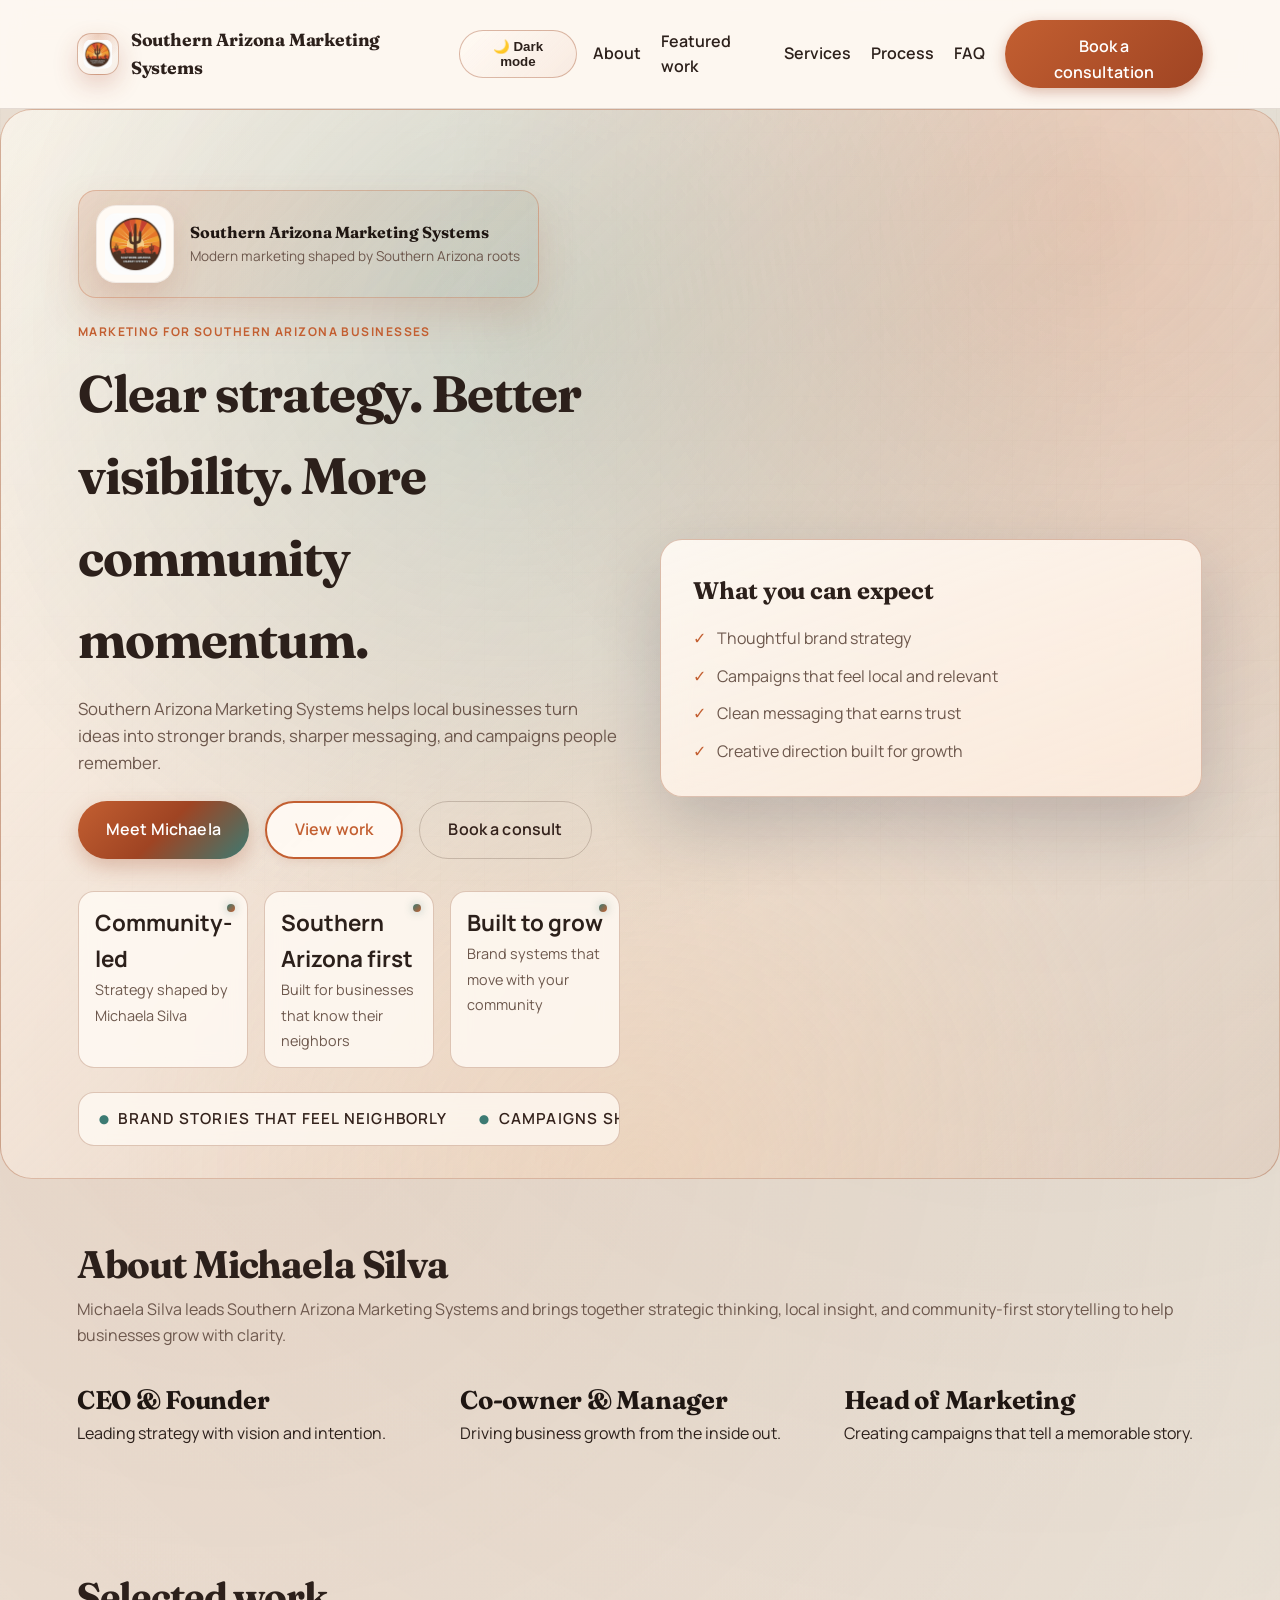
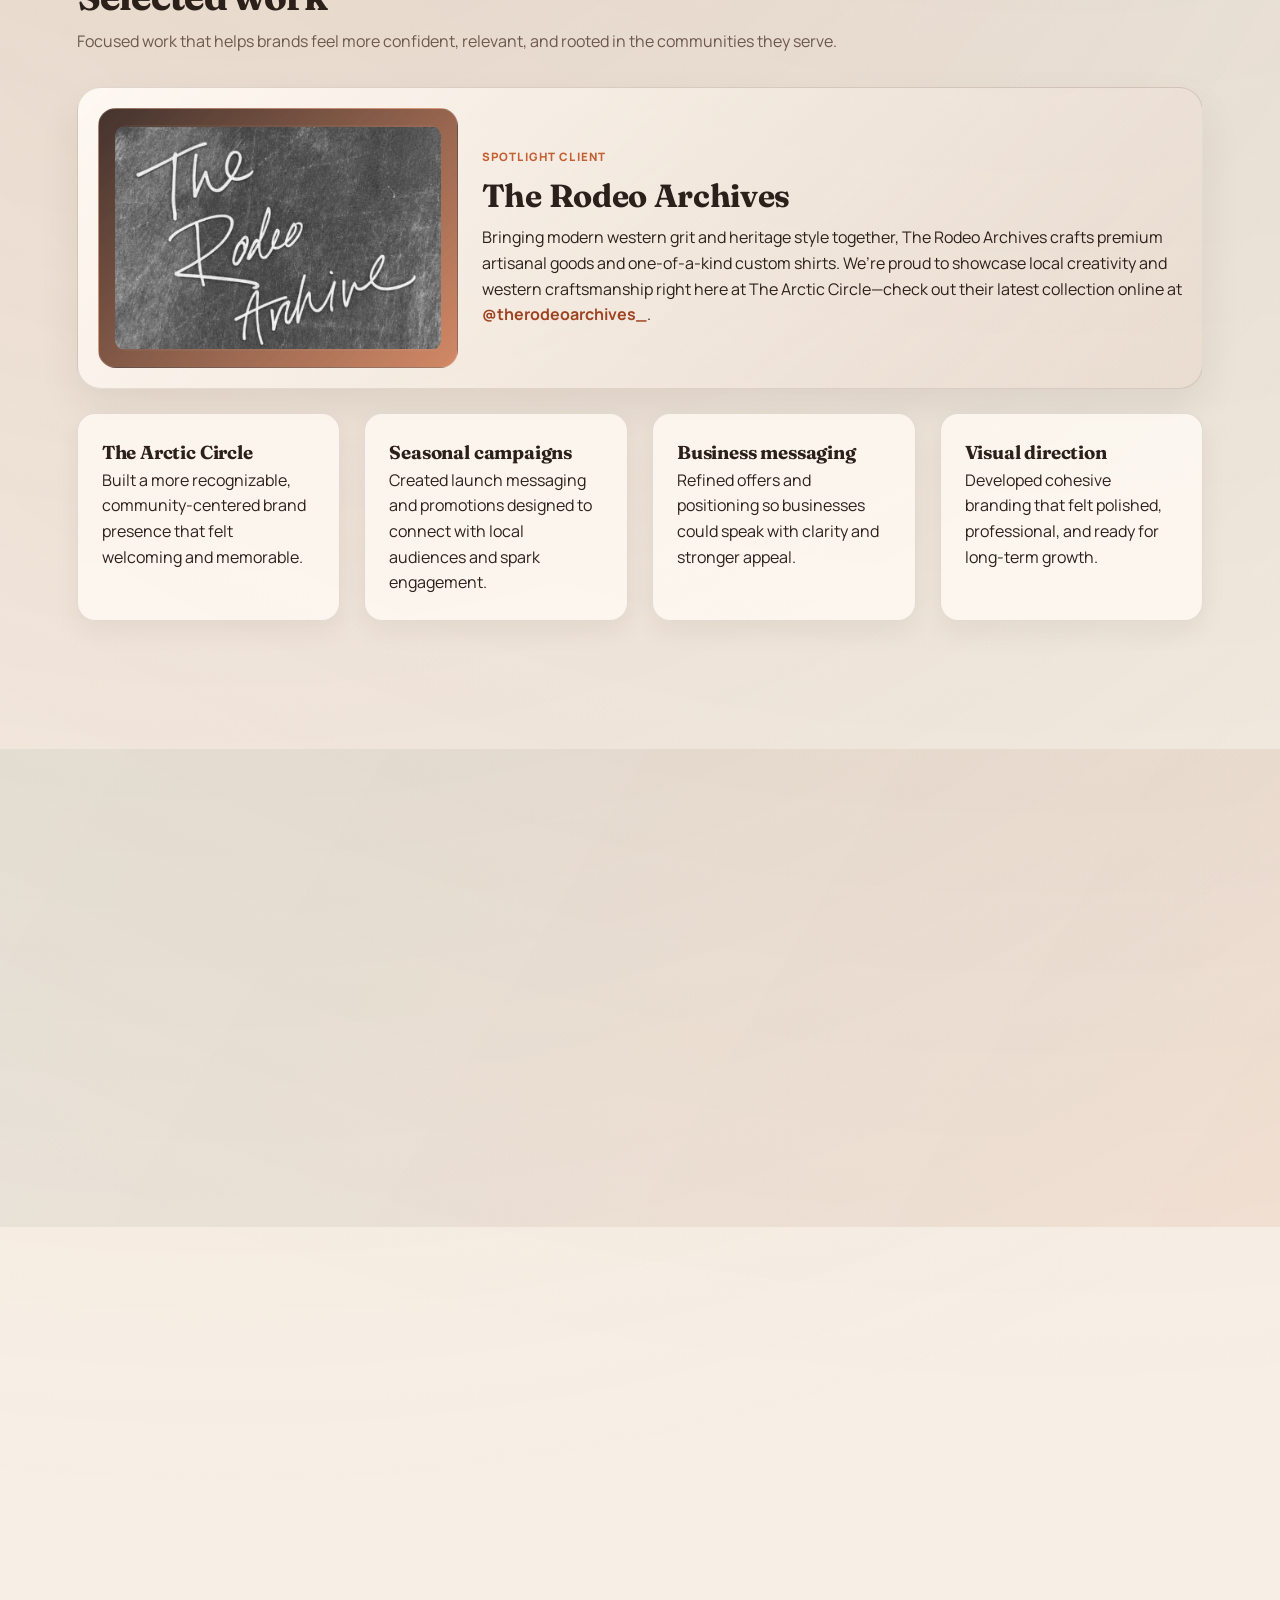
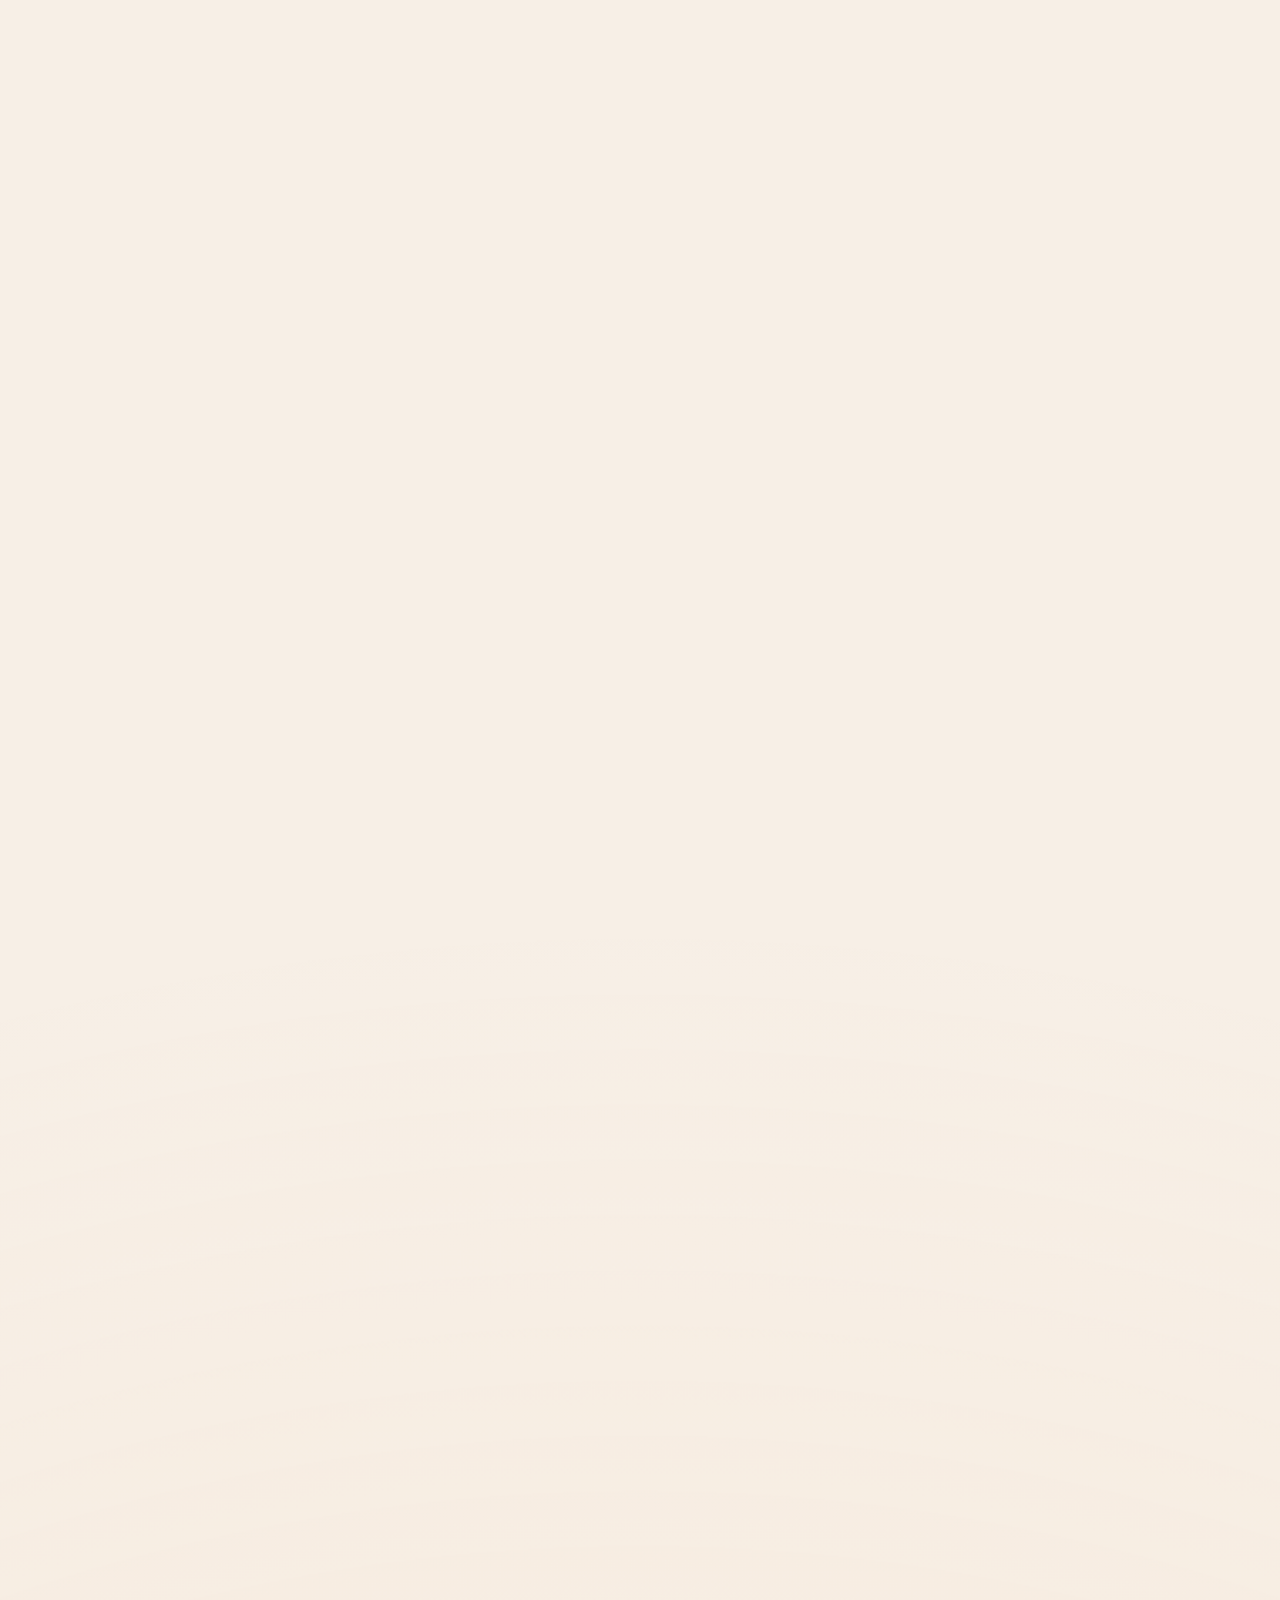
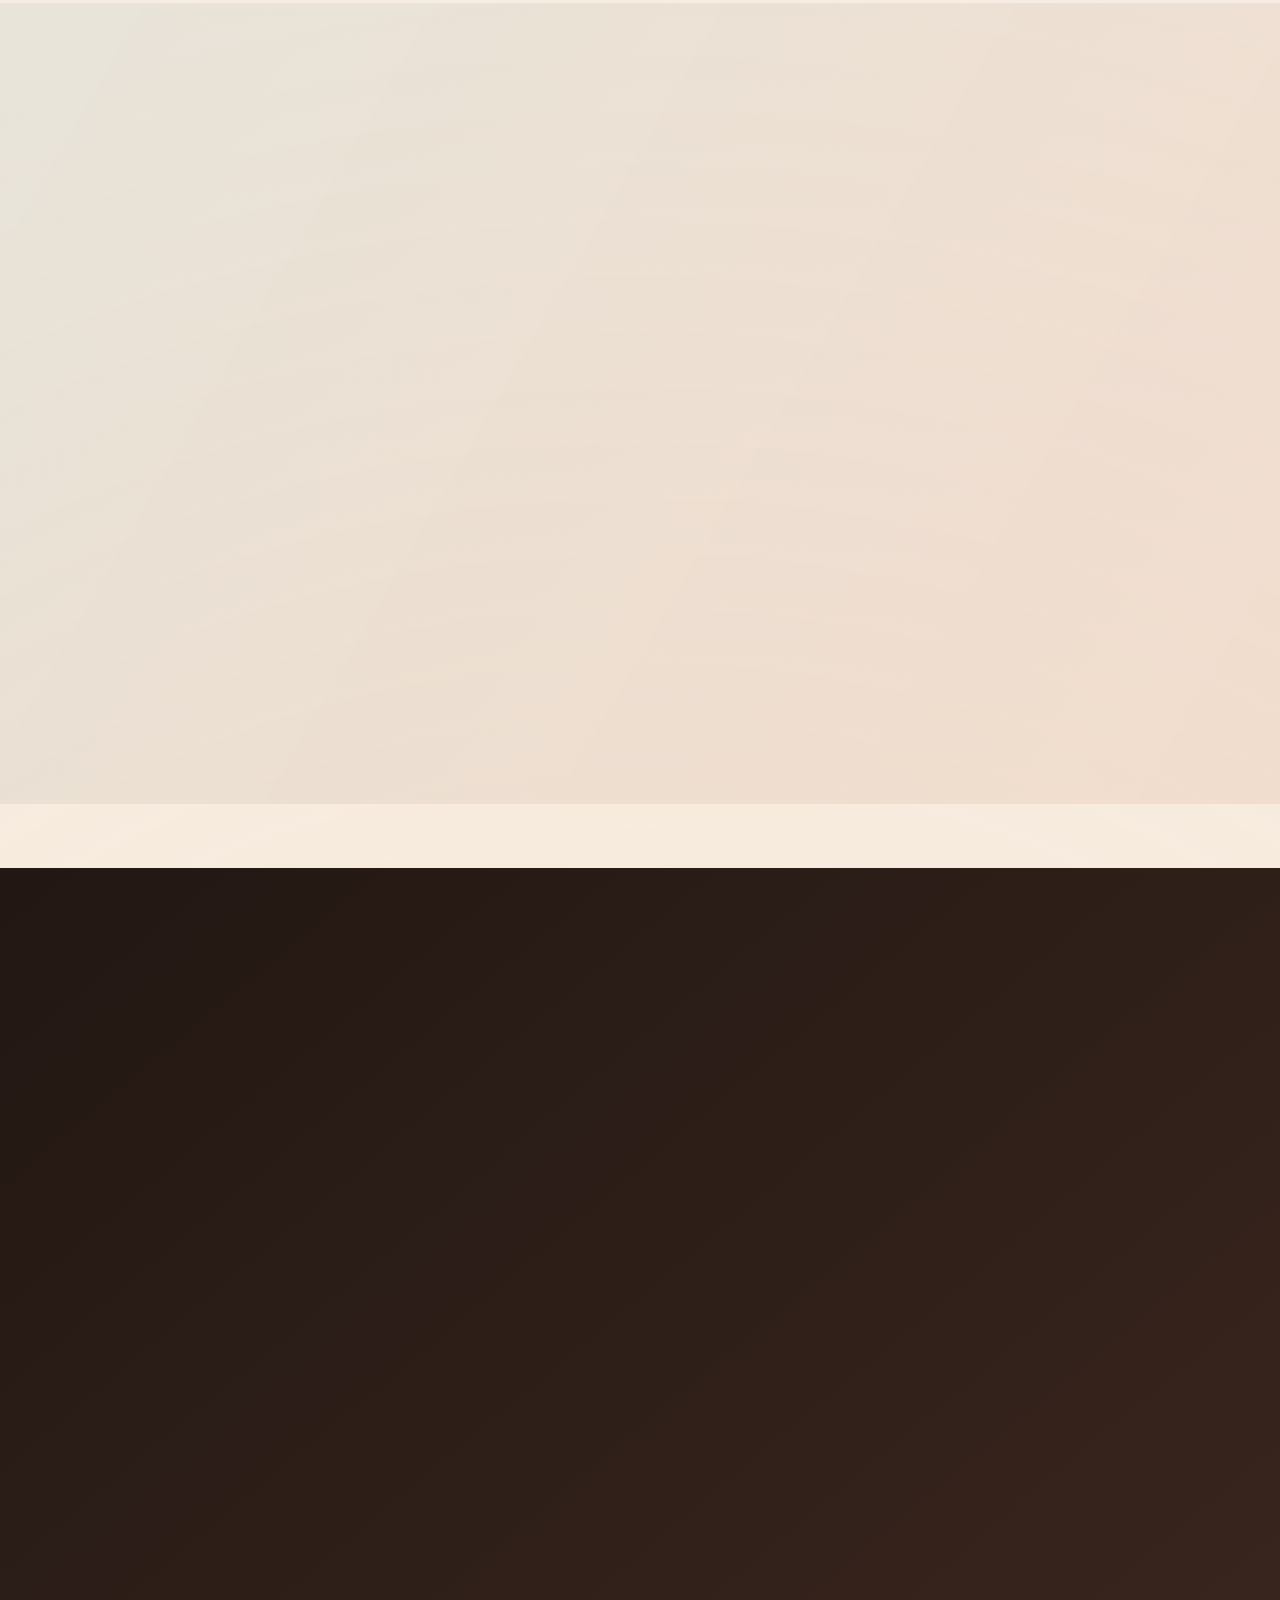
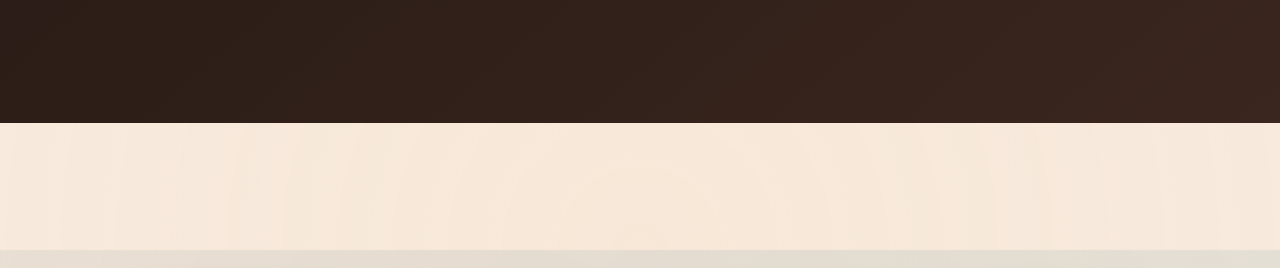
==== commit 09653c1f: "rodeo archive update" ====
--- a/index.html
+++ b/index.html
@@ -109,15 +109,15 @@
               <p class="hero__logo-subtitle">Modern marketing shaped by Southern Arizona roots</p>
             </div>
           </div>
-          <p class="eyebrow">Modern marketing with a neighborhood heartbeat</p>
-          <h1 id="hero-title">Brand strategy for Southern Arizona businesses and the communities they serve.</h1>
+          <p class="eyebrow">Marketing for Southern Arizona businesses</p>
+          <h1 id="hero-title">Clear strategy. Better visibility. More community momentum.</h1>
           <p class="lead">
-            Southern Arizona Marketing Systems helps local businesses turn ideas into visible momentum with thoughtful branding, campaign strategy, and messaging that feels polished, welcoming, and grounded in community.
+            Southern Arizona Marketing Systems helps local businesses turn ideas into stronger brands, sharper messaging, and campaigns people remember.
           </p>
           <div class="hero__actions">
             <a class="button button--primary" href="#about">Meet Michaela</a>
-            <a class="button button--secondary" href="#work">See community work</a>
-            <a class="button button--ghost" href="#contact">Book a consultation</a>
+            <a class="button button--secondary" href="#work">View work</a>
+            <a class="button button--ghost" href="#contact">Book a consult</a>
           </div>
           <ul class="hero__stats">
             <li>
@@ -146,12 +146,12 @@
           </div>
         </header>
         <aside class="hero__card">
-          <h2>What this brand brings to the table</h2>
+          <h2>What you can expect</h2>
           <ul>
-            <li>Brand strategy with a clear point of view</li>
-            <li>Campaign concepts that connect with real people</li>
-            <li>Messaging and visual direction that feel warm and elevated</li>
-            <li>Marketing leadership grounded in community trust and growth</li>
+            <li>Thoughtful brand strategy</li>
+            <li>Campaigns that feel local and relevant</li>
+            <li>Clean messaging that earns trust</li>
+            <li>Creative direction built for growth</li>
           </ul>
         </aside>
       </section>
@@ -161,7 +161,7 @@
         <header class="section__header">
           <h2 id="about-title">About Michaela Silva</h2>
           <p>
-            Michaela Silva is the CEO and Founder of Southern Arizona Marketing Systems. She holds an Associate of Arts from Cochise Community College and serves as Co-owner and Manager of The Arctic Circle, where she leads marketing with a strong eye for brand identity, customer connection, and the kind of community presence people remember.
+            Michaela Silva leads Southern Arizona Marketing Systems and brings together strategic thinking, local insight, and community-first storytelling to help businesses grow with clarity.
           </p>
         </header>
         <ul class="metrics">
@@ -183,25 +183,39 @@
       <!-- Featured Work -->
       <section class="section" id="work" aria-labelledby="work-title">
         <header class="section__header">
-          <h2 id="work-title">Featured campaigns & community branding work</h2>
-          <p>Michaela’s work blends strategy, storytelling, and local insight to help brands show up with confidence and a stronger sense of place.</p>
-        </header>
+          <h2 id="work-title">Selected work</h2>
+          <p>Focused work that helps brands feel more confident, relevant, and rooted in the communities they serve.</p>
+        </header>
+
+        <article class="spotlight" aria-labelledby="spotlight-title">
+          <div class="spotlight__media" aria-label="The Rodeo Archives logo">
+            <img src="images/IMG_0685.jpeg" alt="The Rodeo Archives logo" loading="lazy" decoding="async" />
+          </div>
+          <div class="spotlight__content">
+            <p class="spotlight__badge">Spotlight Client</p>
+            <h3 id="spotlight-title">The Rodeo Archives</h3>
+            <p>
+              Bringing modern western grit and heritage style together, The Rodeo Archives crafts premium artisanal goods and one-of-a-kind custom shirts. We’re proud to showcase local creativity and western craftsmanship right here at The Arctic Circle—check out their latest collection online at <a href="https://www.instagram.com/therodeoarchives_" target="_blank" rel="noreferrer">@therodeoarchives_</a>.
+            </p>
+          </div>
+        </article>
+
         <div class="grid grid--two">
           <article class="card">
-            <h3>The Arctic Circle Brand Story</h3>
-            <p>Helped shape a more distinctive, customer-centered brand presence rooted in community, consistency, and local loyalty.</p>
-          </article>
-          <article class="card">
-            <h3>Seasonal Campaigns</h3>
-            <p>Built promotional concepts and messaging that highlighted launches, events, and customer engagement with a neighbor-first tone.</p>
-          </article>
-          <article class="card">
-            <h3>Local Business Messaging</h3>
-            <p>Refined offers, positioning, and tone so businesses could speak with clarity, warmth, and stronger appeal.</p>
-          </article>
-          <article class="card">
-            <h3>Visual Brand Direction</h3>
-            <p>Created brand-forward creative direction that made services feel polished, memorable, and ready for lasting growth.</p>
+            <h3>The Arctic Circle</h3>
+            <p>Built a more recognizable, community-centered brand presence that felt welcoming and memorable.</p>
+          </article>
+          <article class="card">
+            <h3>Seasonal campaigns</h3>
+            <p>Created launch messaging and promotions designed to connect with local audiences and spark engagement.</p>
+          </article>
+          <article class="card">
+            <h3>Business messaging</h3>
+            <p>Refined offers and positioning so businesses could speak with clarity and stronger appeal.</p>
+          </article>
+          <article class="card">
+            <h3>Visual direction</h3>
+            <p>Developed cohesive branding that felt polished, professional, and ready for long-term growth.</p>
           </article>
         </div>
       </section>
@@ -209,8 +223,8 @@
       <!-- Solutions -->
       <section class="section section--alt" id="solutions" aria-labelledby="solutions-title">
         <header class="section__header">
-          <h2 id="solutions-title">What we build for local brands</h2>
-          <p>From first impression to long-term visibility, every engagement is shaped around your voice, your people, and the next step your community can feel.</p>
+          <h2 id="solutions-title">What we build</h2>
+          <p>Practical marketing support built around your voice, your audience, and the next step your business is ready to take.</p>
         </header>
         <div class="grid grid--two">
           <article class="callout">
@@ -236,8 +250,11 @@
       <section class="section" id="services" aria-labelledby="services-title">
         <header class="section__header">
           <h2 id="services-title">Services</h2>
-          <p>Flexible support for businesses that want a stronger brand and momentum that feels grounded in real relationships.</p>
-        </header>
+          <p>Simple, flexible support for businesses that want stronger branding and steady momentum.</p>
+        </header>
+        <div class="promo-strip" role="note" aria-label="Special promotion">
+          <p><strong>NOW OFFERING AD SPACE AT THE ARCTIC CIRCLE!</strong> $24.99 a month for bi-weekly banner design and ad space.</p>
+        </div>
         <div class="grid">
           <article class="card">
             <h3>Brand Strategy</h3>
@@ -271,6 +288,21 @@
                 <li>Website copy refresh</li>
                 <li>Social media positioning</li>
                 <li>1 strategy session</li>
+              </ul>
+            </article>
+            <article class="plan plan--featured">
+              <header class="plan__header">
+                <p class="plan__badge">Cochise County</p>
+                <h4>Arctic Circle Ad Space</h4>
+                <p class="plan__price">
+                  <span>$24.99 / month</span>
+                  <span>Bi-weekly banner design and ad placement</span>
+                </p>
+              </header>
+              <ul class="plan__list">
+                <li>Custom banner design every two weeks</li>
+                <li>Ad space at The Arctic Circle</li>
+                <li>Built for local businesses looking to grow visibility</li>
               </ul>
             </article>
             <article class="plan plan--featured">
--- a/styles.css
+++ b/styles.css
@@ -248,6 +248,8 @@
   display: flex;
   flex-direction: column;
   gap: 4rem;
+  width: min(100%, 1280px);
+  margin: 0 auto;
 }
 
 .hero {
@@ -642,6 +644,12 @@
   margin-bottom: 2rem;
 }
 
+.section__header h2 {
+  font-size: clamp(2rem, 3vw, 2.7rem);
+  line-height: 1.1;
+  letter-spacing: -0.03em;
+}
+
 .section__header--compact {
   margin-bottom: 1.5rem;
 }
@@ -673,16 +681,74 @@
 
 .card,
 .callout {
-  background: var(--surface);
+  background: rgba(255, 250, 244, 0.8);
   padding: 1.5rem;
   border-radius: 18px;
   border: 1px solid var(--border);
-  box-shadow: 0 16px 40px rgba(56, 35, 24, 0.1);
+  box-shadow: 0 10px 26px rgba(56, 35, 24, 0.06);
+}
+
+.spotlight {
+  display: grid;
+  grid-template-columns: minmax(220px, 360px) minmax(0, 1fr);
+  gap: 1.5rem;
+  background: linear-gradient(135deg, rgba(255, 250, 244, 0.94), rgba(195, 95, 49, 0.04));
+  border: 1px solid var(--border);
+  border-radius: 24px;
+  padding: 1.25rem;
+  box-shadow: 0 18px 40px rgba(56, 35, 24, 0.08);
+  margin-bottom: 1.5rem;
+}
+
+.spotlight__media {
+  min-height: 260px;
+  border-radius: 18px;
+  background: linear-gradient(135deg, rgba(52, 34, 28, 0.92), rgba(195, 95, 49, 0.7));
+  border: 1px solid rgba(255, 255, 255, 0.14);
+  display: grid;
+  place-items: center;
+  padding: 1rem;
+  overflow: hidden;
+}
+
+.spotlight__media img {
+  width: 100%;
+  height: 100%;
+  object-fit: contain;
+  border-radius: 12px;
+  display: block;
+  background: rgba(255, 255, 255, 0.04);
+}
+
+.spotlight__content {
+  display: grid;
+  align-content: center;
+  gap: 0.75rem;
+}
+
+.spotlight__badge {
+  display: inline-flex;
+  align-self: start;
+  font-size: 0.72rem;
+  font-weight: 800;
+  letter-spacing: 0.1em;
+  text-transform: uppercase;
+  color: var(--accent);
+}
+
+.spotlight__content h3 {
+  font-size: clamp(1.8rem, 2.5vw, 2.5rem);
+  line-height: 1.1;
+}
+
+.spotlight__content a {
+  color: var(--accent-dark);
+  font-weight: 700;
 }
 
 .callout {
   border-left: 4px solid var(--accent);
-  background: linear-gradient(135deg, var(--surface), rgba(195, 95, 49, 0.08));
+  background: linear-gradient(135deg, rgba(255, 250, 244, 0.9), rgba(195, 95, 49, 0.04));
 }
 
 .card,
@@ -691,7 +757,7 @@
 .timeline__item,
 .faq details,
 .hero__card {
-  transition: transform 0.3s ease, box-shadow 0.3s ease, border-color 0.3s ease;
+  transition: transform 0.2s ease, box-shadow 0.2s ease, border-color 0.2s ease;
 }
 
 @media (hover: hover) and (pointer: fine) {
@@ -701,8 +767,8 @@
   .timeline__item:hover,
   .faq details:hover,
   .hero__card:hover {
-    transform: translateY(-6px);
-    box-shadow: 0 30px 70px rgba(56, 35, 24, 0.16);
+    transform: translateY(-3px);
+    box-shadow: 0 20px 44px rgba(56, 35, 24, 0.12);
     border-color: color-mix(in srgb, var(--accent) 28%, var(--border));
   }
 }
@@ -719,6 +785,23 @@
   list-style: none;
   padding: 0;
   margin: 0;
+}
+
+.promo-strip {
+  margin: 1.5rem 0 0;
+  padding: 1rem 1.25rem;
+  border-radius: 18px;
+  background: linear-gradient(135deg, rgba(195, 95, 49, 0.12), rgba(60, 122, 114, 0.12));
+  border: 1px solid color-mix(in srgb, var(--accent) 24%, var(--border));
+  box-shadow: 0 10px 24px rgba(56, 35, 24, 0.06);
+}
+
+.promo-strip p {
+  margin: 0;
+  color: var(--primary-dark);
+  text-align: center;
+  font-weight: 700;
+  letter-spacing: 0.01em;
 }
 
 .plans {
@@ -1126,10 +1209,27 @@
 @media (max-width: 900px) {
   .nav {
     flex-wrap: wrap;
+    align-items: center;
+    row-gap: 0.75rem;
+  }
+
+  .brand {
+    flex: 1 1 auto;
+    min-width: 0;
+    max-width: calc(100% - 120px);
+  }
+
+  .brand span {
+    font-size: clamp(0.9rem, 2vw, 1rem);
   }
 
   .nav-toggle {
     display: block;
+    margin-left: auto;
+  }
+
+  .theme-toggle {
+    order: 2;
   }
 
   .nav-menu {
@@ -1137,68 +1237,111 @@
     width: 100%;
     flex-direction: column;
     align-items: flex-start;
-    gap: 1rem;
+    gap: 0.75rem;
     padding: 1rem 0 0;
   }
 
   .nav-menu.is-open {
     display: flex;
   }
-  
-  /* Mobile-first: Better spacing for touch targets */
+
   .nav-menu li {
     width: 100%;
   }
-  
+
   .nav-menu a {
-    display: block;
-    width: 100%;
-    padding: 0.75rem;
-    min-height: 48px;
     display: flex;
     align-items: center;
-  }
-  
-  .hero__actions {
-    flex-direction: column;
     width: 100%;
-  }
-  
-  .hero__actions .button {
-    width: 100%;
-    justify-content: center;
-  }
-  
+    padding: 0.8rem 0.9rem;
+    min-height: 48px;
+  }
+
+  .hero {
+    grid-template-columns: 1fr;
+    padding-top: 3.5rem;
+  }
+
+  .hero__content,
+  .hero__card {
+    padding-left: 0;
+    padding-right: 0;
+  }
+
+  .hero__actions,
   .cta-banner__actions {
     flex-direction: column;
     width: 100%;
   }
-  
+
+  .hero__actions .button,
   .cta-banner__actions .button {
     width: 100%;
+    justify-content: center;
+  }
+
+  .site-footer {
+    padding-left: 5vw;
+    padding-right: 5vw;
+  }
+}
+
+@media (max-width: 700px) {
+  .hero__logo {
+    display: flex;
+    align-items: center;
+    flex-wrap: wrap;
+    gap: 0.75rem;
+  }
+
+  .hero__logo img {
+    width: 62px;
+    height: 62px;
+  }
+
+  .hero__stats {
+    grid-template-columns: 1fr;
+  }
+
+  .section {
+    padding-left: 5vw;
+    padding-right: 5vw;
+  }
+
+  .grid,
+  .grid--two,
+  .timeline,
+  .plans__grid,
+  .metrics {
+    grid-template-columns: 1fr;
   }
 }
 
 @media (max-width: 600px) {
   :root {
-    /* Ensure minimum font size for readability on mobile */
     font-size: 16px;
   }
-  
+
   body {
     font-size: 1rem;
     line-height: 1.65;
-  }
-  
-  .hero {
-    padding-top: 3.5rem;
-  }
-  
+    -webkit-text-size-adjust: 100%;
+  }
+
+  .nav {
+    padding-left: 5vw;
+    padding-right: 5vw;
+  }
+
+  .site-header {
+    position: sticky;
+  }
+
   .hero__content h1 {
     font-size: clamp(1.75rem, 7vw, 2.5rem);
     line-height: 1.2;
   }
-  
+
   .lead {
     font-size: 1rem;
   }
@@ -1210,7 +1353,7 @@
     min-height: 48px;
     justify-content: center;
   }
-  
+
   .button--large {
     min-height: 54px;
     font-size: 1.125rem;
@@ -1220,55 +1363,57 @@
     flex-direction: column;
     align-items: flex-start;
   }
-  
-  /* Better form usability on mobile */
+
   .contact__form {
     padding: 1.5rem;
   }
-  
+
   .contact__form input,
   .contact__form textarea {
-    font-size: 16px; /* Prevents zoom on iOS */
+    font-size: 16px;
     padding: 1rem;
   }
-  
-  /* CTA banner mobile optimization */
+
   .cta-banner {
     padding: 2rem 1.5rem;
     border-radius: 16px;
   }
-  
+
   .cta-banner h3 {
     font-size: 1.5rem;
   }
-  
+
   .cta-banner p {
     font-size: 1rem;
   }
-  
-  /* Improve card and section spacing on mobile */
-  .section {
-    padding: 0 5vw 3rem;
-  }
-  
+
   .card,
   .callout,
-  .plan {
+  .plan,
+  .process li,
+  .timeline__item {
     padding: 1.25rem;
   }
 }
 
-/* Extra small devices (phones in portrait) */
 @media (max-width: 375px) {
+  .nav {
+    gap: 0.5rem;
+  }
+
+  .brand {
+    max-width: calc(100% - 92px);
+  }
+
   .hero__content h1 {
     font-size: 1.5rem;
   }
-  
+
   .button {
     font-size: 0.9375rem;
     padding: 0.875rem 1.25rem;
   }
-  
+
   .cta-banner {
     padding: 1.75rem 1.25rem;
   }
